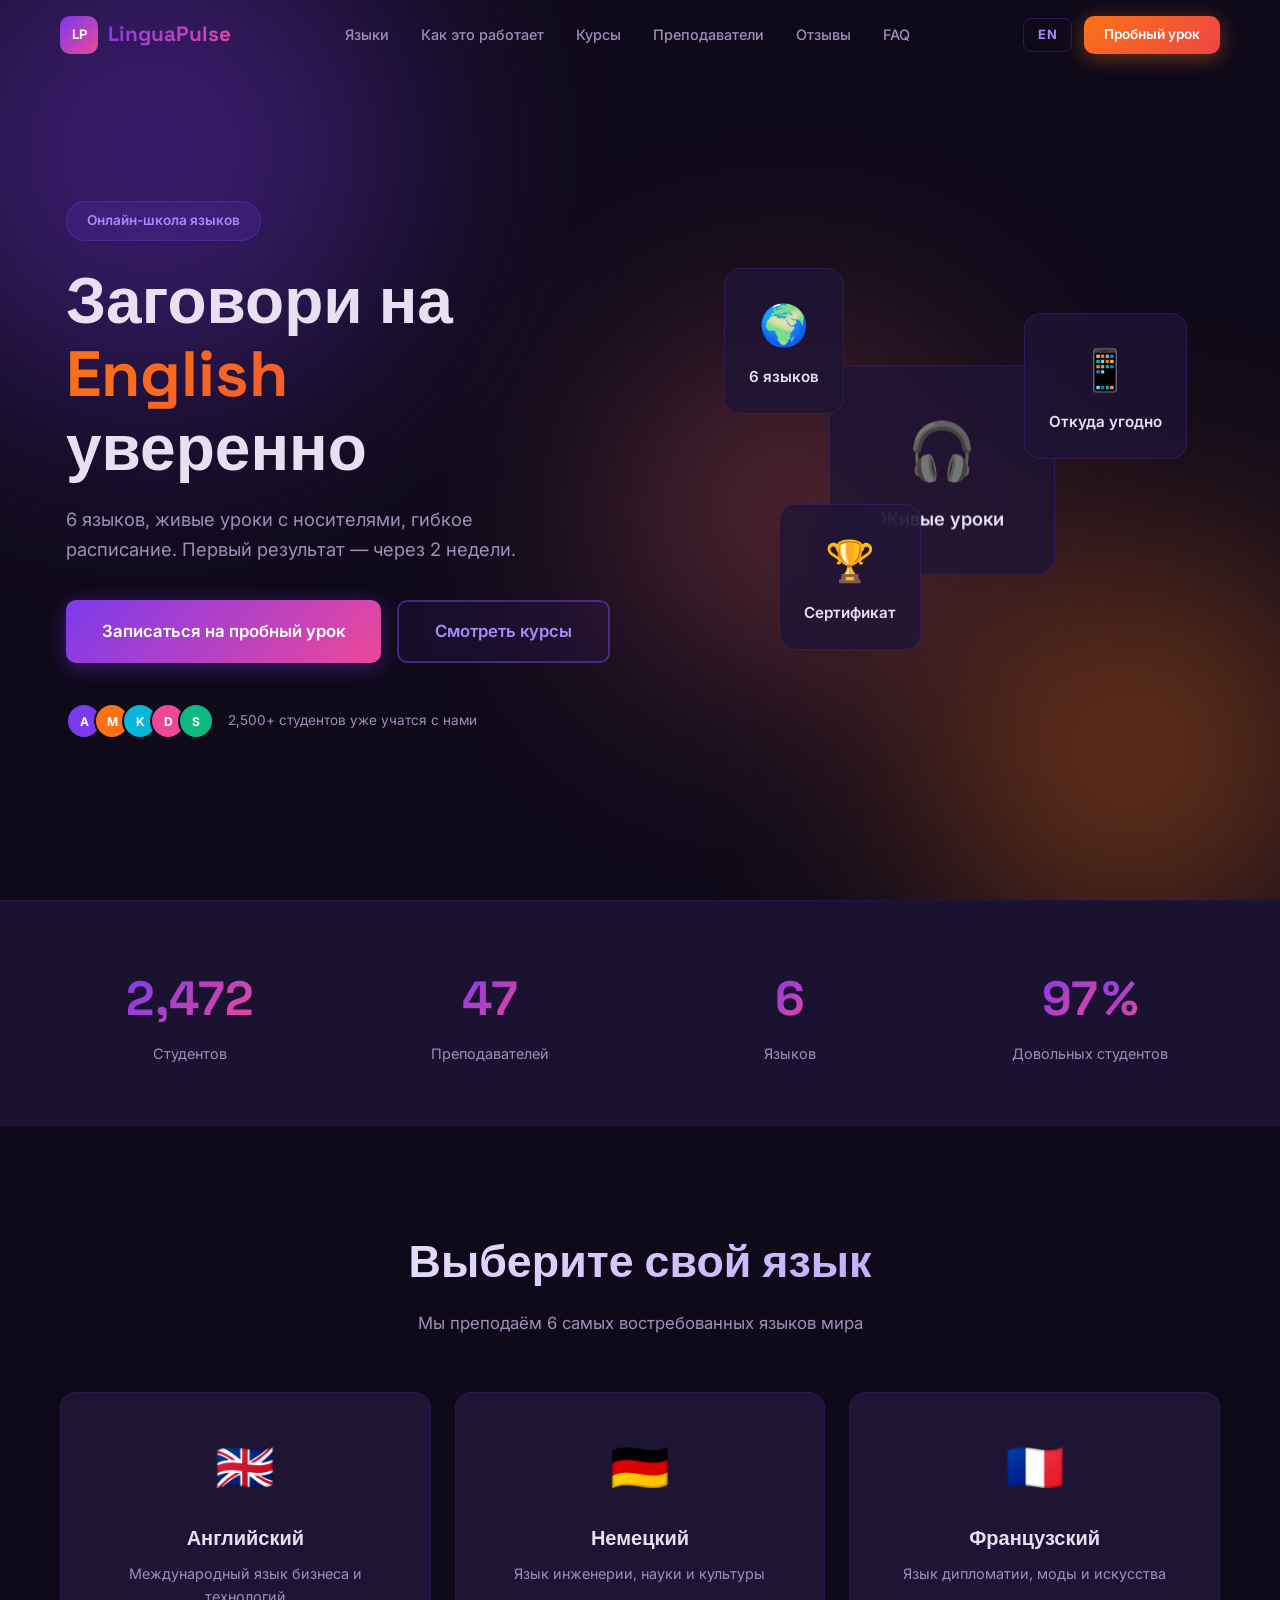
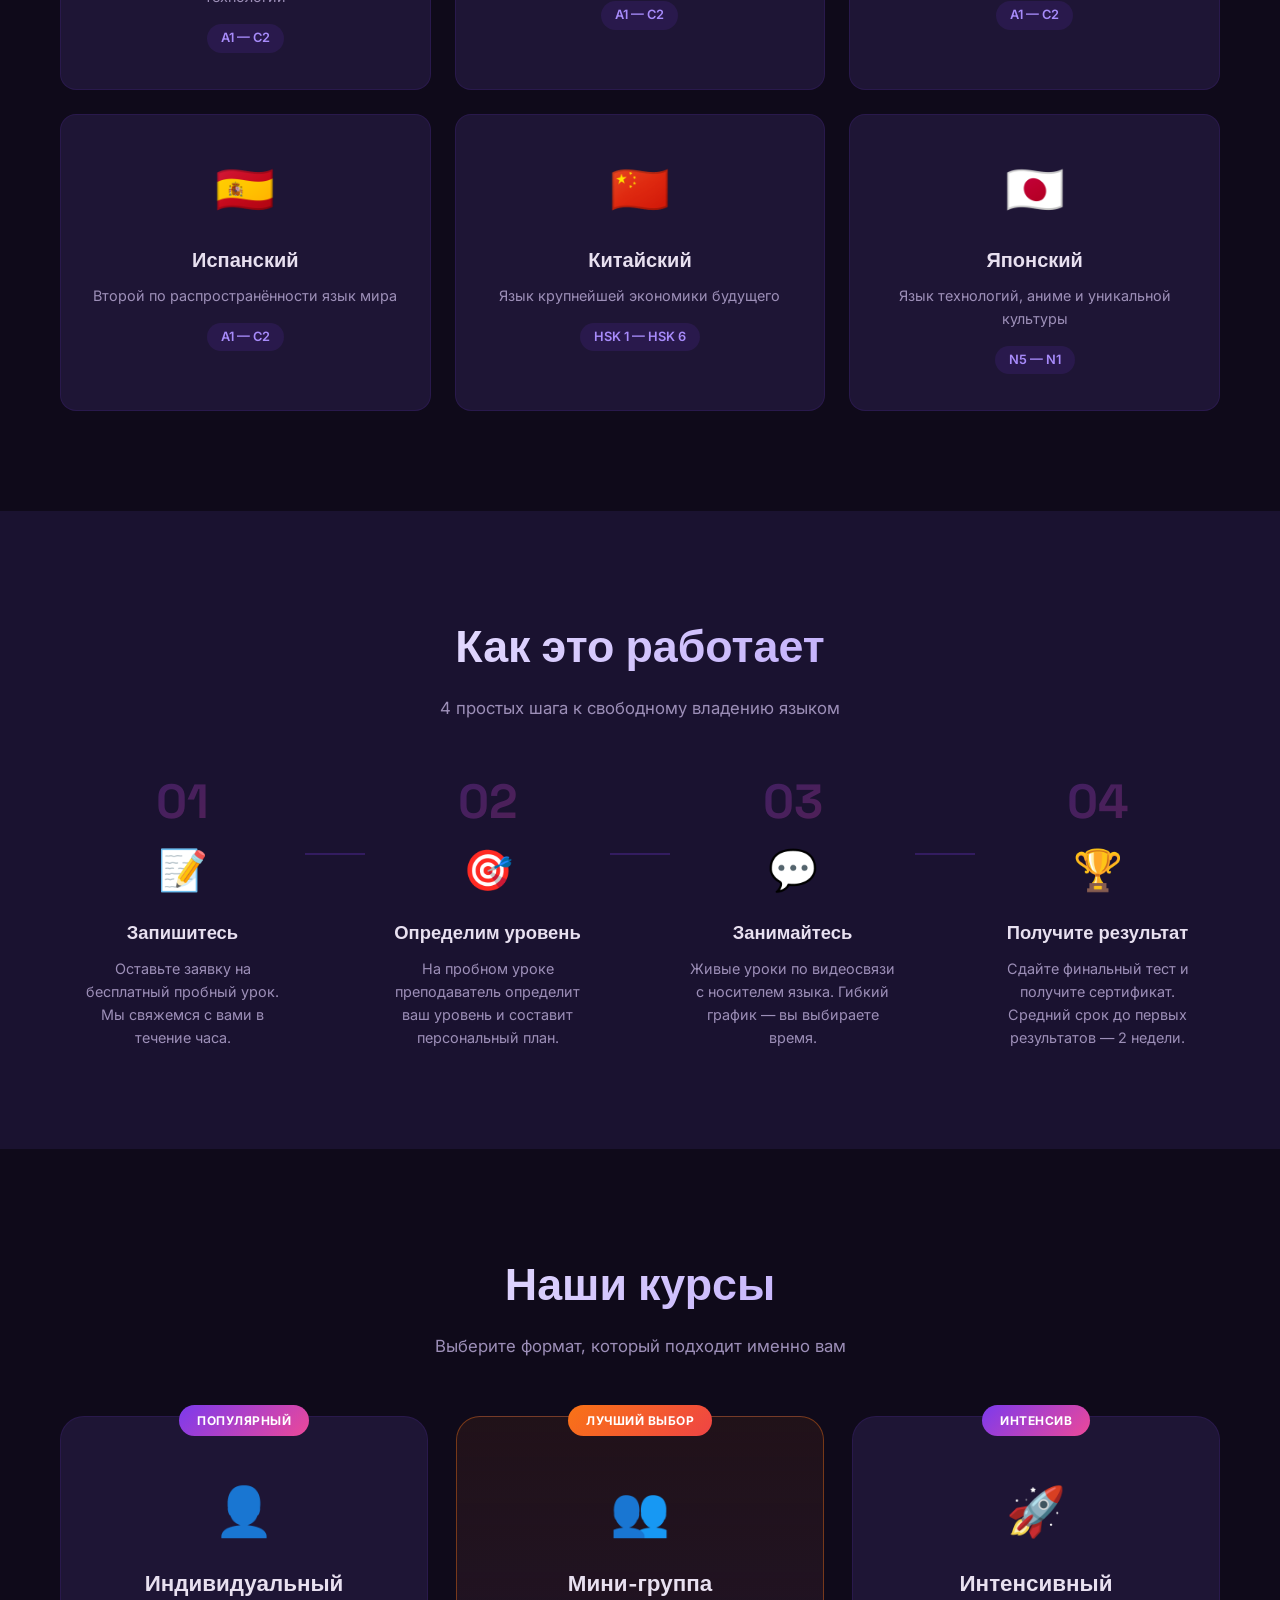
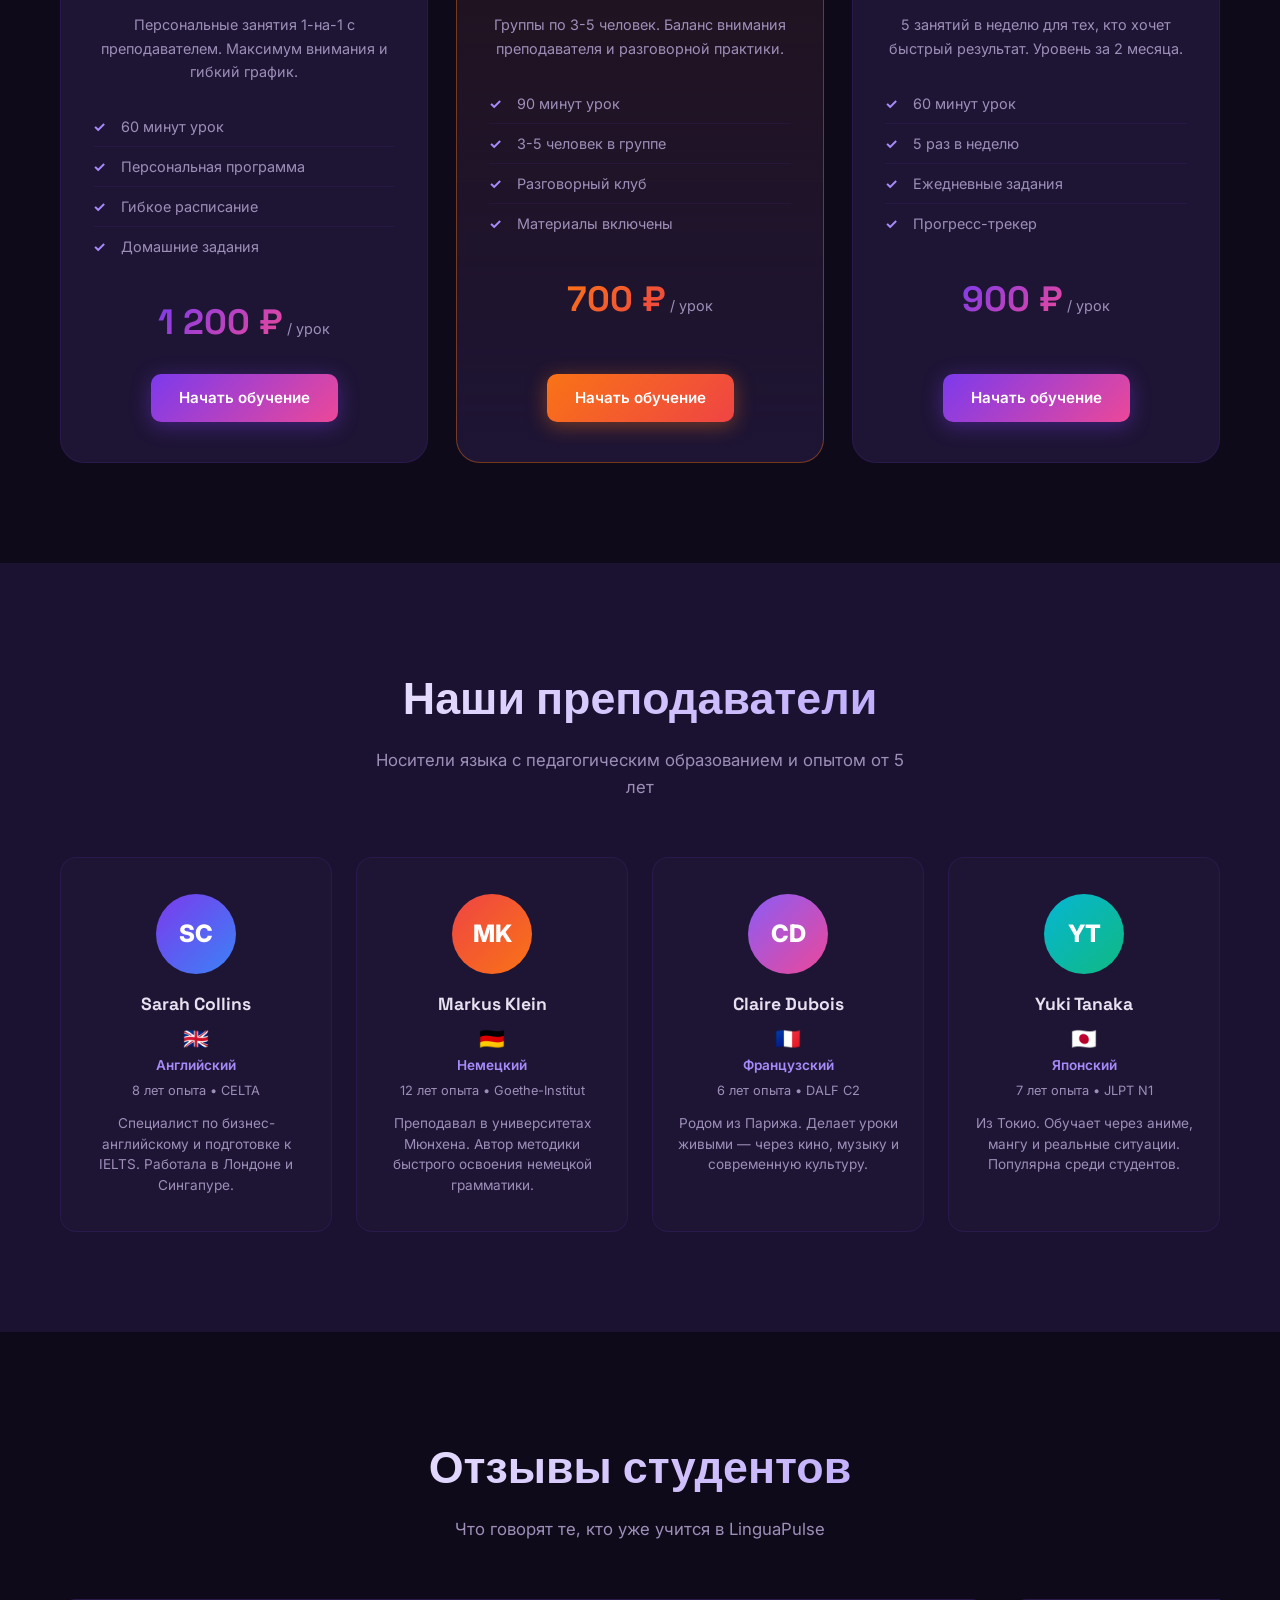
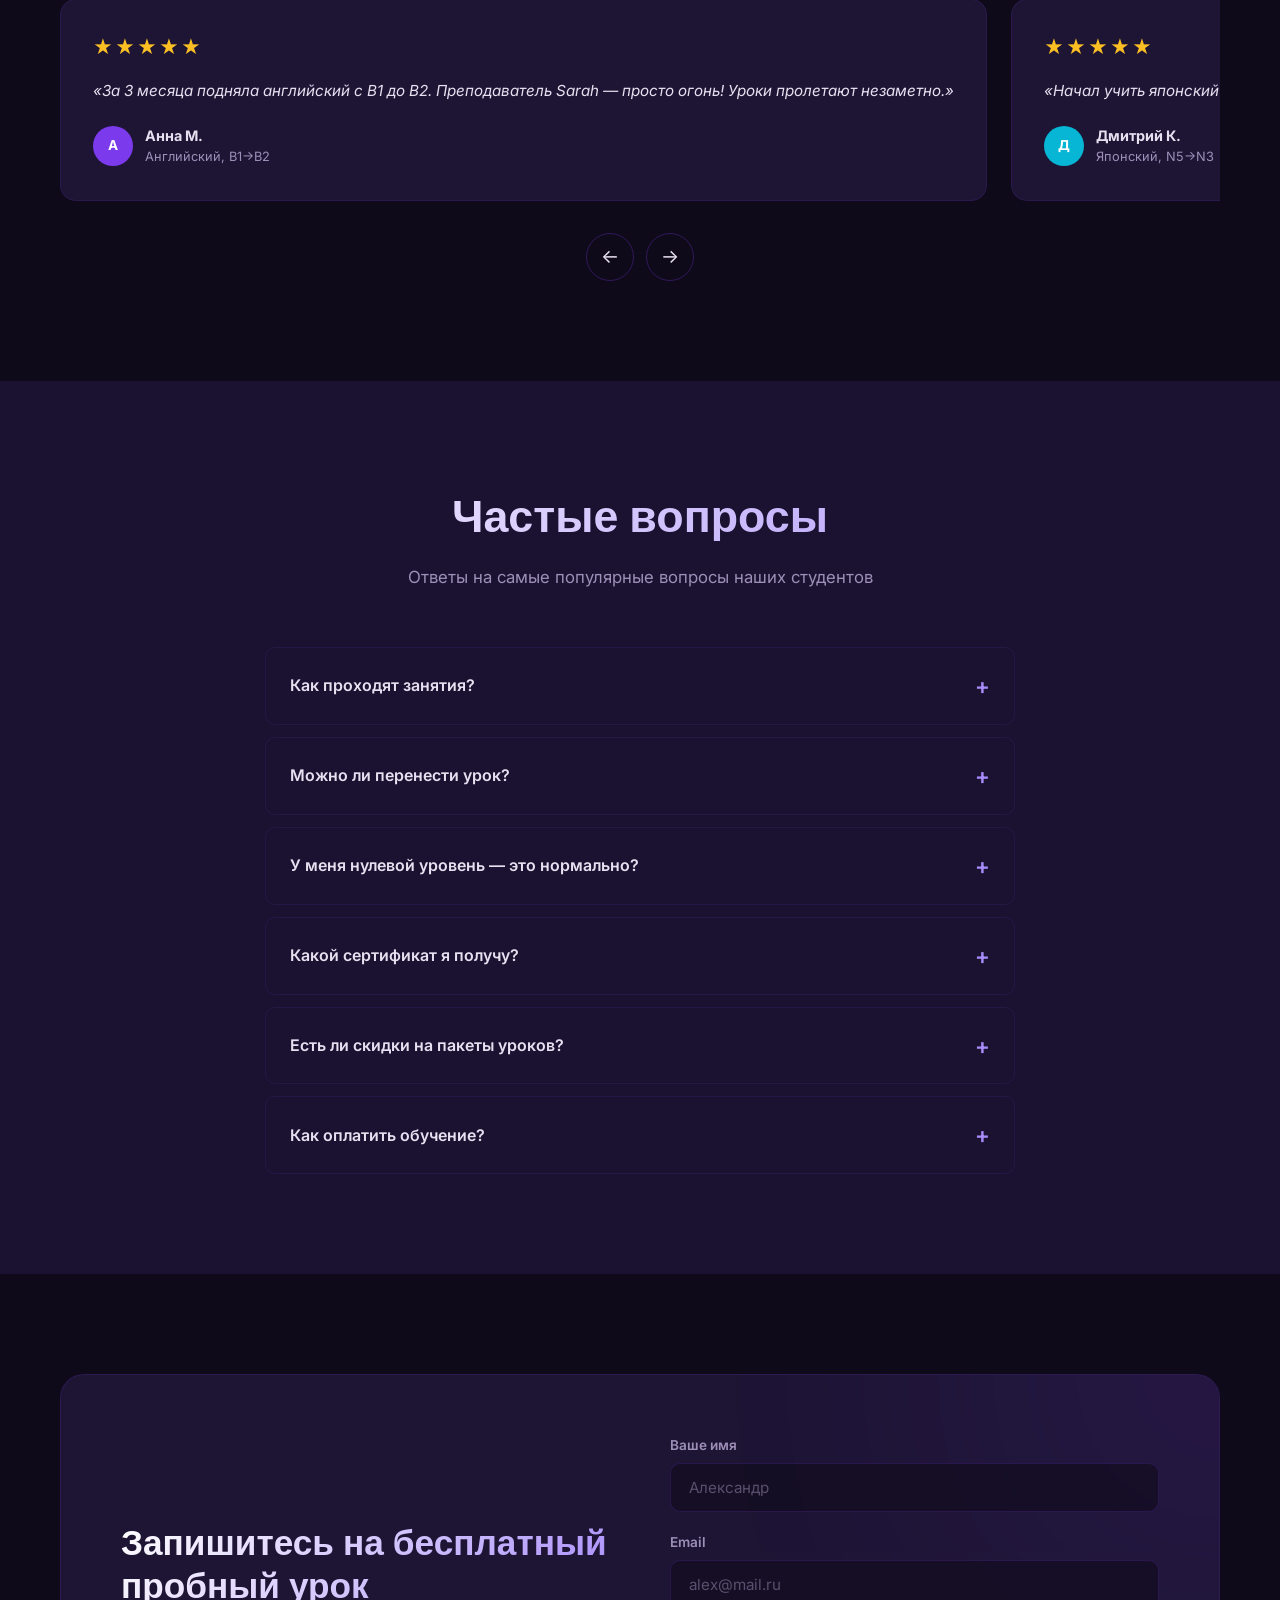
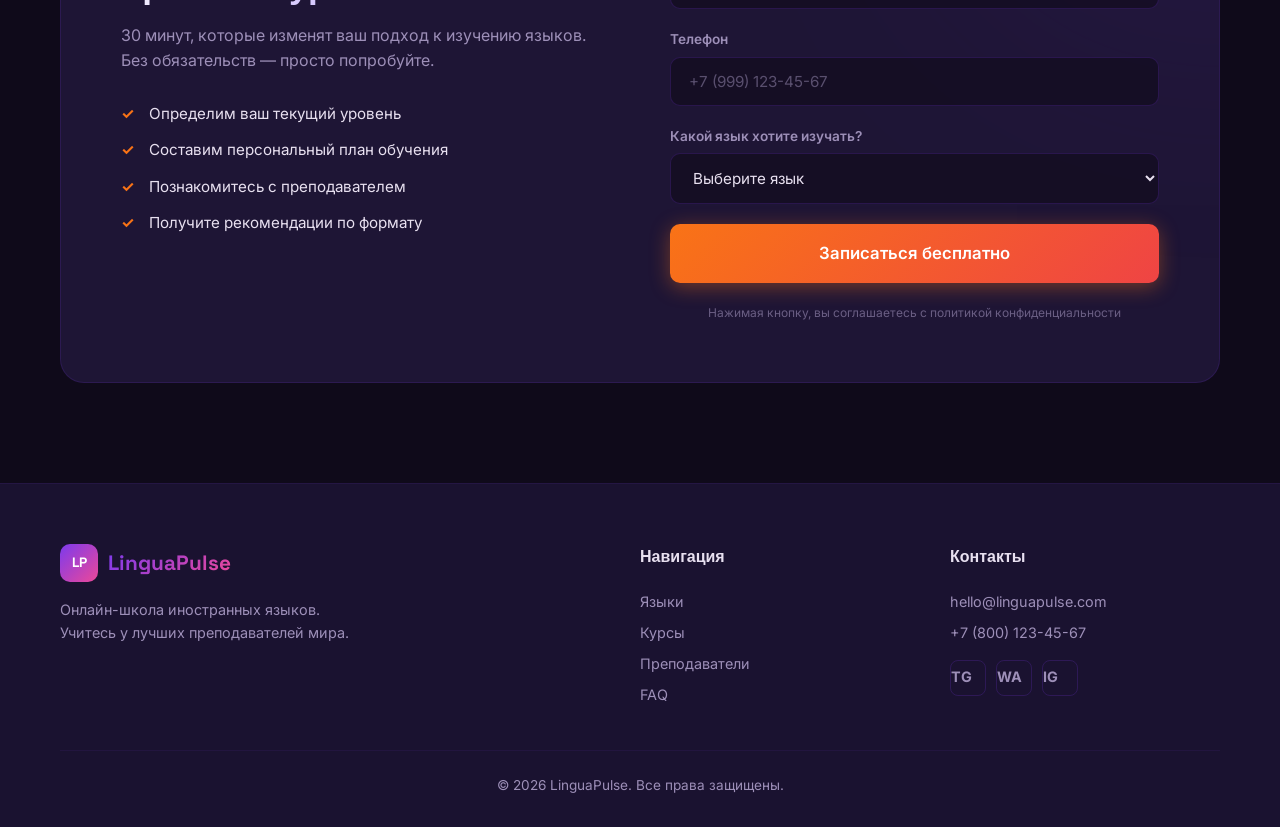
==== index.html @ bd9865c2 "Initial deploy" ====
<!DOCTYPE html>
<html lang="ru">
<head>
    <meta charset="UTF-8">
    <meta name="viewport" content="width=device-width, initial-scale=1.0">
    <meta name="description" content="LinguaPulse — онлайн-школа иностранных языков. Английский, немецкий, французский, испанский, китайский, японский. Занятия с носителями языка.">
    <meta name="keywords" content="онлайн школа, иностранные языки, английский онлайн, немецкий онлайн, репетитор, языковые курсы">
    <meta property="og:title" content="LinguaPulse — Online Language School">
    <meta property="og:description" content="Learn languages with native speakers. 6 languages, flexible schedule, proven methodology.">
    <meta property="og:type" content="website">
    <title>LinguaPulse — Online Language School</title>
    <link rel="preconnect" href="https://fonts.googleapis.com">
    <link rel="preconnect" href="https://fonts.gstatic.com" crossorigin>
    <link href="https://fonts.googleapis.com/css2?family=Inter:wght@400;500;600;700;800;900&family=Space+Grotesk:wght@500;600;700&display=swap" rel="stylesheet">
    <link rel="stylesheet" href="style.css">
    <color-scheme content="only light">
</head>
<body>
    <!-- HEADER -->
    <header class="header" id="header">
        <div class="container header__inner">
            <a href="#" class="logo">
                <span class="logo__icon">LP</span>
                <span class="logo__text">LinguaPulse</span>
            </a>
            <nav class="nav" id="nav">
                <a href="#languages" class="nav__link" data-i18n="nav_languages">Языки</a>
                <a href="#how" class="nav__link" data-i18n="nav_how">Как это работает</a>
                <a href="#courses" class="nav__link" data-i18n="nav_courses">Курсы</a>
                <a href="#teachers" class="nav__link" data-i18n="nav_teachers">Преподаватели</a>
                <a href="#reviews" class="nav__link" data-i18n="nav_reviews">Отзывы</a>
                <a href="#faq" class="nav__link" data-i18n="nav_faq">FAQ</a>
            </nav>
            <div class="header__right">
                <button class="lang-toggle" id="langToggle" aria-label="Switch language">EN</button>
                <a href="#trial" class="btn btn--small btn--accent" data-i18n="nav_trial">Пробный урок</a>
                <button class="burger" id="burger" aria-label="Menu">
                    <span></span><span></span><span></span>
                </button>
            </div>
        </div>
    </header>

    <!-- HERO -->
    <section class="hero" id="hero">
        <div class="hero__bg">
            <div class="hero__orb hero__orb--1"></div>
            <div class="hero__orb hero__orb--2"></div>
            <div class="hero__orb hero__orb--3"></div>
        </div>
        <div class="container hero__inner">
            <div class="hero__content">
                <div class="hero__badge" data-i18n="hero_badge">Онлайн-школа языков</div>
                <h1 class="hero__title">
                    <span data-i18n="hero_title1">Заговори на</span>
                    <span class="hero__title-gradient" id="heroLang">English</span>
                    <span data-i18n="hero_title2">уверенно</span>
                </h1>
                <p class="hero__subtitle" data-i18n="hero_subtitle">6 языков, живые уроки с носителями, гибкое расписание. Первый результат — через 2 недели.</p>
                <div class="hero__actions">
                    <a href="#trial" class="btn btn--primary btn--large" data-i18n="hero_cta">Записаться на пробный урок</a>
                    <a href="#courses" class="btn btn--outline btn--large" data-i18n="hero_cta2">Смотреть курсы</a>
                </div>
                <div class="hero__trust">
                    <div class="hero__avatars">
                        <div class="hero__avatar" style="background: #7c3aed;">A</div>
                        <div class="hero__avatar" style="background: #f97316;">M</div>
                        <div class="hero__avatar" style="background: #06b6d4;">K</div>
                        <div class="hero__avatar" style="background: #ec4899;">D</div>
                        <div class="hero__avatar" style="background: #10b981;">S</div>
                    </div>
                    <span class="hero__trust-text" data-i18n="hero_trust">2,500+ студентов уже учатся с нами</span>
                </div>
            </div>
            <div class="hero__visual">
                <div class="hero__card hero__card--main">
                    <div class="hero__card-emoji">🎧</div>
                    <div class="hero__card-label" data-i18n="hero_card1">Живые уроки</div>
                </div>
                <div class="hero__card hero__card--float1">
                    <div class="hero__card-emoji">🌍</div>
                    <div class="hero__card-label" data-i18n="hero_card2">6 языков</div>
                </div>
                <div class="hero__card hero__card--float2">
                    <div class="hero__card-emoji">📱</div>
                    <div class="hero__card-label" data-i18n="hero_card3">Откуда угодно</div>
                </div>
                <div class="hero__card hero__card--float3">
                    <div class="hero__card-emoji">🏆</div>
                    <div class="hero__card-label" data-i18n="hero_card4">Сертификат</div>
                </div>
            </div>
        </div>
    </section>

    <!-- STATS -->
    <section class="stats">
        <div class="container stats__inner">
            <div class="stat" data-target="2500">
                <span class="stat__number">0</span>
                <span class="stat__label" data-i18n="stat1">Студентов</span>
            </div>
            <div class="stat" data-target="48">
                <span class="stat__number">0</span>
                <span class="stat__label" data-i18n="stat2">Преподавателей</span>
            </div>
            <div class="stat" data-target="6">
                <span class="stat__number">0</span>
                <span class="stat__label" data-i18n="stat3">Языков</span>
            </div>
            <div class="stat" data-target="98">
                <span class="stat__number">0</span>
                <span class="stat__suffix">%</span>
                <span class="stat__label" data-i18n="stat4">Довольных студентов</span>
            </div>
        </div>
    </section>

    <!-- LANGUAGES -->
    <section class="languages" id="languages">
        <div class="container">
            <h2 class="section-title" data-i18n="lang_title">Выберите свой язык</h2>
            <p class="section-subtitle" data-i18n="lang_subtitle">Мы преподаём 6 самых востребованных языков мира</p>
            <div class="languages__grid">
                <div class="lang-card" data-color="#3b82f6">
                    <div class="lang-card__flag">🇬🇧</div>
                    <h3 class="lang-card__name" data-i18n="lang_en">Английский</h3>
                    <p class="lang-card__desc" data-i18n="lang_en_desc">Международный язык бизнеса и технологий</p>
                    <span class="lang-card__levels" data-i18n="lang_levels">A1 — C2</span>
                </div>
                <div class="lang-card" data-color="#ef4444">
                    <div class="lang-card__flag">🇩🇪</div>
                    <h3 class="lang-card__name" data-i18n="lang_de">Немецкий</h3>
                    <p class="lang-card__desc" data-i18n="lang_de_desc">Язык инженерии, науки и культуры</p>
                    <span class="lang-card__levels" data-i18n="lang_levels">A1 — C2</span>
                </div>
                <div class="lang-card" data-color="#8b5cf6">
                    <div class="lang-card__flag">🇫🇷</div>
                    <h3 class="lang-card__name" data-i18n="lang_fr">Французский</h3>
                    <p class="lang-card__desc" data-i18n="lang_fr_desc">Язык дипломатии, моды и искусства</p>
                    <span class="lang-card__levels" data-i18n="lang_levels">A1 — C2</span>
                </div>
                <div class="lang-card" data-color="#f97316">
                    <div class="lang-card__flag">🇪🇸</div>
                    <h3 class="lang-card__name" data-i18n="lang_es">Испанский</h3>
                    <p class="lang-card__desc" data-i18n="lang_es_desc">Второй по распространённости язык мира</p>
                    <span class="lang-card__levels" data-i18n="lang_levels">A1 — C2</span>
                </div>
                <div class="lang-card" data-color="#ec4899">
                    <div class="lang-card__flag">🇨🇳</div>
                    <h3 class="lang-card__name" data-i18n="lang_zh">Китайский</h3>
                    <p class="lang-card__desc" data-i18n="lang_zh_desc">Язык крупнейшей экономики будущего</p>
                    <span class="lang-card__levels" data-i18n="lang_levels_zh">HSK 1 — HSK 6</span>
                </div>
                <div class="lang-card" data-color="#06b6d4">
                    <div class="lang-card__flag">🇯🇵</div>
                    <h3 class="lang-card__name" data-i18n="lang_ja">Японский</h3>
                    <p class="lang-card__desc" data-i18n="lang_ja_desc">Язык технологий, аниме и уникальной культуры</p>
                    <span class="lang-card__levels" data-i18n="lang_levels_ja">N5 — N1</span>
                </div>
            </div>
        </div>
    </section>

    <!-- HOW IT WORKS -->
    <section class="how" id="how">
        <div class="container">
            <h2 class="section-title" data-i18n="how_title">Как это работает</h2>
            <p class="section-subtitle" data-i18n="how_subtitle">4 простых шага к свободному владению языком</p>
            <div class="how__steps">
                <div class="how__step">
                    <div class="how__step-number">01</div>
                    <div class="how__step-icon">📝</div>
                    <h3 data-i18n="how_step1_title">Запишитесь</h3>
                    <p data-i18n="how_step1_desc">Оставьте заявку на бесплатный пробный урок. Мы свяжемся с вами в течение часа.</p>
                </div>
                <div class="how__connector"></div>
                <div class="how__step">
                    <div class="how__step-number">02</div>
                    <div class="how__step-icon">🎯</div>
                    <h3 data-i18n="how_step2_title">Определим уровень</h3>
                    <p data-i18n="how_step2_desc">На пробном уроке преподаватель определит ваш уровень и составит персональный план.</p>
                </div>
                <div class="how__connector"></div>
                <div class="how__step">
                    <div class="how__step-number">03</div>
                    <div class="how__step-icon">💬</div>
                    <h3 data-i18n="how_step3_title">Занимайтесь</h3>
                    <p data-i18n="how_step3_desc">Живые уроки по видеосвязи с носителем языка. Гибкий график — вы выбираете время.</p>
                </div>
                <div class="how__connector"></div>
                <div class="how__step">
                    <div class="how__step-number">04</div>
                    <div class="how__step-icon">🏆</div>
                    <h3 data-i18n="how_step4_title">Получите результат</h3>
                    <p data-i18n="how_step4_desc">Сдайте финальный тест и получите сертификат. Средний срок до первых результатов — 2 недели.</p>
                </div>
            </div>
        </div>
    </section>

    <!-- COURSES -->
    <section class="courses" id="courses">
        <div class="container">
            <h2 class="section-title" data-i18n="courses_title">Наши курсы</h2>
            <p class="section-subtitle" data-i18n="courses_subtitle">Выберите формат, который подходит именно вам</p>
            <div class="courses__grid">
                <div class="course-card">
                    <div class="course-card__badge" data-i18n="course_popular">Популярный</div>
                    <div class="course-card__icon">👤</div>
                    <h3 class="course-card__name" data-i18n="course1_name">Индивидуальный</h3>
                    <p class="course-card__desc" data-i18n="course1_desc">Персональные занятия 1-на-1 с преподавателем. Максимум внимания и гибкий график.</p>
                    <ul class="course-card__features">
                        <li data-i18n="course1_f1">60 минут урок</li>
                        <li data-i18n="course1_f2">Персональная программа</li>
                        <li data-i18n="course1_f3">Гибкое расписание</li>
                        <li data-i18n="course1_f4">Домашние задания</li>
                    </ul>
                    <div class="course-card__price">
                        <span class="course-card__amount">1 200 ₽</span>
                        <span class="course-card__per" data-i18n="course_per">/ урок</span>
                    </div>
                    <a href="#trial" class="btn btn--primary" data-i18n="course_cta">Начать обучение</a>
                </div>
                <div class="course-card course-card--featured">
                    <div class="course-card__badge" data-i18n="course_best">Лучший выбор</div>
                    <div class="course-card__icon">👥</div>
                    <h3 class="course-card__name" data-i18n="course2_name">Мини-группа</h3>
                    <p class="course-card__desc" data-i18n="course2_desc">Группы по 3-5 человек. Баланс внимания преподавателя и разговорной практики.</p>
                    <ul class="course-card__features">
                        <li data-i18n="course2_f1">90 минут урок</li>
                        <li data-i18n="course2_f2">3-5 человек в группе</li>
                        <li data-i18n="course2_f3">Разговорный клуб</li>
                        <li data-i18n="course2_f4">Материалы включены</li>
                    </ul>
                    <div class="course-card__price">
                        <span class="course-card__amount">700 ₽</span>
                        <span class="course-card__per" data-i18n="course_per">/ урок</span>
                    </div>
                    <a href="#trial" class="btn btn--accent" data-i18n="course_cta">Начать обучение</a>
                </div>
                <div class="course-card">
                    <div class="course-card__badge" data-i18n="course_intensive">Интенсив</div>
                    <div class="course-card__icon">🚀</div>
                    <h3 class="course-card__name" data-i18n="course3_name">Интенсивный</h3>
                    <p class="course-card__desc" data-i18n="course3_desc">5 занятий в неделю для тех, кто хочет быстрый результат. Уровень за 2 месяца.</p>
                    <ul class="course-card__features">
                        <li data-i18n="course3_f1">60 минут урок</li>
                        <li data-i18n="course3_f2">5 раз в неделю</li>
                        <li data-i18n="course3_f3">Ежедневные задания</li>
                        <li data-i18n="course3_f4">Прогресс-трекер</li>
                    </ul>
                    <div class="course-card__price">
                        <span class="course-card__amount">900 ₽</span>
                        <span class="course-card__per" data-i18n="course_per">/ урок</span>
                    </div>
                    <a href="#trial" class="btn btn--primary" data-i18n="course_cta">Начать обучение</a>
                </div>
            </div>
        </div>
    </section>

    <!-- TEACHERS -->
    <section class="teachers" id="teachers">
        <div class="container">
            <h2 class="section-title" data-i18n="teachers_title">Наши преподаватели</h2>
            <p class="section-subtitle" data-i18n="teachers_subtitle">Носители языка с педагогическим образованием и опытом от 5 лет</p>
            <div class="teachers__grid">
                <div class="teacher-card">
                    <div class="teacher-card__avatar" style="background: linear-gradient(135deg, #7c3aed, #3b82f6);">
                        <span>SC</span>
                    </div>
                    <h3 class="teacher-card__name">Sarah Collins</h3>
                    <span class="teacher-card__flag">🇬🇧</span>
                    <p class="teacher-card__lang" data-i18n="teacher1_lang">Английский</p>
                    <p class="teacher-card__exp" data-i18n="teacher1_exp">8 лет опыта • CELTA</p>
                    <p class="teacher-card__desc" data-i18n="teacher1_desc">Специалист по бизнес-английскому и подготовке к IELTS. Работала в Лондоне и Сингапуре.</p>
                </div>
                <div class="teacher-card">
                    <div class="teacher-card__avatar" style="background: linear-gradient(135deg, #ef4444, #f97316);">
                        <span>MK</span>
                    </div>
                    <h3 class="teacher-card__name">Markus Klein</h3>
                    <span class="teacher-card__flag">🇩🇪</span>
                    <p class="teacher-card__lang" data-i18n="teacher2_lang">Немецкий</p>
                    <p class="teacher-card__exp" data-i18n="teacher2_exp">12 лет опыта • Goethe-Institut</p>
                    <p class="teacher-card__desc" data-i18n="teacher2_desc">Преподавал в университетах Мюнхена. Автор методики быстрого освоения немецкой грамматики.</p>
                </div>
                <div class="teacher-card">
                    <div class="teacher-card__avatar" style="background: linear-gradient(135deg, #8b5cf6, #ec4899);">
                        <span>CD</span>
                    </div>
                    <h3 class="teacher-card__name">Claire Dubois</h3>
                    <span class="teacher-card__flag">🇫🇷</span>
                    <p class="teacher-card__lang" data-i18n="teacher3_lang">Французский</p>
                    <p class="teacher-card__exp" data-i18n="teacher3_exp">6 лет опыта • DALF C2</p>
                    <p class="teacher-card__desc" data-i18n="teacher3_desc">Родом из Парижа. Делает уроки живыми — через кино, музыку и современную культуру.</p>
                </div>
                <div class="teacher-card">
                    <div class="teacher-card__avatar" style="background: linear-gradient(135deg, #06b6d4, #10b981);">
                        <span>YT</span>
                    </div>
                    <h3 class="teacher-card__name">Yuki Tanaka</h3>
                    <span class="teacher-card__flag">🇯🇵</span>
                    <p class="teacher-card__lang" data-i18n="teacher4_lang">Японский</p>
                    <p class="teacher-card__exp" data-i18n="teacher4_exp">7 лет опыта • JLPT N1</p>
                    <p class="teacher-card__desc" data-i18n="teacher4_desc">Из Токио. Обучает через аниме, мангу и реальные ситуации. Популярна среди студентов.</p>
                </div>
            </div>
        </div>
    </section>

    <!-- REVIEWS -->
    <section class="reviews" id="reviews">
        <div class="container">
            <h2 class="section-title" data-i18n="reviews_title">Отзывы студентов</h2>
            <p class="section-subtitle" data-i18n="reviews_subtitle">Что говорят те, кто уже учится в LinguaPulse</p>
            <div class="reviews__slider">
                <div class="reviews__track" id="reviewsTrack">
                    <div class="review-card">
                        <div class="review-card__stars">★★★★★</div>
                        <p class="review-card__text" data-i18n="review1_text">«За 3 месяца подняла английский с B1 до B2. Преподаватель Sarah — просто огонь! Уроки пролетают незаметно.»</p>
                        <div class="review-card__author">
                            <div class="review-card__avatar" style="background: #7c3aed;">А</div>
                            <div>
                                <strong data-i18n="review1_name">Анна М.</strong>
                                <span data-i18n="review1_course">Английский, B1→B2</span>
                            </div>
                        </div>
                    </div>
                    <div class="review-card">
                        <div class="review-card__stars">★★★★★</div>
                        <p class="review-card__text" data-i18n="review2_text">«Начал учить японский с нуля, думал будет невозможно. Через полгода уже смотрю аниме без субтитров. Юки-сенсей — лучшая!»</p>
                        <div class="review-card__author">
                            <div class="review-card__avatar" style="background: #06b6d4;">Д</div>
                            <div>
                                <strong data-i18n="review2_name">Дмитрий К.</strong>
                                <span data-i18n="review2_course">Японский, N5→N3</span>
                            </div>
                        </div>
                    </div>
                    <div class="review-card">
                        <div class="review-card__stars">★★★★★</div>
                        <p class="review-card__text" data-i18n="review3_text">«Мини-группа — идеальный формат. И дешевле, и разговорной практики больше. Немецкий перестал казаться сложным!»</p>
                        <div class="review-card__author">
                            <div class="review-card__avatar" style="background: #ef4444;">М</div>
                            <div>
                                <strong data-i18n="review3_name">Мария С.</strong>
                                <span data-i18n="review3_course">Немецкий, A2→B1</span>
                            </div>
                        </div>
                    </div>
                    <div class="review-card">
                        <div class="review-card__stars">★★★★★</div>
                        <p class="review-card__text" data-i18n="review4_text">«Интенсивный курс — то, что нужно перед переездом. За 2 месяца выучил испанский до уровня уверенного общения.»</p>
                        <div class="review-card__author">
                            <div class="review-card__avatar" style="background: #f97316;">И</div>
                            <div>
                                <strong data-i18n="review4_name">Игорь Л.</strong>
                                <span data-i18n="review4_course">Испанский, A1→B1</span>
                            </div>
                        </div>
                    </div>
                </div>
                <div class="reviews__controls">
                    <button class="reviews__btn reviews__btn--prev" id="reviewPrev" aria-label="Previous">&#8592;</button>
                    <button class="reviews__btn reviews__btn--next" id="reviewNext" aria-label="Next">&#8594;</button>
                </div>
            </div>
        </div>
    </section>

    <!-- FAQ -->
    <section class="faq" id="faq">
        <div class="container">
            <h2 class="section-title" data-i18n="faq_title">Частые вопросы</h2>
            <p class="section-subtitle" data-i18n="faq_subtitle">Ответы на самые популярные вопросы наших студентов</p>
            <div class="faq__list">
                <div class="faq__item">
                    <button class="faq__question" data-i18n="faq1_q">Как проходят занятия?</button>
                    <div class="faq__answer">
                        <p data-i18n="faq1_a">Занятия проходят онлайн по видеосвязи (Zoom или Google Meet). Вам нужен только компьютер или планшет с камерой и микрофоном. Все материалы предоставляются в электронном виде.</p>
                    </div>
                </div>
                <div class="faq__item">
                    <button class="faq__question" data-i18n="faq2_q">Можно ли перенести урок?</button>
                    <div class="faq__answer">
                        <p data-i18n="faq2_a">Да, урок можно перенести бесплатно, если предупредить за 4 часа до начала. Мы понимаем, что планы меняются, и стараемся быть гибкими.</p>
                    </div>
                </div>
                <div class="faq__item">
                    <button class="faq__question" data-i18n="faq3_q">У меня нулевой уровень — это нормально?</button>
                    <div class="faq__answer">
                        <p data-i18n="faq3_a">Абсолютно! Большинство наших студентов начинают с нуля. Наши преподаватели владеют русским языком и помогут вам комфортно начать обучение.</p>
                    </div>
                </div>
                <div class="faq__item">
                    <button class="faq__question" data-i18n="faq4_q">Какой сертификат я получу?</button>
                    <div class="faq__answer">
                        <p data-i18n="faq4_a">По окончании курса вы получите сертификат LinguaPulse с указанием достигнутого уровня. Также мы помогаем подготовиться к международным экзаменам (IELTS, DELF, Goethe-Zertifikat и др.).</p>
                    </div>
                </div>
                <div class="faq__item">
                    <button class="faq__question" data-i18n="faq5_q">Есть ли скидки на пакеты уроков?</button>
                    <div class="faq__answer">
                        <p data-i18n="faq5_a">Да! При покупке пакета от 10 уроков — скидка 10%, от 20 уроков — 15%, от 40 уроков — 20%. Также действуют семейные скидки и скидки для студентов.</p>
                    </div>
                </div>
                <div class="faq__item">
                    <button class="faq__question" data-i18n="faq6_q">Как оплатить обучение?</button>
                    <div class="faq__answer">
                        <p data-i18n="faq6_a">Принимаем банковские карты, электронные кошельки и банковские переводы. Оплата помесячная или за пакет уроков — как вам удобнее.</p>
                    </div>
                </div>
            </div>
        </div>
    </section>

    <!-- TRIAL FORM -->
    <section class="trial" id="trial">
        <div class="container">
            <div class="trial__inner">
                <div class="trial__content">
                    <h2 class="trial__title" data-i18n="trial_title">Запишитесь на бесплатный пробный урок</h2>
                    <p class="trial__desc" data-i18n="trial_desc">30 минут, которые изменят ваш подход к изучению языков. Без обязательств — просто попробуйте.</p>
                    <ul class="trial__benefits">
                        <li data-i18n="trial_b1">Определим ваш текущий уровень</li>
                        <li data-i18n="trial_b2">Составим персональный план обучения</li>
                        <li data-i18n="trial_b3">Познакомитесь с преподавателем</li>
                        <li data-i18n="trial_b4">Получите рекомендации по формату</li>
                    </ul>
                </div>
                <form class="trial__form" id="trialForm">
                    <div class="form-group">
                        <label data-i18n="form_name">Ваше имя</label>
                        <input type="text" name="name" required placeholder="Александр">
                    </div>
                    <div class="form-group">
                        <label data-i18n="form_email">Email</label>
                        <input type="email" name="email" required placeholder="alex@mail.ru">
                    </div>
                    <div class="form-group">
                        <label data-i18n="form_phone">Телефон</label>
                        <input type="tel" name="phone" required placeholder="+7 (999) 123-45-67">
                    </div>
                    <div class="form-group">
                        <label data-i18n="form_language">Какой язык хотите изучать?</label>
                        <select name="language" required>
                            <option value="" data-i18n="form_select">Выберите язык</option>
                            <option value="english" data-i18n="lang_en">Английский</option>
                            <option value="german" data-i18n="lang_de">Немецкий</option>
                            <option value="french" data-i18n="lang_fr">Французский</option>
                            <option value="spanish" data-i18n="lang_es">Испанский</option>
                            <option value="chinese" data-i18n="lang_zh">Китайский</option>
                            <option value="japanese" data-i18n="lang_ja">Японский</option>
                        </select>
                    </div>
                    <button type="submit" class="btn btn--accent btn--large btn--full" data-i18n="form_submit">Записаться бесплатно</button>
                    <p class="trial__note" data-i18n="form_note">Нажимая кнопку, вы соглашаетесь с политикой конфиденциальности</p>
                </form>
            </div>
        </div>
    </section>

    <!-- FOOTER -->
    <footer class="footer">
        <div class="container footer__inner">
            <div class="footer__top">
                <div class="footer__brand">
                    <a href="#" class="logo">
                        <span class="logo__icon">LP</span>
                        <span class="logo__text">LinguaPulse</span>
                    </a>
                    <p class="footer__tagline" data-i18n="footer_tagline">Онлайн-школа иностранных языков. Учитесь у лучших преподавателей мира.</p>
                </div>
                <div class="footer__links">
                    <h4 data-i18n="footer_nav">Навигация</h4>
                    <a href="#languages" data-i18n="nav_languages">Языки</a>
                    <a href="#courses" data-i18n="nav_courses">Курсы</a>
                    <a href="#teachers" data-i18n="nav_teachers">Преподаватели</a>
                    <a href="#faq" data-i18n="nav_faq">FAQ</a>
                </div>
                <div class="footer__links">
                    <h4 data-i18n="footer_contacts">Контакты</h4>
                    <a href="mailto:hello@linguapulse.com">hello@linguapulse.com</a>
                    <a href="tel:+78001234567">+7 (800) 123-45-67</a>
                    <div class="footer__socials">
                        <a href="#" aria-label="Telegram" class="footer__social">TG</a>
                        <a href="#" aria-label="WhatsApp" class="footer__social">WA</a>
                        <a href="#" aria-label="Instagram" class="footer__social">IG</a>
                    </div>
                </div>
            </div>
            <div class="footer__bottom">
                <p>&copy; 2026 LinguaPulse. <span data-i18n="footer_rights">Все права защищены.</span></p>
            </div>
        </div>
    </footer>

    <script src="script.js"></script>
</body>
</html>
---- style.css ----
/* ===== RESET & BASE ===== */
*, *::before, *::after {
    margin: 0;
    padding: 0;
    box-sizing: border-box;
}

:root {
    --primary: #7c3aed;
    --primary-light: #a78bfa;
    --accent: #f97316;
    --accent-light: #fdba74;
    --coral: #ff6b6b;
    --cyan: #06b6d4;
    --dark: #0f0a1a;
    --dark-2: #1a1230;
    --dark-3: #251d3a;
    --dark-card: #1e1535;
    --text: #e8e0f0;
    --text-muted: #9d8fb8;
    --white: #ffffff;
    --gradient-1: linear-gradient(135deg, #7c3aed, #ec4899);
    --gradient-2: linear-gradient(135deg, #f97316, #ef4444);
    --gradient-3: linear-gradient(135deg, #06b6d4, #7c3aed);
    --radius: 16px;
    --radius-sm: 10px;
    --radius-lg: 24px;
    --transition: 0.3s cubic-bezier(0.4, 0, 0.2, 1);
    color-scheme: only light;
}

html {
    scroll-behavior: smooth;
    scroll-padding-top: 80px;
}

body {
    font-family: 'Inter', -apple-system, BlinkMacSystemFont, sans-serif;
    background: var(--dark);
    color: var(--text);
    line-height: 1.6;
    overflow-x: hidden;
    -webkit-font-smoothing: antialiased;
}

.container {
    max-width: 1200px;
    margin: 0 auto;
    padding: 0 20px;
}

img { max-width: 100%; display: block; }
a { text-decoration: none; color: inherit; }
button { cursor: pointer; border: none; background: none; font: inherit; color: inherit; }
ul { list-style: none; }

/* ===== BUTTONS ===== */
.btn {
    display: inline-flex;
    align-items: center;
    justify-content: center;
    gap: 8px;
    padding: 12px 28px;
    border-radius: var(--radius-sm);
    font-weight: 600;
    font-size: 0.95rem;
    transition: var(--transition);
    white-space: nowrap;
}

.btn--primary {
    background: var(--gradient-1);
    color: var(--white);
    box-shadow: 0 4px 20px rgba(124, 58, 237, 0.4);
}
.btn--primary:hover {
    transform: translateY(-2px);
    box-shadow: 0 8px 30px rgba(124, 58, 237, 0.5);
}

.btn--accent {
    background: var(--gradient-2);
    color: var(--white);
    box-shadow: 0 4px 20px rgba(249, 115, 22, 0.4);
}
.btn--accent:hover {
    transform: translateY(-2px);
    box-shadow: 0 8px 30px rgba(249, 115, 22, 0.5);
}

.btn--outline {
    border: 2px solid rgba(124, 58, 237, 0.5);
    color: var(--primary-light);
    background: rgba(124, 58, 237, 0.08);
}
.btn--outline:hover {
    border-color: var(--primary);
    background: rgba(124, 58, 237, 0.15);
}

.btn--small { padding: 8px 20px; font-size: 0.85rem; }
.btn--large { padding: 16px 36px; font-size: 1.05rem; }
.btn--full { width: 100%; }

/* ===== HEADER ===== */
.header {
    position: fixed;
    top: 0;
    left: 0;
    right: 0;
    z-index: 1000;
    padding: 16px 0;
    transition: var(--transition);
    background: transparent;
}

.header.scrolled {
    background: rgba(15, 10, 26, 0.9);
    backdrop-filter: blur(20px);
    -webkit-backdrop-filter: blur(20px);
    padding: 10px 0;
    box-shadow: 0 4px 30px rgba(0, 0, 0, 0.3);
}

.header__inner {
    display: flex;
    align-items: center;
    justify-content: space-between;
    gap: 20px;
}

.logo {
    display: flex;
    align-items: center;
    gap: 10px;
    font-family: 'Space Grotesk', sans-serif;
    font-weight: 700;
    font-size: 1.3rem;
    z-index: 1001;
}

.logo__icon {
    display: flex;
    align-items: center;
    justify-content: center;
    width: 38px;
    height: 38px;
    border-radius: 10px;
    background: var(--gradient-1);
    color: var(--white);
    font-size: 0.85rem;
    font-weight: 800;
}

.logo__text {
    background: var(--gradient-1);
    -webkit-background-clip: text;
    -webkit-text-fill-color: transparent;
    background-clip: text;
}

.nav {
    display: flex;
    gap: 32px;
}

.nav__link {
    font-size: 0.9rem;
    font-weight: 500;
    color: var(--text-muted);
    transition: var(--transition);
    position: relative;
}
.nav__link::after {
    content: '';
    position: absolute;
    bottom: -4px;
    left: 0;
    width: 0;
    height: 2px;
    background: var(--gradient-1);
    transition: var(--transition);
}
.nav__link:hover { color: var(--white); }
.nav__link:hover::after { width: 100%; }

.header__right {
    display: flex;
    align-items: center;
    gap: 12px;
}

.lang-toggle {
    padding: 6px 14px;
    border-radius: 8px;
    border: 1px solid rgba(124, 58, 237, 0.3);
    font-size: 0.8rem;
    font-weight: 700;
    color: var(--primary-light);
    transition: var(--transition);
    letter-spacing: 0.5px;
}
.lang-toggle:hover {
    background: rgba(124, 58, 237, 0.15);
    border-color: var(--primary);
}

.burger {
    display: none;
    flex-direction: column;
    gap: 5px;
    width: 28px;
    z-index: 1001;
}
.burger span {
    display: block;
    width: 100%;
    height: 2px;
    background: var(--text);
    border-radius: 2px;
    transition: var(--transition);
}
.burger.active span:nth-child(1) { transform: rotate(45deg) translate(5px, 5px); }
.burger.active span:nth-child(2) { opacity: 0; }
.burger.active span:nth-child(3) { transform: rotate(-45deg) translate(5px, -5px); }

/* ===== HERO ===== */
.hero {
    position: relative;
    min-height: 100vh;
    display: flex;
    align-items: center;
    padding: 120px 0 80px;
    overflow: hidden;
}

.hero__bg {
    position: absolute;
    inset: 0;
    overflow: hidden;
}

.hero__orb {
    position: absolute;
    border-radius: 50%;
    filter: blur(120px);
    opacity: 0.4;
    animation: orbFloat 15s ease-in-out infinite;
}
.hero__orb--1 {
    width: 500px; height: 500px;
    background: var(--primary);
    top: -100px; left: -100px;
}
.hero__orb--2 {
    width: 400px; height: 400px;
    background: var(--accent);
    bottom: -50px; right: -50px;
    animation-delay: -5s;
}
.hero__orb--3 {
    width: 300px; height: 300px;
    background: var(--coral);
    top: 40%; left: 50%;
    animation-delay: -10s;
}

@keyframes orbFloat {
    0%, 100% { transform: translate(0, 0) scale(1); }
    33% { transform: translate(30px, -30px) scale(1.05); }
    66% { transform: translate(-20px, 20px) scale(0.95); }
}

.hero__inner {
    position: relative;
    z-index: 1;
    display: grid;
    grid-template-columns: 1fr 1fr;
    gap: 60px;
    align-items: center;
}

.hero__badge {
    display: inline-block;
    padding: 8px 20px;
    border-radius: 50px;
    background: rgba(124, 58, 237, 0.15);
    border: 1px solid rgba(124, 58, 237, 0.3);
    color: var(--primary-light);
    font-size: 0.85rem;
    font-weight: 600;
    margin-bottom: 24px;
}

.hero__title {
    font-family: 'Space Grotesk', sans-serif;
    font-size: clamp(2.5rem, 5vw, 4rem);
    font-weight: 800;
    line-height: 1.15;
    margin-bottom: 20px;
}
.hero__title span { display: block; }
.hero__title-gradient {
    background: var(--gradient-2);
    -webkit-background-clip: text;
    -webkit-text-fill-color: transparent;
    background-clip: text;
    transition: opacity 0.3s;
}

.hero__subtitle {
    font-size: 1.15rem;
    color: var(--text-muted);
    margin-bottom: 36px;
    max-width: 500px;
}

.hero__actions {
    display: flex;
    gap: 16px;
    flex-wrap: wrap;
    margin-bottom: 40px;
}

.hero__trust {
    display: flex;
    align-items: center;
    gap: 14px;
}

.hero__avatars {
    display: flex;
}

.hero__avatar {
    width: 36px;
    height: 36px;
    border-radius: 50%;
    display: flex;
    align-items: center;
    justify-content: center;
    font-size: 0.75rem;
    font-weight: 700;
    color: var(--white);
    border: 2px solid var(--dark);
    margin-left: -8px;
}
.hero__avatar:first-child { margin-left: 0; }

.hero__trust-text {
    font-size: 0.85rem;
    color: var(--text-muted);
}

/* Hero visual */
.hero__visual {
    position: relative;
    height: 450px;
}

.hero__card {
    position: absolute;
    background: rgba(30, 21, 53, 0.8);
    backdrop-filter: blur(20px);
    -webkit-backdrop-filter: blur(20px);
    border: 1px solid rgba(124, 58, 237, 0.2);
    border-radius: var(--radius);
    padding: 24px;
    text-align: center;
    transition: var(--transition);
}
.hero__card:hover { transform: translateY(-4px); }

.hero__card-emoji { font-size: 2.5rem; margin-bottom: 8px; }
.hero__card-label { font-weight: 600; font-size: 0.95rem; }

.hero__card--main {
    top: 50%; left: 50%;
    transform: translate(-50%, -50%);
    padding: 40px 50px;
}
.hero__card--main .hero__card-emoji { font-size: 3.5rem; }
.hero__card--main .hero__card-label { font-size: 1.15rem; }

.hero__card--float1 {
    top: 5%; left: 10%;
    animation: cardFloat 6s ease-in-out infinite;
}
.hero__card--float2 {
    top: 15%; right: 5%;
    animation: cardFloat 6s ease-in-out infinite 2s;
}
.hero__card--float3 {
    bottom: 10%; left: 20%;
    animation: cardFloat 6s ease-in-out infinite 4s;
}

@keyframes cardFloat {
    0%, 100% { transform: translateY(0); }
    50% { transform: translateY(-12px); }
}

/* ===== SECTION TITLES ===== */
.section-title {
    font-family: 'Space Grotesk', sans-serif;
    font-size: clamp(2rem, 4vw, 2.8rem);
    font-weight: 800;
    text-align: center;
    margin-bottom: 12px;
    background: linear-gradient(135deg, var(--white), var(--primary-light));
    -webkit-background-clip: text;
    -webkit-text-fill-color: transparent;
    background-clip: text;
}

.section-subtitle {
    text-align: center;
    color: var(--text-muted);
    font-size: 1.05rem;
    margin-bottom: 56px;
    max-width: 550px;
    margin-left: auto;
    margin-right: auto;
}

/* ===== STATS ===== */
.stats {
    padding: 60px 0;
    background: var(--dark-2);
    border-top: 1px solid rgba(124, 58, 237, 0.1);
    border-bottom: 1px solid rgba(124, 58, 237, 0.1);
}

.stats__inner {
    display: grid;
    grid-template-columns: repeat(4, 1fr);
    gap: 40px;
    text-align: center;
}

.stat__number {
    font-family: 'Space Grotesk', sans-serif;
    font-size: clamp(2rem, 4vw, 3rem);
    font-weight: 800;
    background: var(--gradient-1);
    -webkit-background-clip: text;
    -webkit-text-fill-color: transparent;
    background-clip: text;
}

.stat__suffix {
    font-family: 'Space Grotesk', sans-serif;
    font-size: clamp(2rem, 4vw, 3rem);
    font-weight: 800;
    background: var(--gradient-1);
    -webkit-background-clip: text;
    -webkit-text-fill-color: transparent;
    background-clip: text;
}

.stat__label {
    display: block;
    color: var(--text-muted);
    font-size: 0.9rem;
    margin-top: 4px;
}

/* ===== LANGUAGES ===== */
.languages {
    padding: 100px 0;
}

.languages__grid {
    display: grid;
    grid-template-columns: repeat(3, 1fr);
    gap: 24px;
}

.lang-card {
    background: var(--dark-card);
    border: 1px solid rgba(124, 58, 237, 0.12);
    border-radius: var(--radius);
    padding: 36px 28px;
    text-align: center;
    transition: var(--transition);
    position: relative;
    overflow: hidden;
}
.lang-card::before {
    content: '';
    position: absolute;
    top: 0;
    left: 0;
    right: 0;
    height: 3px;
    background: var(--gradient-1);
    opacity: 0;
    transition: var(--transition);
}
.lang-card:hover {
    transform: translateY(-6px);
    border-color: rgba(124, 58, 237, 0.3);
    box-shadow: 0 20px 60px rgba(124, 58, 237, 0.15);
}
.lang-card:hover::before { opacity: 1; }

.lang-card__flag {
    font-size: 3rem;
    margin-bottom: 16px;
}

.lang-card__name {
    font-family: 'Space Grotesk', sans-serif;
    font-size: 1.25rem;
    font-weight: 700;
    margin-bottom: 8px;
}

.lang-card__desc {
    color: var(--text-muted);
    font-size: 0.9rem;
    margin-bottom: 16px;
}

.lang-card__levels {
    display: inline-block;
    padding: 4px 14px;
    border-radius: 50px;
    background: rgba(124, 58, 237, 0.12);
    color: var(--primary-light);
    font-size: 0.8rem;
    font-weight: 600;
}

/* ===== HOW IT WORKS ===== */
.how {
    padding: 100px 0;
    background: var(--dark-2);
}

.how__steps {
    display: flex;
    align-items: flex-start;
    gap: 0;
    justify-content: center;
}

.how__step {
    flex: 1;
    max-width: 260px;
    text-align: center;
    padding: 0 16px;
    position: relative;
}

.how__step-number {
    font-family: 'Space Grotesk', sans-serif;
    font-size: 3rem;
    font-weight: 800;
    background: var(--gradient-1);
    -webkit-background-clip: text;
    -webkit-text-fill-color: transparent;
    background-clip: text;
    opacity: 0.3;
    line-height: 1;
    margin-bottom: 12px;
}

.how__step-icon {
    font-size: 2.5rem;
    margin-bottom: 16px;
}

.how__step h3 {
    font-family: 'Space Grotesk', sans-serif;
    font-size: 1.15rem;
    font-weight: 700;
    margin-bottom: 10px;
}

.how__step p {
    color: var(--text-muted);
    font-size: 0.9rem;
    line-height: 1.6;
}

.how__connector {
    width: 60px;
    height: 2px;
    background: rgba(124, 58, 237, 0.25);
    margin-top: 75px;
    flex-shrink: 0;
}

/* ===== COURSES ===== */
.courses {
    padding: 100px 0;
}

.courses__grid {
    display: grid;
    grid-template-columns: repeat(3, 1fr);
    gap: 28px;
    align-items: stretch;
}

.course-card {
    background: var(--dark-card);
    border: 1px solid rgba(124, 58, 237, 0.12);
    border-radius: var(--radius-lg);
    padding: 40px 32px;
    display: flex;
    flex-direction: column;
    align-items: center;
    text-align: center;
    position: relative;
    transition: var(--transition);
}
.course-card:hover {
    transform: translateY(-4px);
    box-shadow: 0 20px 60px rgba(124, 58, 237, 0.1);
}

.course-card--featured {
    border-color: rgba(249, 115, 22, 0.4);
    background: linear-gradient(180deg, rgba(249, 115, 22, 0.08) 0%, var(--dark-card) 100%);
    transform: scale(1.03);
}
.course-card--featured:hover {
    transform: scale(1.03) translateY(-4px);
}

.course-card__badge {
    position: absolute;
    top: -12px;
    padding: 6px 18px;
    border-radius: 50px;
    font-size: 0.75rem;
    font-weight: 700;
    text-transform: uppercase;
    letter-spacing: 0.5px;
    background: var(--gradient-1);
    color: var(--white);
}
.course-card--featured .course-card__badge {
    background: var(--gradient-2);
}

.course-card__icon {
    font-size: 3rem;
    margin: 16px 0;
}

.course-card__name {
    font-family: 'Space Grotesk', sans-serif;
    font-size: 1.4rem;
    font-weight: 700;
    margin-bottom: 12px;
}

.course-card__desc {
    color: var(--text-muted);
    font-size: 0.9rem;
    margin-bottom: 24px;
    line-height: 1.6;
}

.course-card__features {
    width: 100%;
    margin-bottom: 28px;
    text-align: left;
}
.course-card__features li {
    padding: 8px 0;
    padding-left: 28px;
    position: relative;
    color: var(--text-muted);
    font-size: 0.9rem;
    border-bottom: 1px solid rgba(124, 58, 237, 0.08);
}
.course-card__features li:last-child { border-bottom: none; }
.course-card__features li::before {
    content: '✓';
    position: absolute;
    left: 0;
    color: var(--primary-light);
    font-weight: 700;
}

.course-card__price {
    margin-bottom: 24px;
}
.course-card__amount {
    font-family: 'Space Grotesk', sans-serif;
    font-size: 2.2rem;
    font-weight: 800;
    background: var(--gradient-1);
    -webkit-background-clip: text;
    -webkit-text-fill-color: transparent;
    background-clip: text;
}
.course-card--featured .course-card__amount {
    background: var(--gradient-2);
    -webkit-background-clip: text;
    background-clip: text;
}
.course-card__per {
    color: var(--text-muted);
    font-size: 0.9rem;
}

.course-card .btn { margin-top: auto; }

/* ===== TEACHERS ===== */
.teachers {
    padding: 100px 0;
    background: var(--dark-2);
}

.teachers__grid {
    display: grid;
    grid-template-columns: repeat(4, 1fr);
    gap: 24px;
}

.teacher-card {
    background: var(--dark-card);
    border: 1px solid rgba(124, 58, 237, 0.12);
    border-radius: var(--radius);
    padding: 36px 24px;
    text-align: center;
    transition: var(--transition);
}
.teacher-card:hover {
    transform: translateY(-6px);
    box-shadow: 0 20px 60px rgba(124, 58, 237, 0.12);
}

.teacher-card__avatar {
    width: 80px;
    height: 80px;
    border-radius: 50%;
    display: flex;
    align-items: center;
    justify-content: center;
    font-size: 1.5rem;
    font-weight: 800;
    color: var(--white);
    margin: 0 auto 16px;
}

.teacher-card__name {
    font-family: 'Space Grotesk', sans-serif;
    font-size: 1.1rem;
    font-weight: 700;
    margin-bottom: 4px;
}

.teacher-card__flag {
    font-size: 1.3rem;
}

.teacher-card__lang {
    color: var(--primary-light);
    font-weight: 600;
    font-size: 0.85rem;
    margin-bottom: 4px;
}

.teacher-card__exp {
    color: var(--text-muted);
    font-size: 0.8rem;
    margin-bottom: 12px;
}

.teacher-card__desc {
    color: var(--text-muted);
    font-size: 0.85rem;
    line-height: 1.5;
}

/* ===== REVIEWS ===== */
.reviews {
    padding: 100px 0;
}

.reviews__slider {
    position: relative;
    overflow: hidden;
}

.reviews__track {
    display: flex;
    gap: 24px;
    transition: transform 0.5s cubic-bezier(0.4, 0, 0.2, 1);
}

.review-card {
    min-width: calc(33.333% - 16px);
    background: var(--dark-card);
    border: 1px solid rgba(124, 58, 237, 0.12);
    border-radius: var(--radius);
    padding: 32px;
    flex-shrink: 0;
}

.review-card__stars {
    color: #fbbf24;
    font-size: 1.2rem;
    margin-bottom: 16px;
    letter-spacing: 2px;
}

.review-card__text {
    color: var(--text);
    font-size: 0.95rem;
    line-height: 1.7;
    margin-bottom: 20px;
    font-style: italic;
}

.review-card__author {
    display: flex;
    align-items: center;
    gap: 12px;
}

.review-card__avatar {
    width: 40px;
    height: 40px;
    border-radius: 50%;
    display: flex;
    align-items: center;
    justify-content: center;
    font-weight: 700;
    color: var(--white);
    font-size: 0.85rem;
    flex-shrink: 0;
}

.review-card__author strong {
    display: block;
    font-size: 0.9rem;
}
.review-card__author span {
    display: block;
    color: var(--text-muted);
    font-size: 0.8rem;
}

.reviews__controls {
    display: flex;
    justify-content: center;
    gap: 12px;
    margin-top: 32px;
}

.reviews__btn {
    width: 48px;
    height: 48px;
    border-radius: 50%;
    border: 1px solid rgba(124, 58, 237, 0.3);
    display: flex;
    align-items: center;
    justify-content: center;
    font-size: 1.2rem;
    color: var(--text);
    transition: var(--transition);
}
.reviews__btn:hover {
    background: rgba(124, 58, 237, 0.15);
    border-color: var(--primary);
}

/* ===== FAQ ===== */
.faq {
    padding: 100px 0;
    background: var(--dark-2);
}

.faq__list {
    max-width: 750px;
    margin: 0 auto;
    display: flex;
    flex-direction: column;
    gap: 12px;
}

.faq__item {
    border: 1px solid rgba(124, 58, 237, 0.12);
    border-radius: var(--radius-sm);
    overflow: hidden;
    transition: var(--transition);
}
.faq__item:hover {
    border-color: rgba(124, 58, 237, 0.25);
}

.faq__question {
    width: 100%;
    text-align: left;
    padding: 20px 24px;
    font-size: 1rem;
    font-weight: 600;
    display: flex;
    justify-content: space-between;
    align-items: center;
    gap: 16px;
    transition: var(--transition);
}
.faq__question::after {
    content: '+';
    font-size: 1.4rem;
    color: var(--primary-light);
    flex-shrink: 0;
    transition: var(--transition);
}
.faq__item.active .faq__question::after {
    transform: rotate(45deg);
}
.faq__item.active .faq__question {
    color: var(--primary-light);
}

.faq__answer {
    max-height: 0;
    overflow: hidden;
    transition: max-height 0.4s cubic-bezier(0.4, 0, 0.2, 1);
}
.faq__answer p {
    padding: 0 24px 20px;
    color: var(--text-muted);
    font-size: 0.9rem;
    line-height: 1.7;
}

/* ===== TRIAL FORM ===== */
.trial {
    padding: 100px 0;
}

.trial__inner {
    display: grid;
    grid-template-columns: 1fr 1fr;
    gap: 60px;
    align-items: center;
    background: var(--dark-card);
    border: 1px solid rgba(124, 58, 237, 0.15);
    border-radius: var(--radius-lg);
    padding: 60px;
    position: relative;
    overflow: hidden;
}
.trial__inner::before {
    content: '';
    position: absolute;
    top: -200px;
    right: -200px;
    width: 400px;
    height: 400px;
    border-radius: 50%;
    background: var(--primary);
    filter: blur(150px);
    opacity: 0.15;
}

.trial__title {
    font-family: 'Space Grotesk', sans-serif;
    font-size: clamp(1.6rem, 3vw, 2.2rem);
    font-weight: 800;
    line-height: 1.2;
    margin-bottom: 16px;
    background: linear-gradient(135deg, var(--white), var(--primary-light));
    -webkit-background-clip: text;
    -webkit-text-fill-color: transparent;
    background-clip: text;
}

.trial__desc {
    color: var(--text-muted);
    margin-bottom: 28px;
    font-size: 1rem;
    line-height: 1.6;
}

.trial__benefits {
    display: flex;
    flex-direction: column;
    gap: 12px;
}
.trial__benefits li {
    padding-left: 28px;
    position: relative;
    color: var(--text);
    font-size: 0.95rem;
}
.trial__benefits li::before {
    content: '✓';
    position: absolute;
    left: 0;
    color: var(--accent);
    font-weight: 700;
}

.trial__form {
    display: flex;
    flex-direction: column;
    gap: 20px;
    position: relative;
    z-index: 1;
}

.form-group label {
    display: block;
    font-size: 0.85rem;
    font-weight: 600;
    margin-bottom: 6px;
    color: var(--text-muted);
}

.form-group input,
.form-group select {
    width: 100%;
    padding: 14px 18px;
    border-radius: var(--radius-sm);
    border: 1px solid rgba(124, 58, 237, 0.2);
    background: rgba(15, 10, 26, 0.6);
    color: var(--text);
    font-size: 0.95rem;
    font-family: inherit;
    transition: var(--transition);
    outline: none;
}
.form-group input::placeholder { color: var(--text-muted); opacity: 0.5; }
.form-group input:focus,
.form-group select:focus {
    border-color: var(--primary);
    box-shadow: 0 0 0 3px rgba(124, 58, 237, 0.15);
}

.form-group select option {
    background: var(--dark);
    color: var(--text);
}

.trial__note {
    text-align: center;
    font-size: 0.75rem;
    color: var(--text-muted);
    opacity: 0.6;
}

/* success state */
.trial__form.success {
    align-items: center;
    justify-content: center;
    min-height: 300px;
}
.trial__success {
    text-align: center;
}
.trial__success-icon {
    font-size: 4rem;
    margin-bottom: 16px;
}
.trial__success-title {
    font-family: 'Space Grotesk', sans-serif;
    font-size: 1.5rem;
    font-weight: 700;
    margin-bottom: 8px;
    color: var(--white);
}
.trial__success-text {
    color: var(--text-muted);
}

/* ===== FOOTER ===== */
.footer {
    padding: 60px 0 30px;
    background: var(--dark-2);
    border-top: 1px solid rgba(124, 58, 237, 0.1);
}

.footer__top {
    display: grid;
    grid-template-columns: 2fr 1fr 1fr;
    gap: 40px;
    margin-bottom: 40px;
}

.footer__tagline {
    color: var(--text-muted);
    font-size: 0.9rem;
    margin-top: 16px;
    max-width: 300px;
    line-height: 1.6;
}

.footer__links h4 {
    font-family: 'Space Grotesk', sans-serif;
    font-weight: 700;
    margin-bottom: 16px;
    font-size: 1rem;
}

.footer__links a {
    display: block;
    color: var(--text-muted);
    font-size: 0.9rem;
    padding: 4px 0;
    transition: var(--transition);
}
.footer__links a:hover { color: var(--primary-light); }

.footer__socials {
    display: flex;
    gap: 10px;
    margin-top: 12px;
}

.footer__social {
    width: 36px;
    height: 36px;
    border-radius: 8px;
    border: 1px solid rgba(124, 58, 237, 0.2);
    display: flex;
    align-items: center;
    justify-content: center;
    font-size: 0.75rem;
    font-weight: 700;
    color: var(--text-muted);
    transition: var(--transition);
}
.footer__social:hover {
    background: rgba(124, 58, 237, 0.15);
    border-color: var(--primary);
    color: var(--primary-light);
}

.footer__bottom {
    border-top: 1px solid rgba(124, 58, 237, 0.08);
    padding-top: 24px;
    text-align: center;
    color: var(--text-muted);
    font-size: 0.85rem;
}

/* ===== ANIMATIONS ===== */
.fade-up {
    opacity: 0;
    transform: translateY(30px);
    transition: opacity 0.6s ease, transform 0.6s ease;
}
.fade-up.visible {
    opacity: 1;
    transform: translateY(0);
}

/* ===== RESPONSIVE ===== */
@media (max-width: 1024px) {
    .hero__inner {
        grid-template-columns: 1fr;
        text-align: center;
    }
    .hero__subtitle { margin-left: auto; margin-right: auto; }
    .hero__actions { justify-content: center; }
    .hero__trust { justify-content: center; }
    .hero__visual { display: none; }

    .languages__grid { grid-template-columns: repeat(2, 1fr); }
    .teachers__grid { grid-template-columns: repeat(2, 1fr); }
    .courses__grid { grid-template-columns: 1fr; max-width: 420px; margin: 0 auto; }
    .course-card--featured { transform: none; }
    .course-card--featured:hover { transform: translateY(-4px); }

    .how__steps { flex-wrap: wrap; gap: 24px; }
    .how__connector { display: none; }
    .how__step { min-width: calc(50% - 12px); }

    .trial__inner {
        grid-template-columns: 1fr;
        padding: 40px;
    }

    .footer__top {
        grid-template-columns: 1fr;
        text-align: center;
    }
    .footer__tagline { margin-left: auto; margin-right: auto; }
    .footer__socials { justify-content: center; }
}

@media (max-width: 768px) {
    .nav {
        display: none;
        position: fixed;
        top: 0;
        left: 0;
        right: 0;
        bottom: 0;
        background: rgba(15, 10, 26, 0.97);
        backdrop-filter: blur(20px);
        -webkit-backdrop-filter: blur(20px);
        flex-direction: column;
        align-items: center;
        justify-content: center;
        gap: 28px;
        z-index: 999;
    }
    .nav.active { display: flex; }
    .nav__link { font-size: 1.3rem; }

    .burger { display: flex; }

    .header__right .btn--small { display: none; }

    .stats__inner { grid-template-columns: repeat(2, 1fr); gap: 24px; }

    .languages__grid { grid-template-columns: 1fr; max-width: 360px; margin: 0 auto; }

    .how__step { min-width: 100%; }

    .teachers__grid { grid-template-columns: 1fr; max-width: 360px; margin: 0 auto; }

    .review-card { min-width: calc(100% - 0px); }

    .trial__inner { padding: 28px; }

    .hero { padding: 100px 0 60px; }
    .hero__title { font-size: 2.2rem; }
}

@media (max-width: 480px) {
    .hero__actions { flex-direction: column; }
    .hero__actions .btn { width: 100%; }
    .stats__inner { grid-template-columns: 1fr 1fr; }
}
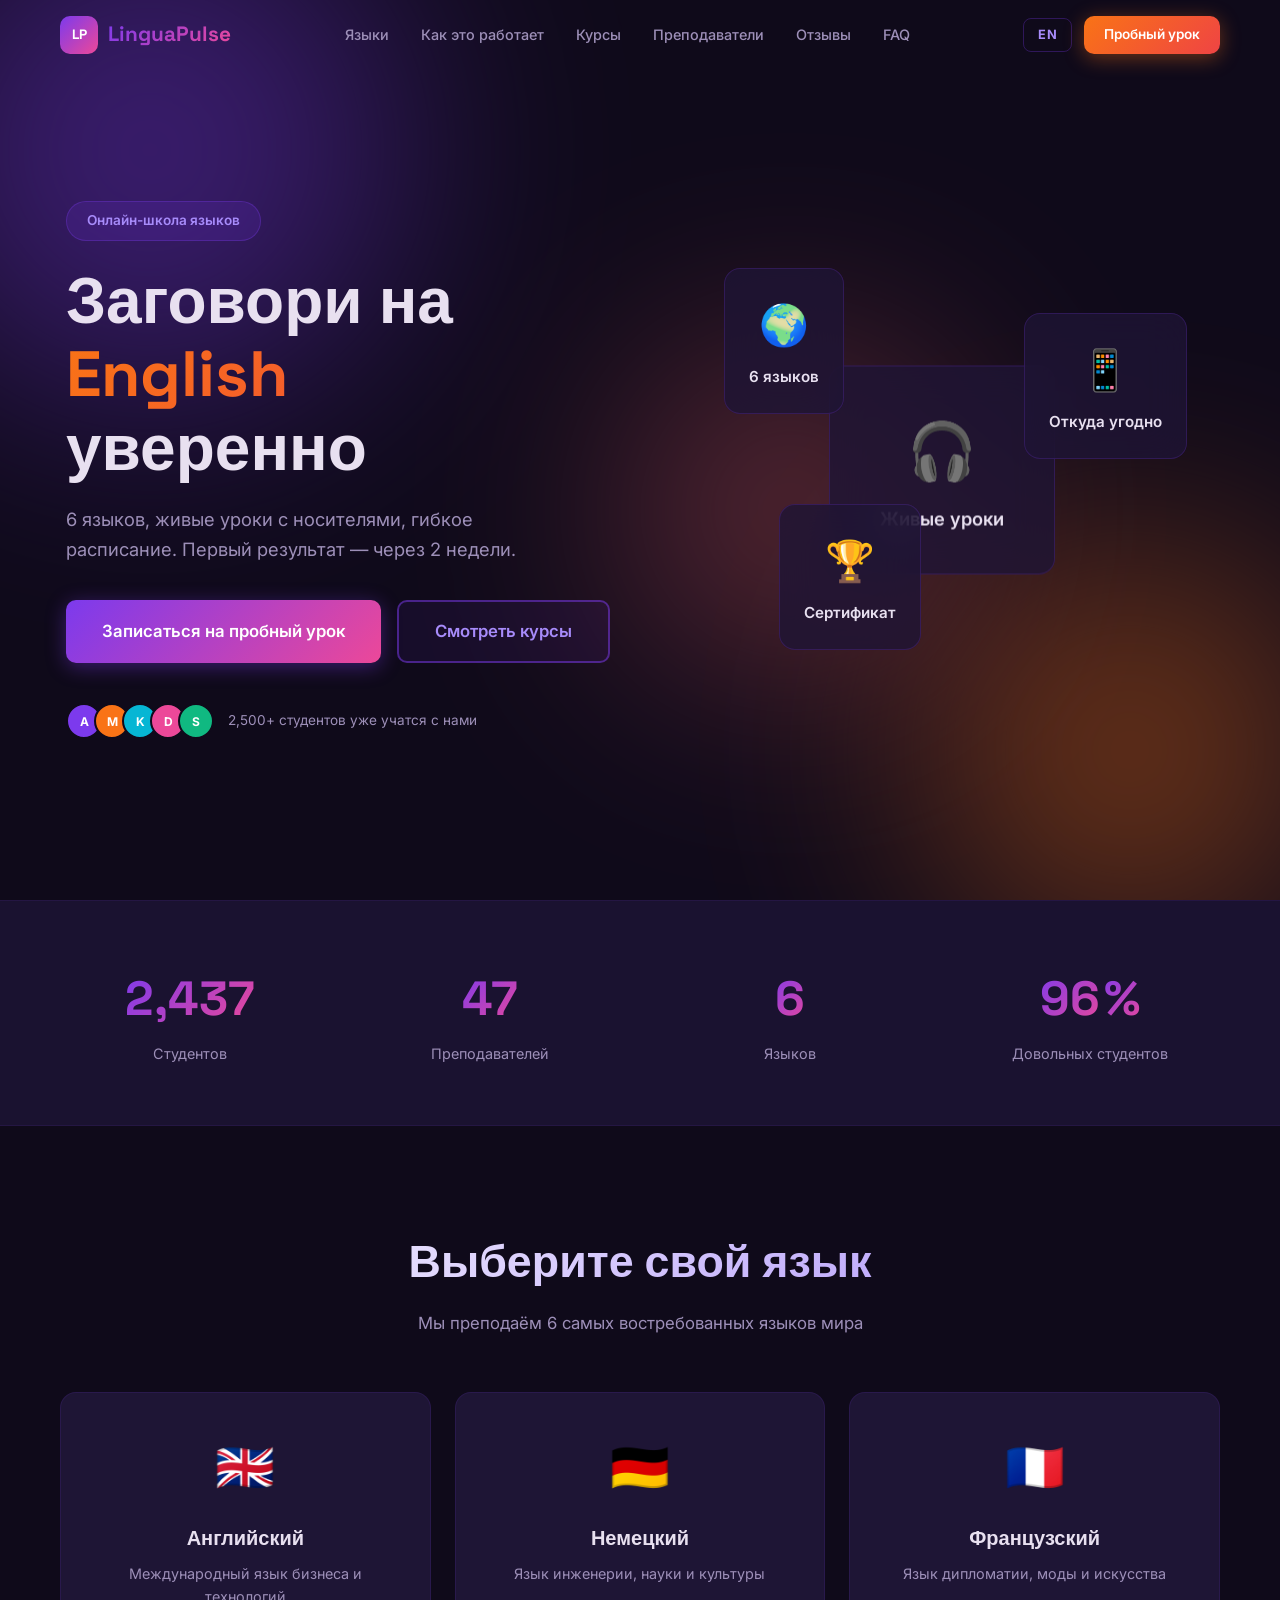
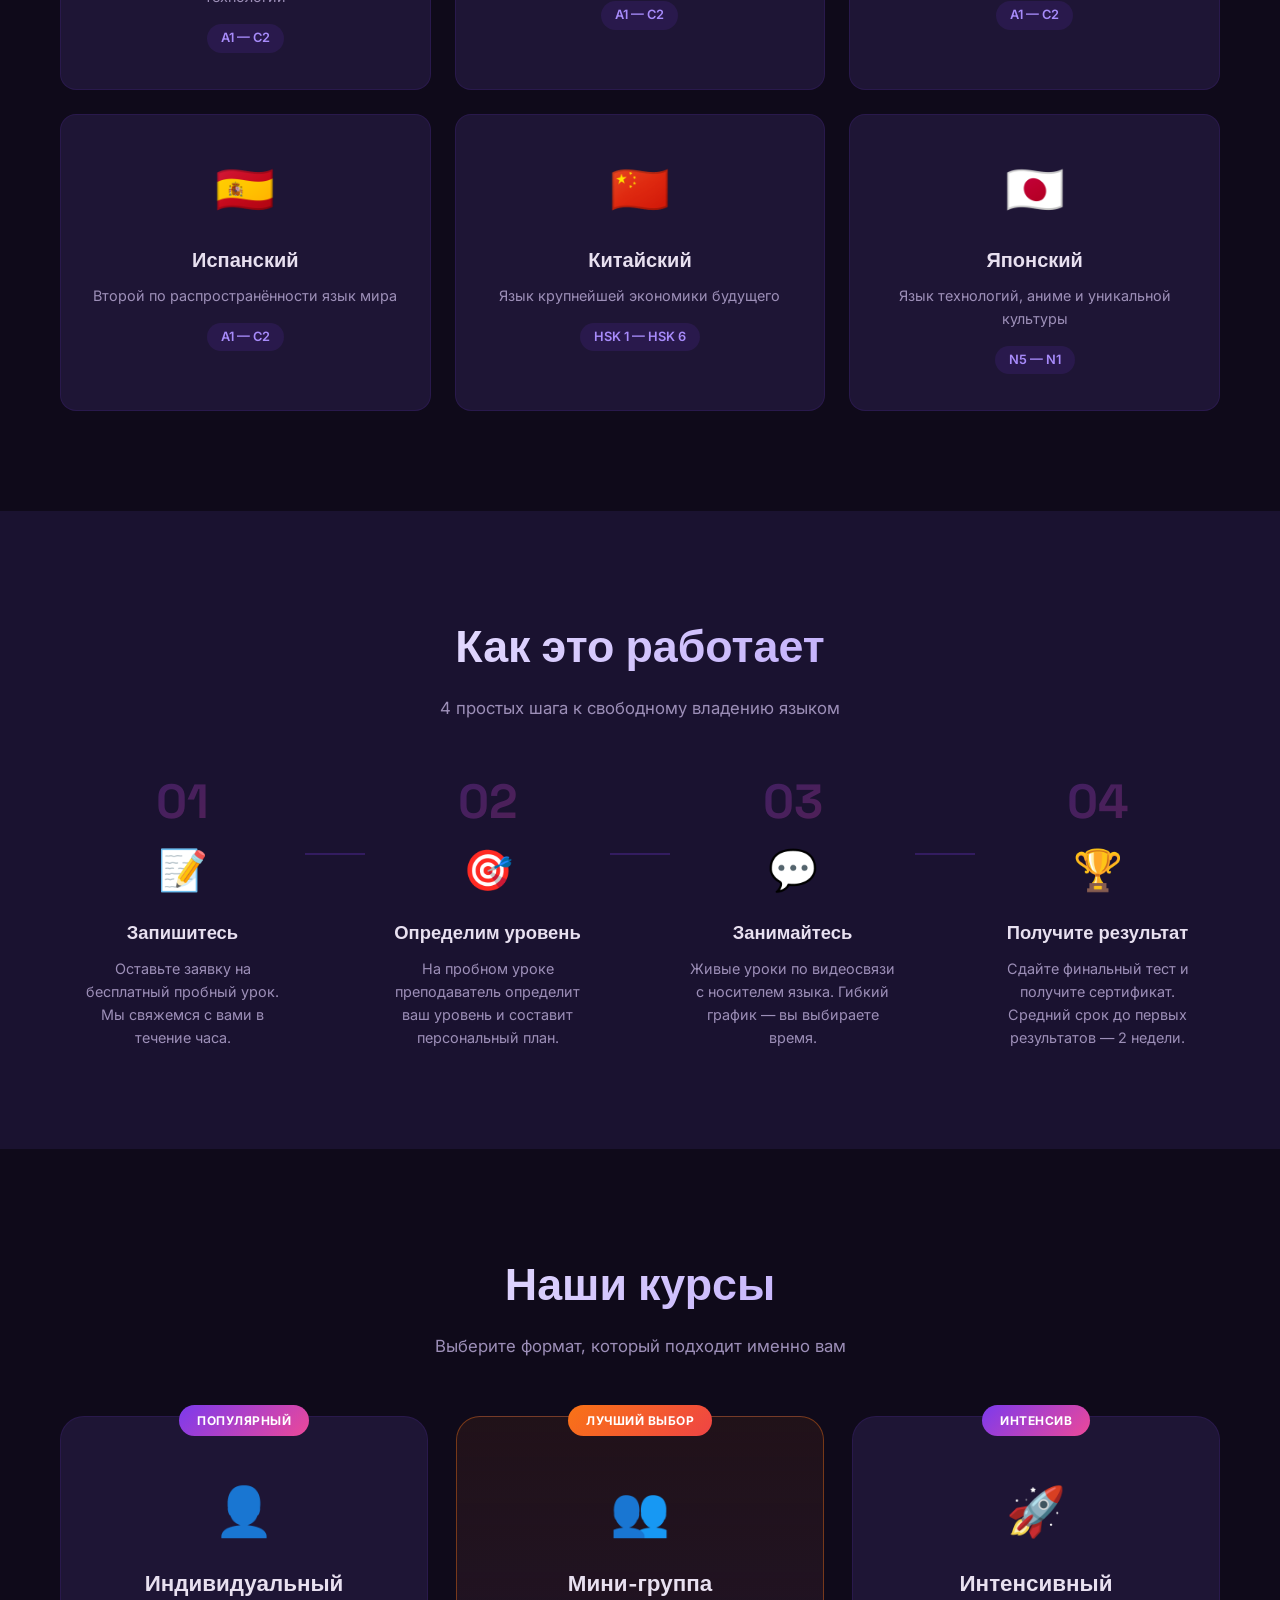
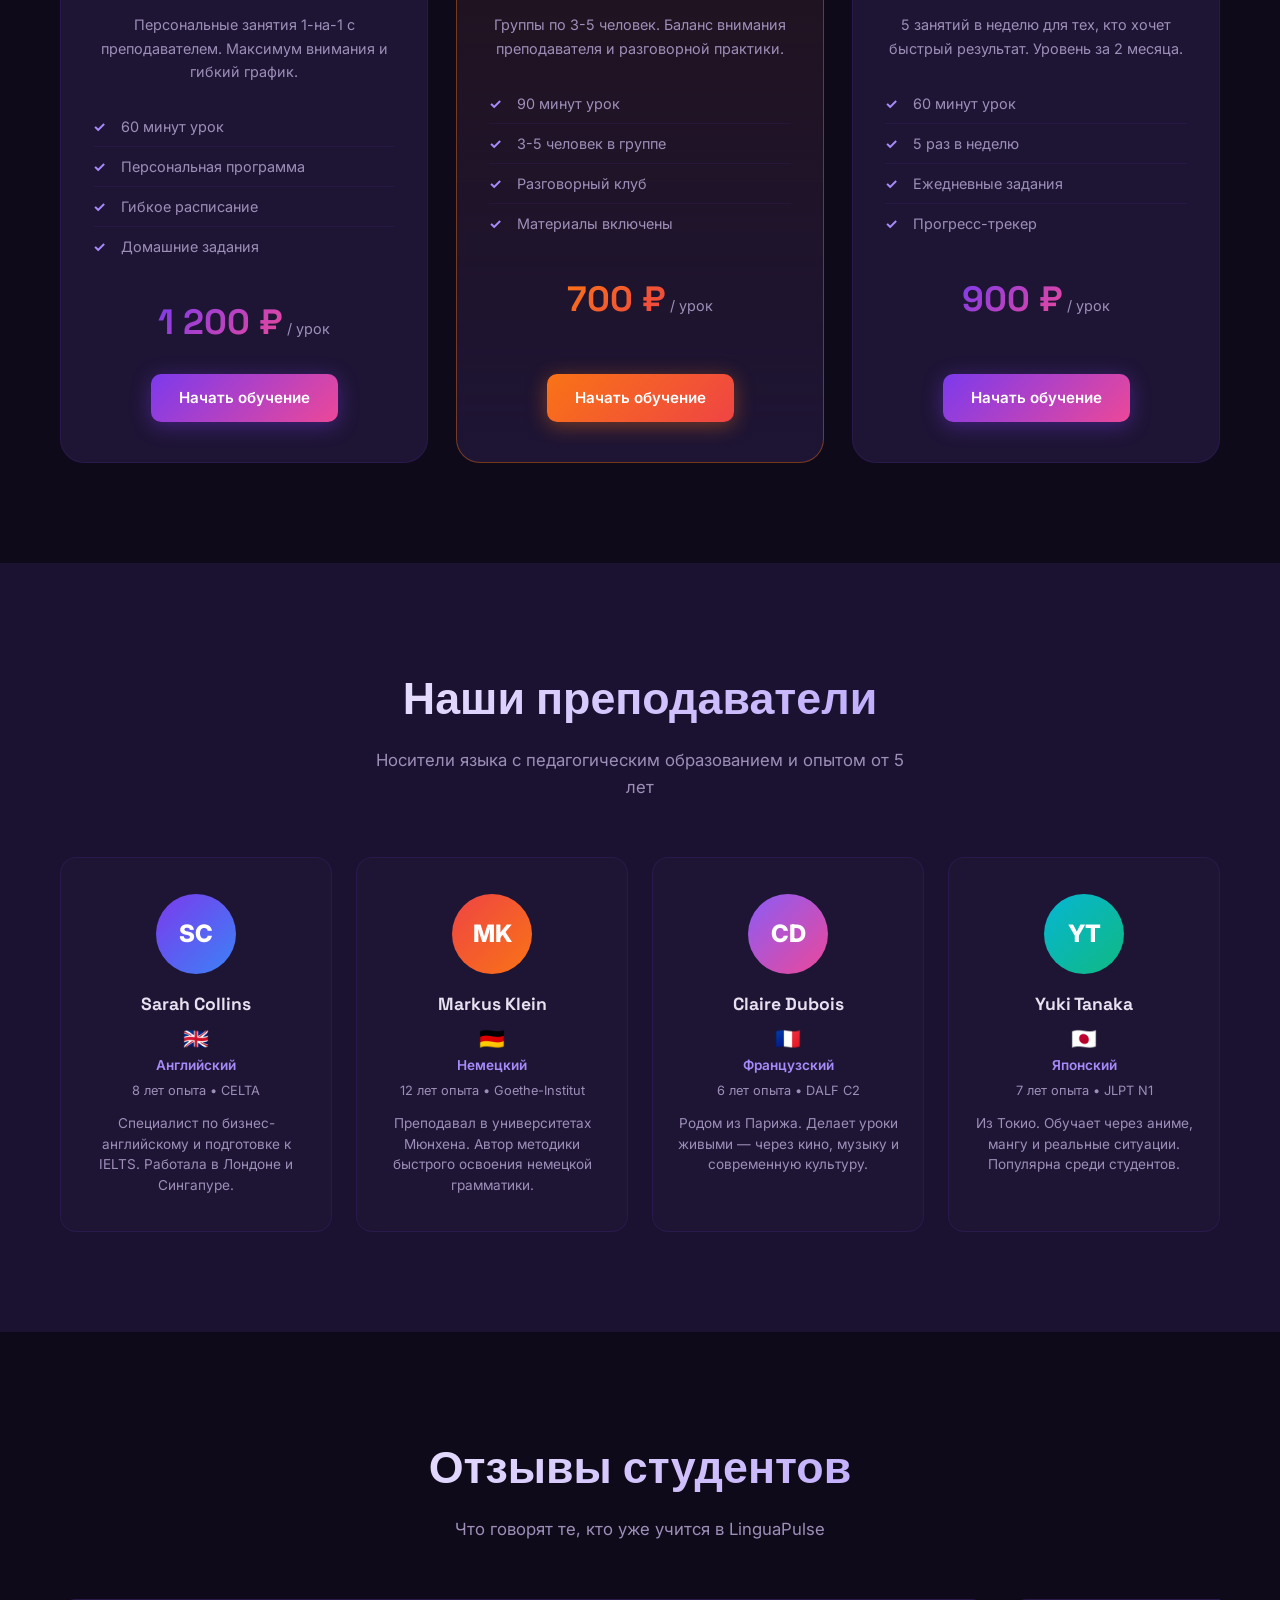
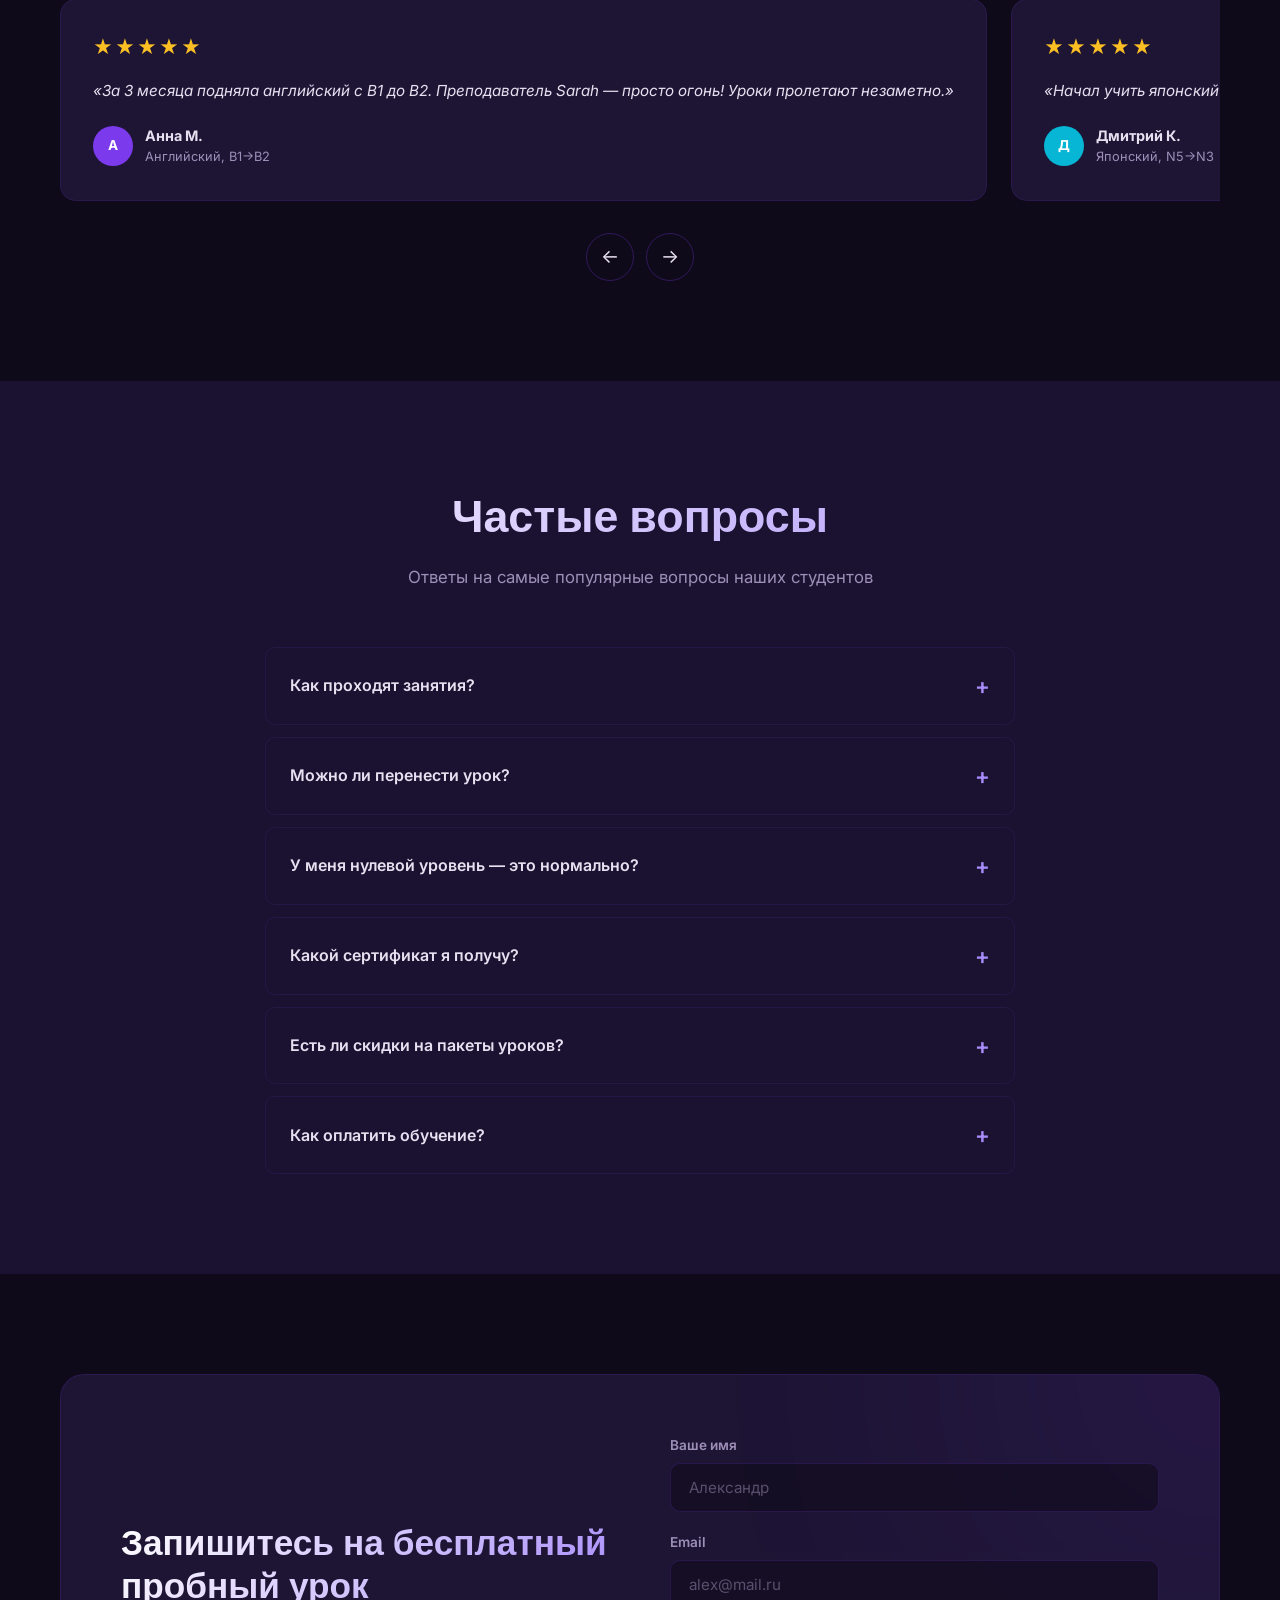
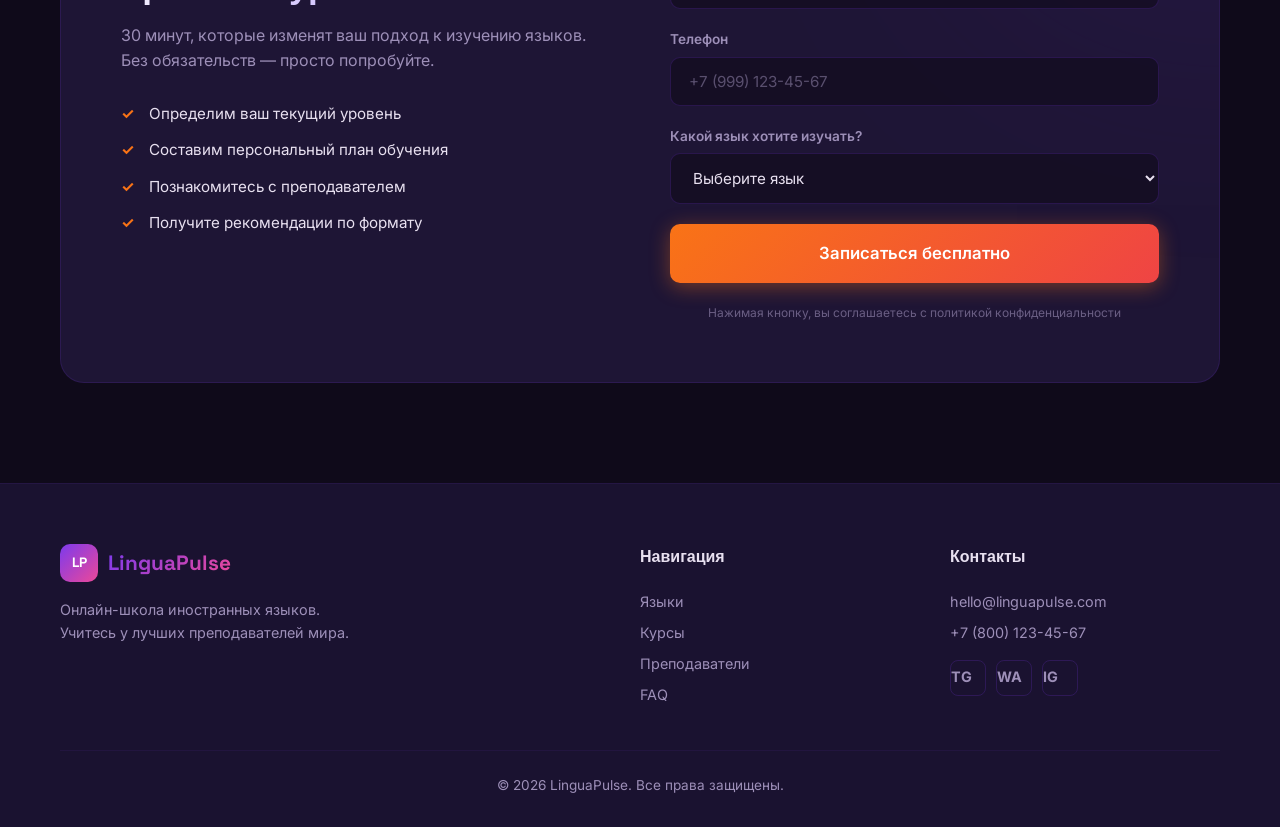
==== commit a50a4807: "SEO-пакет: OG/twitter/canonical/JSON-LD/theme-color, robots.txt, sitemap.xml, 404, favicon, og-image" ====
--- a/index.html
+++ b/index.html
@@ -14,6 +14,28 @@
     <link href="https://fonts.googleapis.com/css2?family=Inter:wght@400;500;600;700;800;900&family=Space+Grotesk:wght@500;600;700&display=swap" rel="stylesheet">
     <link rel="stylesheet" href="style.css">
     <color-scheme content="only light">
+
+<!-- SEO upgrade -->
+<meta property="og:url" content="https://hohotyn156782-bit.github.io/linguapulse/">
+<meta property="og:image" content="https://hohotyn156782-bit.github.io/linguapulse/og-image.jpg">
+<meta property="og:locale" content="ru_RU">
+<meta name="twitter:card" content="summary_large_image">
+<meta name="twitter:title" content="LinguaPulse — Online Language School">
+<meta name="twitter:description" content="LinguaPulse — онлайн-школа иностранных языков. Английский, немецкий, французский, испанский, китайский, японский. Занятия с носителями языка.">
+<meta name="twitter:image" content="https://hohotyn156782-bit.github.io/linguapulse/og-image.jpg">
+<link rel="canonical" href="https://hohotyn156782-bit.github.io/linguapulse/">
+<meta name="theme-color" content="#fdfaf5">
+<link rel="icon" type="image/svg+xml" href="favicon.svg">
+<script type="application/ld+json">
+{
+ "@context": "https://schema.org",
+ "@type": "EducationalOrganization",
+ "name": "LinguaPulse",
+ "url": "https://hohotyn156782-bit.github.io/linguapulse/",
+ "image": "https://hohotyn156782-bit.github.io/linguapulse/og-image.jpg",
+ "description": "LinguaPulse — онлайн-школа иностранных языков. Английский, немецкий, французский, испанский, китайский, японский. Занятия с носителями языка."
+}
+</script>
 </head>
 <body>
     <!-- HEADER -->
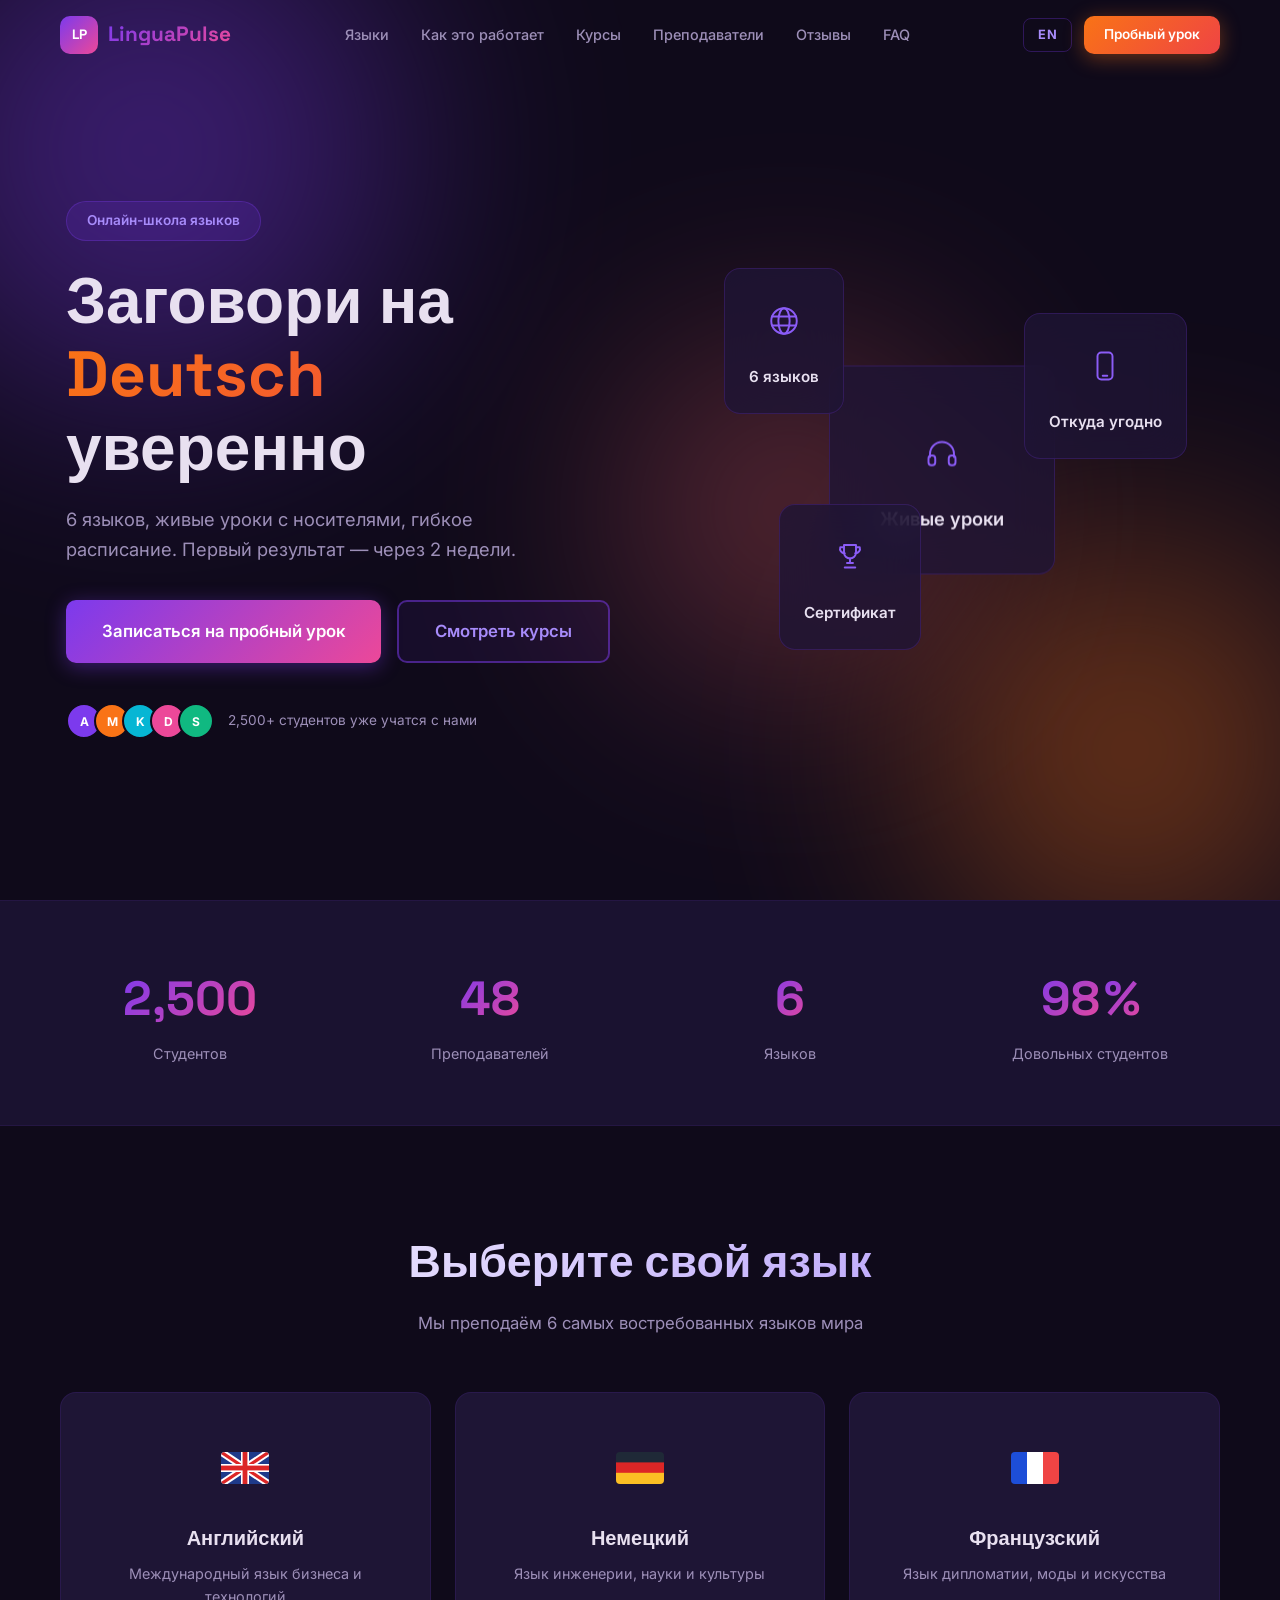
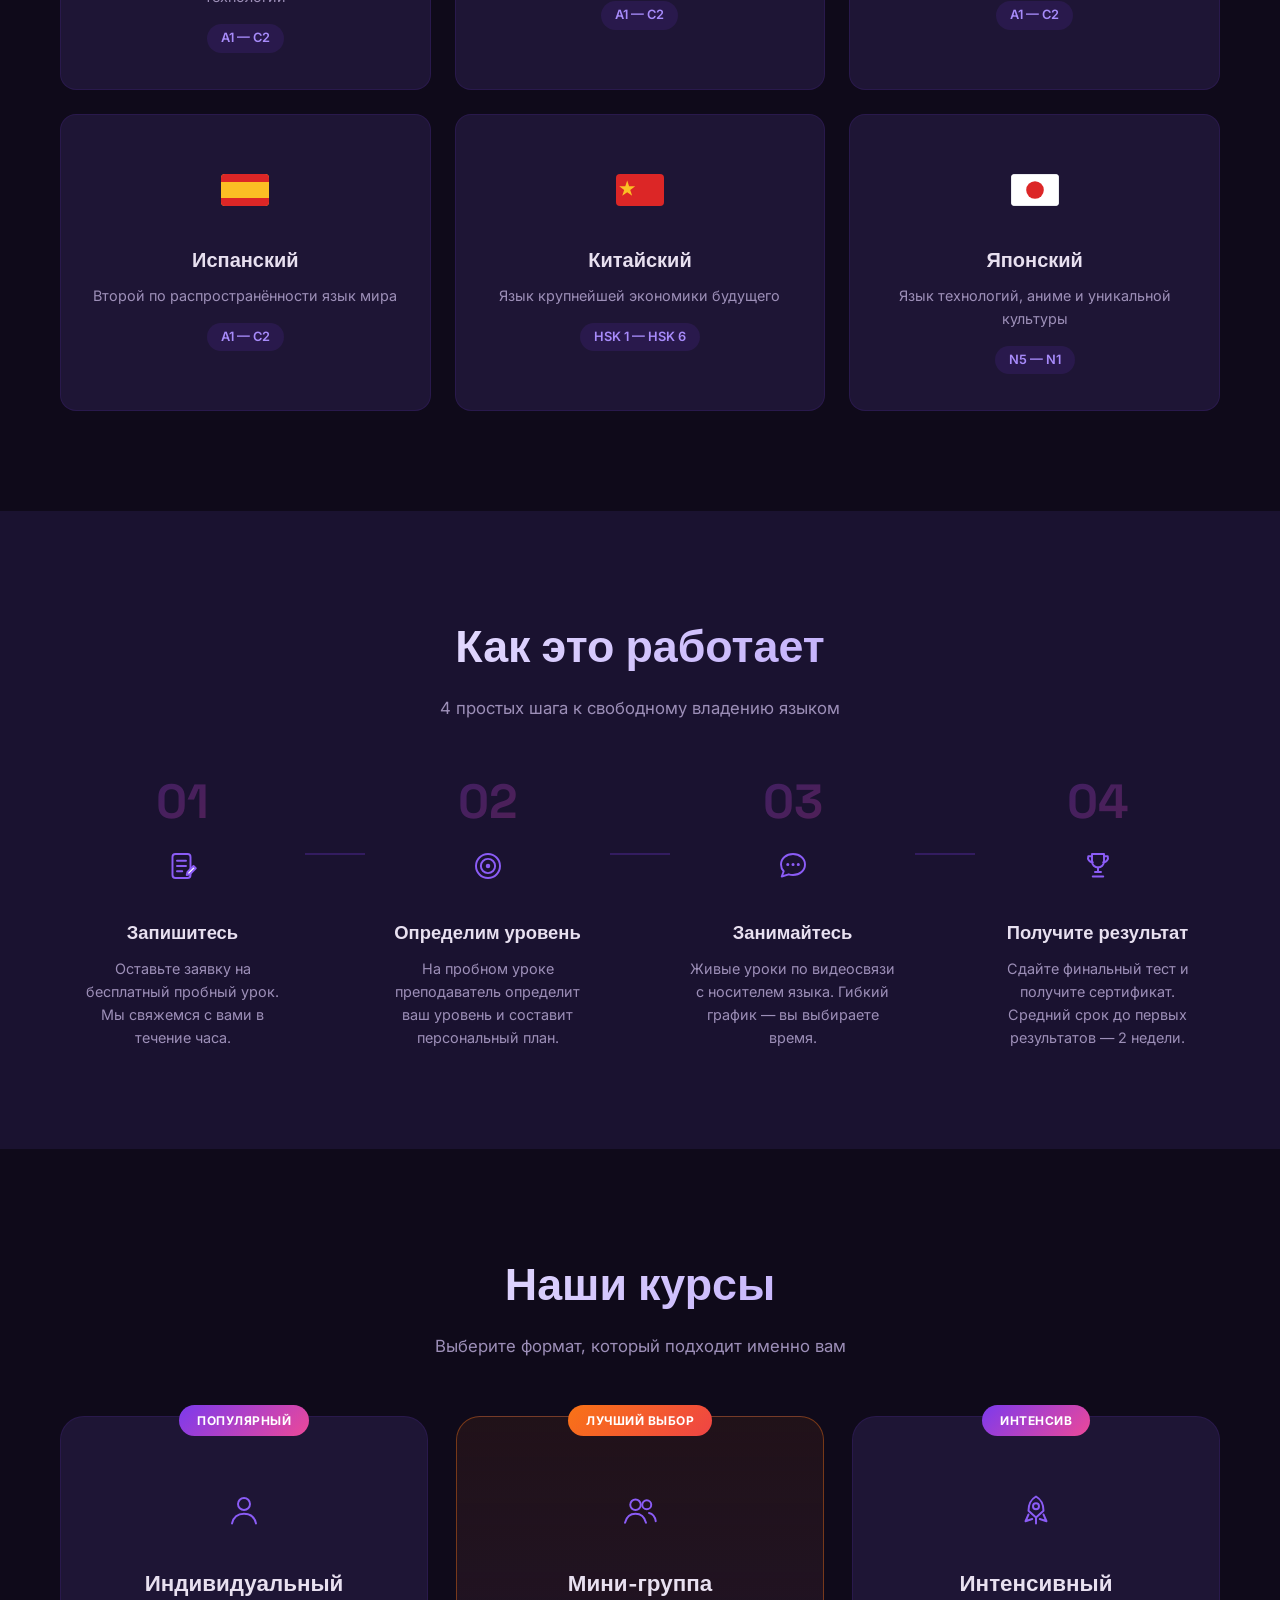
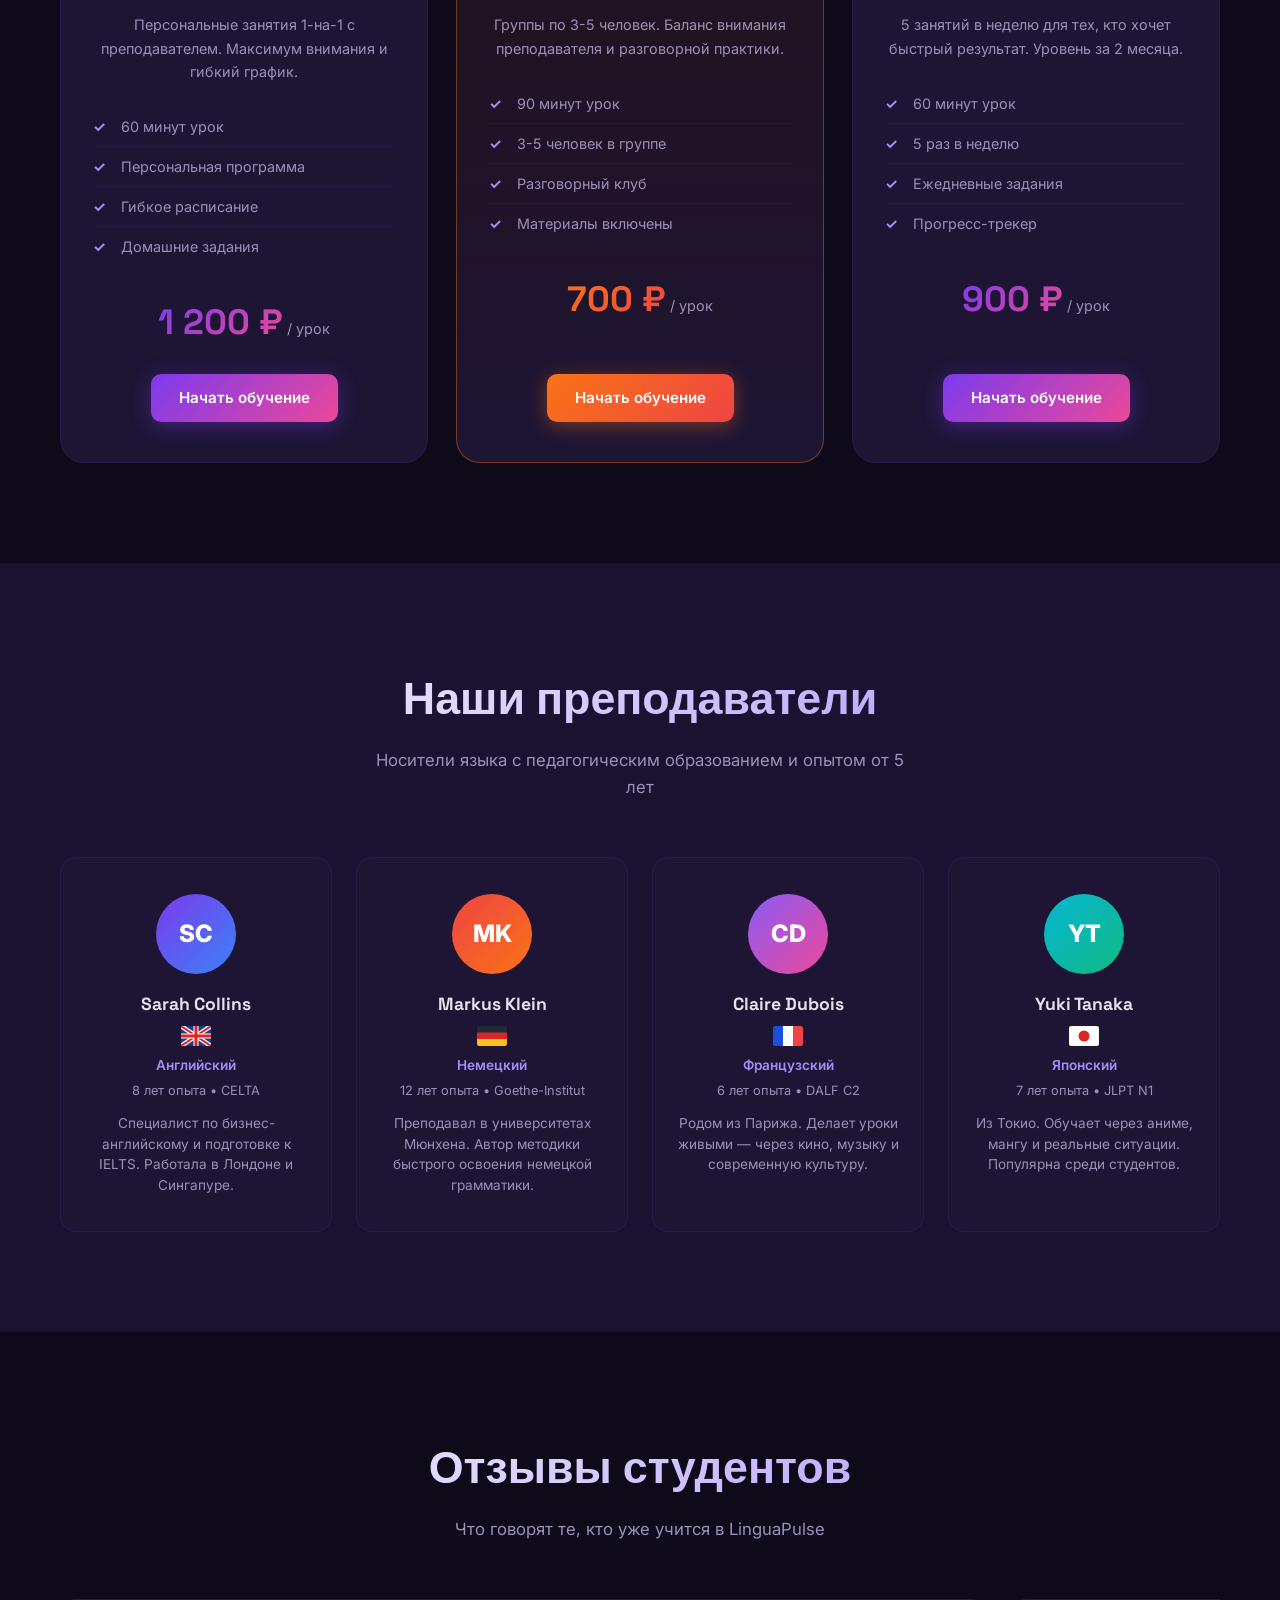
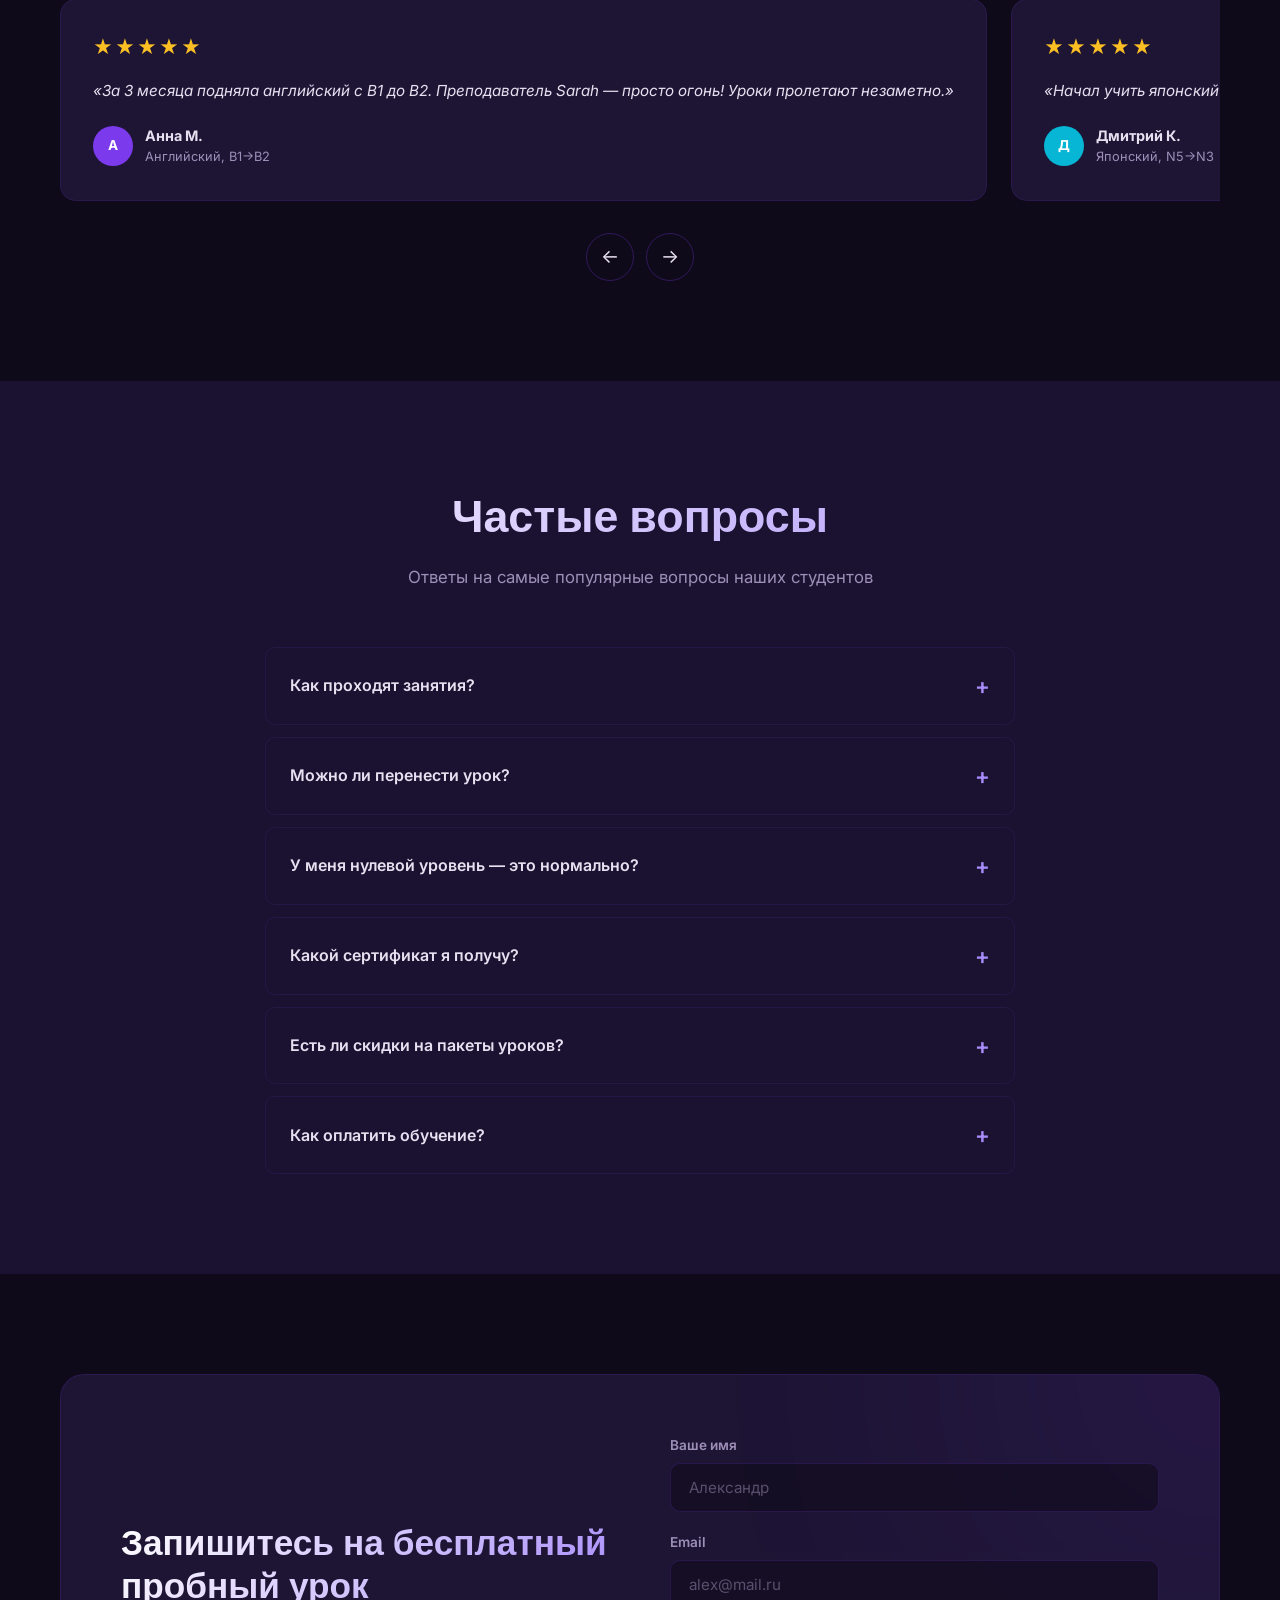
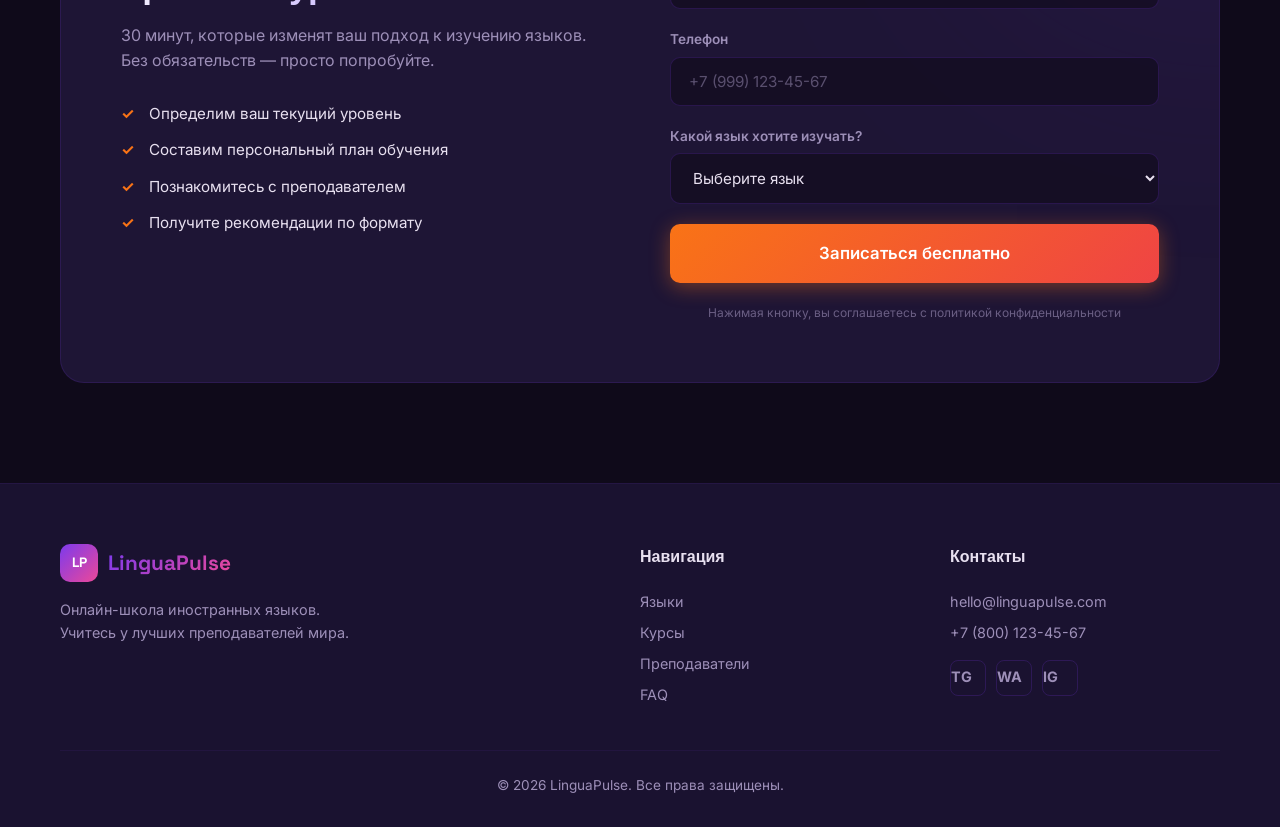
==== commit 95a43243: "Эмодзи-иконки и флаги заменены на инлайн-SVG: стабильный рендер на всех платформах" ====
--- a/index.html
+++ b/index.html
@@ -96,19 +96,19 @@
             </div>
             <div class="hero__visual">
                 <div class="hero__card hero__card--main">
-                    <div class="hero__card-emoji">🎧</div>
+                    <div class="hero__card-emoji"><svg width="36" height="36" viewBox="0 0 48 48" fill="none" stroke="#8b5cf6" stroke-width="2.6" stroke-linecap="round" stroke-linejoin="round" aria-hidden="true"><path d="M8 30v-4a16 16 0 0 1 32 0v4"/><rect x="6" y="28" width="9" height="13" rx="4"/><rect x="33" y="28" width="9" height="13" rx="4"/></svg></div>
                     <div class="hero__card-label" data-i18n="hero_card1">Живые уроки</div>
                 </div>
                 <div class="hero__card hero__card--float1">
-                    <div class="hero__card-emoji">🌍</div>
+                    <div class="hero__card-emoji"><svg width="36" height="36" viewBox="0 0 48 48" fill="none" stroke="#8b5cf6" stroke-width="2.6" stroke-linecap="round" stroke-linejoin="round" aria-hidden="true"><circle cx="24" cy="24" r="17"/><ellipse cx="24" cy="24" rx="7.5" ry="17"/><path d="M8 18h32M8 30h32"/></svg></div>
                     <div class="hero__card-label" data-i18n="hero_card2">6 языков</div>
                 </div>
                 <div class="hero__card hero__card--float2">
-                    <div class="hero__card-emoji">📱</div>
+                    <div class="hero__card-emoji"><svg width="36" height="36" viewBox="0 0 48 48" fill="none" stroke="#8b5cf6" stroke-width="2.6" stroke-linecap="round" stroke-linejoin="round" aria-hidden="true"><rect x="14" y="6" width="20" height="36" rx="5"/><path d="M21 37h6"/></svg></div>
                     <div class="hero__card-label" data-i18n="hero_card3">Откуда угодно</div>
                 </div>
                 <div class="hero__card hero__card--float3">
-                    <div class="hero__card-emoji">🏆</div>
+                    <div class="hero__card-emoji"><svg width="36" height="36" viewBox="0 0 48 48" fill="none" stroke="#8b5cf6" stroke-width="2.6" stroke-linecap="round" stroke-linejoin="round" aria-hidden="true"><path d="M16 8h16v10a8 8 0 0 1-16 0V8Z"/><path d="M16 11h-5a6 6 0 0 0 6 8M32 11h5a6 6 0 0 1-6 8M24 26v6M17 38h14M20 32h8"/></svg></div>
                     <div class="hero__card-label" data-i18n="hero_card4">Сертификат</div>
                 </div>
             </div>
@@ -145,37 +145,37 @@
             <p class="section-subtitle" data-i18n="lang_subtitle">Мы преподаём 6 самых востребованных языков мира</p>
             <div class="languages__grid">
                 <div class="lang-card" data-color="#3b82f6">
-                    <div class="lang-card__flag">🇬🇧</div>
+                    <div class="lang-card__flag"><svg width="48" height="32" viewBox="0 0 60 40" aria-hidden="true"><defs><clipPath id="fgb48"><rect width="60" height="40" rx="5"/></clipPath></defs><g clip-path="url(#fgb48)"><rect width="60" height="40" fill="#1e3a8a"/><path d="M0 0 60 40M60 0 0 40" stroke="#fff" stroke-width="9"/><path d="M0 0 60 40M60 0 0 40" stroke="#dc2626" stroke-width="4"/><rect x="25" width="10" height="40" fill="#fff"/><rect y="15" width="60" height="10" fill="#fff"/><rect x="27" width="6" height="40" fill="#dc2626"/><rect y="17" width="60" height="6" fill="#dc2626"/></g></svg></div>
                     <h3 class="lang-card__name" data-i18n="lang_en">Английский</h3>
                     <p class="lang-card__desc" data-i18n="lang_en_desc">Международный язык бизнеса и технологий</p>
                     <span class="lang-card__levels" data-i18n="lang_levels">A1 — C2</span>
                 </div>
                 <div class="lang-card" data-color="#ef4444">
-                    <div class="lang-card__flag">🇩🇪</div>
+                    <div class="lang-card__flag"><svg width="48" height="32" viewBox="0 0 60 40" aria-hidden="true"><defs><clipPath id="fde48"><rect width="60" height="40" rx="5"/></clipPath></defs><g clip-path="url(#fde48)"><rect width="60" height="14" fill="#1f2937"/><rect y="13" width="60" height="14" fill="#dc2626"/><rect y="26" width="60" height="14" fill="#fbbf24"/></g></svg></div>
                     <h3 class="lang-card__name" data-i18n="lang_de">Немецкий</h3>
                     <p class="lang-card__desc" data-i18n="lang_de_desc">Язык инженерии, науки и культуры</p>
                     <span class="lang-card__levels" data-i18n="lang_levels">A1 — C2</span>
                 </div>
                 <div class="lang-card" data-color="#8b5cf6">
-                    <div class="lang-card__flag">🇫🇷</div>
+                    <div class="lang-card__flag"><svg width="48" height="32" viewBox="0 0 60 40" aria-hidden="true"><defs><clipPath id="ffr48"><rect width="60" height="40" rx="5"/></clipPath></defs><g clip-path="url(#ffr48)"><rect width="20" height="40" fill="#1d4ed8"/><rect x="20" width="20" height="40" fill="#fff"/><rect x="40" width="20" height="40" fill="#ef4444"/></g></svg></div>
                     <h3 class="lang-card__name" data-i18n="lang_fr">Французский</h3>
                     <p class="lang-card__desc" data-i18n="lang_fr_desc">Язык дипломатии, моды и искусства</p>
                     <span class="lang-card__levels" data-i18n="lang_levels">A1 — C2</span>
                 </div>
                 <div class="lang-card" data-color="#f97316">
-                    <div class="lang-card__flag">🇪🇸</div>
+                    <div class="lang-card__flag"><svg width="48" height="32" viewBox="0 0 60 40" aria-hidden="true"><defs><clipPath id="fes48"><rect width="60" height="40" rx="5"/></clipPath></defs><g clip-path="url(#fes48)"><rect width="60" height="40" fill="#fbbf24"/><rect width="60" height="10" fill="#dc2626"/><rect y="30" width="60" height="10" fill="#dc2626"/></g></svg></div>
                     <h3 class="lang-card__name" data-i18n="lang_es">Испанский</h3>
                     <p class="lang-card__desc" data-i18n="lang_es_desc">Второй по распространённости язык мира</p>
                     <span class="lang-card__levels" data-i18n="lang_levels">A1 — C2</span>
                 </div>
                 <div class="lang-card" data-color="#ec4899">
-                    <div class="lang-card__flag">🇨🇳</div>
+                    <div class="lang-card__flag"><svg width="48" height="32" viewBox="0 0 60 40" aria-hidden="true"><defs><clipPath id="fcn48"><rect width="60" height="40" rx="5"/></clipPath></defs><g clip-path="url(#fcn48)"><rect width="60" height="40" fill="#dc2626"/><path d="M14 8l2.4 7.4H24l-6.2 4.5 2.4 7.4-6.2-4.6-6.2 4.6 2.4-7.4L4 15.4h7.6L14 8Z" fill="#fbbf24"/></g></svg></div>
                     <h3 class="lang-card__name" data-i18n="lang_zh">Китайский</h3>
                     <p class="lang-card__desc" data-i18n="lang_zh_desc">Язык крупнейшей экономики будущего</p>
                     <span class="lang-card__levels" data-i18n="lang_levels_zh">HSK 1 — HSK 6</span>
                 </div>
                 <div class="lang-card" data-color="#06b6d4">
-                    <div class="lang-card__flag">🇯🇵</div>
+                    <div class="lang-card__flag"><svg width="48" height="32" viewBox="0 0 60 40" aria-hidden="true"><defs><clipPath id="fjp48"><rect width="60" height="40" rx="5"/></clipPath></defs><g clip-path="url(#fjp48)"><rect width="60" height="40" fill="#fff"/><rect width="60" height="40" fill="none" stroke="#e5e7eb" stroke-width="2"/><circle cx="30" cy="20" r="11" fill="#dc2626"/></g></svg></div>
                     <h3 class="lang-card__name" data-i18n="lang_ja">Японский</h3>
                     <p class="lang-card__desc" data-i18n="lang_ja_desc">Язык технологий, аниме и уникальной культуры</p>
                     <span class="lang-card__levels" data-i18n="lang_levels_ja">N5 — N1</span>
@@ -192,28 +192,28 @@
             <div class="how__steps">
                 <div class="how__step">
                     <div class="how__step-number">01</div>
-                    <div class="how__step-icon">📝</div>
+                    <div class="how__step-icon"><svg width="36" height="36" viewBox="0 0 48 48" fill="none" stroke="#8b5cf6" stroke-width="2.6" stroke-linecap="round" stroke-linejoin="round" aria-hidden="true"><rect x="10" y="8" width="24" height="32" rx="4"/><path d="M16 17h12M16 24h12M16 31h7"/><path d="M30 32l8-8 3 3-8 8-4 1 1-4Z" fill="#fff"/></svg></div>
                     <h3 data-i18n="how_step1_title">Запишитесь</h3>
                     <p data-i18n="how_step1_desc">Оставьте заявку на бесплатный пробный урок. Мы свяжемся с вами в течение часа.</p>
                 </div>
                 <div class="how__connector"></div>
                 <div class="how__step">
                     <div class="how__step-number">02</div>
-                    <div class="how__step-icon">🎯</div>
+                    <div class="how__step-icon"><svg width="36" height="36" viewBox="0 0 48 48" fill="none" stroke="#8b5cf6" stroke-width="2.6" stroke-linecap="round" stroke-linejoin="round" aria-hidden="true"><circle cx="24" cy="24" r="16"/><circle cx="24" cy="24" r="9.5"/><circle cx="24" cy="24" r="3" fill="#8b5cf6" stroke="none"/></svg></div>
                     <h3 data-i18n="how_step2_title">Определим уровень</h3>
                     <p data-i18n="how_step2_desc">На пробном уроке преподаватель определит ваш уровень и составит персональный план.</p>
                 </div>
                 <div class="how__connector"></div>
                 <div class="how__step">
                     <div class="how__step-number">03</div>
-                    <div class="how__step-icon">💬</div>
+                    <div class="how__step-icon"><svg width="36" height="36" viewBox="0 0 48 48" fill="none" stroke="#8b5cf6" stroke-width="2.6" stroke-linecap="round" stroke-linejoin="round" aria-hidden="true"><path d="M40 22c0 8-7 14-16 14-2 0-4-.3-5.7-.9L9 38l2.6-7C9.3 28.6 8 25.5 8 22 8 14 15 8 24 8s16 6 16 14Z"/><path d="M17 22h.1M24 22h.1M31 22h.1" stroke-width="4"/></svg></div>
                     <h3 data-i18n="how_step3_title">Занимайтесь</h3>
                     <p data-i18n="how_step3_desc">Живые уроки по видеосвязи с носителем языка. Гибкий график — вы выбираете время.</p>
                 </div>
                 <div class="how__connector"></div>
                 <div class="how__step">
                     <div class="how__step-number">04</div>
-                    <div class="how__step-icon">🏆</div>
+                    <div class="how__step-icon"><svg width="36" height="36" viewBox="0 0 48 48" fill="none" stroke="#8b5cf6" stroke-width="2.6" stroke-linecap="round" stroke-linejoin="round" aria-hidden="true"><path d="M16 8h16v10a8 8 0 0 1-16 0V8Z"/><path d="M16 11h-5a6 6 0 0 0 6 8M32 11h5a6 6 0 0 1-6 8M24 26v6M17 38h14M20 32h8"/></svg></div>
                     <h3 data-i18n="how_step4_title">Получите результат</h3>
                     <p data-i18n="how_step4_desc">Сдайте финальный тест и получите сертификат. Средний срок до первых результатов — 2 недели.</p>
                 </div>
@@ -229,7 +229,7 @@
             <div class="courses__grid">
                 <div class="course-card">
                     <div class="course-card__badge" data-i18n="course_popular">Популярный</div>
-                    <div class="course-card__icon">👤</div>
+                    <div class="course-card__icon"><svg width="36" height="36" viewBox="0 0 48 48" fill="none" stroke="#8b5cf6" stroke-width="2.6" stroke-linecap="round" stroke-linejoin="round" aria-hidden="true"><circle cx="24" cy="16" r="8"/><path d="M8 42c2-9 8-13 16-13s14 4 16 13"/></svg></div>
                     <h3 class="course-card__name" data-i18n="course1_name">Индивидуальный</h3>
                     <p class="course-card__desc" data-i18n="course1_desc">Персональные занятия 1-на-1 с преподавателем. Максимум внимания и гибкий график.</p>
                     <ul class="course-card__features">
@@ -246,7 +246,7 @@
                 </div>
                 <div class="course-card course-card--featured">
                     <div class="course-card__badge" data-i18n="course_best">Лучший выбор</div>
-                    <div class="course-card__icon">👥</div>
+                    <div class="course-card__icon"><svg width="36" height="36" viewBox="0 0 48 48" fill="none" stroke="#8b5cf6" stroke-width="2.6" stroke-linecap="round" stroke-linejoin="round" aria-hidden="true"><circle cx="18" cy="17" r="7"/><path d="M4 41c2-8 7-12 14-12s12 4 14 12"/><circle cx="33" cy="17" r="6"/><path d="M36 28c5 1 8 5 9 11"/></svg></div>
                     <h3 class="course-card__name" data-i18n="course2_name">Мини-группа</h3>
                     <p class="course-card__desc" data-i18n="course2_desc">Группы по 3-5 человек. Баланс внимания преподавателя и разговорной практики.</p>
                     <ul class="course-card__features">
@@ -263,7 +263,7 @@
                 </div>
                 <div class="course-card">
                     <div class="course-card__badge" data-i18n="course_intensive">Интенсив</div>
-                    <div class="course-card__icon">🚀</div>
+                    <div class="course-card__icon"><svg width="36" height="36" viewBox="0 0 48 48" fill="none" stroke="#8b5cf6" stroke-width="2.6" stroke-linecap="round" stroke-linejoin="round" aria-hidden="true"><path d="M24 6c7 4 10 11 10 19l-10 9-10-9c0-8 3-15 10-19Z"/><circle cx="24" cy="19" r="4"/><path d="M14 30l-4 9 9-3M34 30l4 9-9-3M24 34v8"/></svg></div>
                     <h3 class="course-card__name" data-i18n="course3_name">Интенсивный</h3>
                     <p class="course-card__desc" data-i18n="course3_desc">5 занятий в неделю для тех, кто хочет быстрый результат. Уровень за 2 месяца.</p>
                     <ul class="course-card__features">
@@ -293,7 +293,7 @@
                         <span>SC</span>
                     </div>
                     <h3 class="teacher-card__name">Sarah Collins</h3>
-                    <span class="teacher-card__flag">🇬🇧</span>
+                    <span class="teacher-card__flag"><svg width="30" height="20" viewBox="0 0 60 40" aria-hidden="true"><defs><clipPath id="fgb30"><rect width="60" height="40" rx="5"/></clipPath></defs><g clip-path="url(#fgb30)"><rect width="60" height="40" fill="#1e3a8a"/><path d="M0 0 60 40M60 0 0 40" stroke="#fff" stroke-width="9"/><path d="M0 0 60 40M60 0 0 40" stroke="#dc2626" stroke-width="4"/><rect x="25" width="10" height="40" fill="#fff"/><rect y="15" width="60" height="10" fill="#fff"/><rect x="27" width="6" height="40" fill="#dc2626"/><rect y="17" width="60" height="6" fill="#dc2626"/></g></svg></span>
                     <p class="teacher-card__lang" data-i18n="teacher1_lang">Английский</p>
                     <p class="teacher-card__exp" data-i18n="teacher1_exp">8 лет опыта • CELTA</p>
                     <p class="teacher-card__desc" data-i18n="teacher1_desc">Специалист по бизнес-английскому и подготовке к IELTS. Работала в Лондоне и Сингапуре.</p>
@@ -303,7 +303,7 @@
                         <span>MK</span>
                     </div>
                     <h3 class="teacher-card__name">Markus Klein</h3>
-                    <span class="teacher-card__flag">🇩🇪</span>
+                    <span class="teacher-card__flag"><svg width="30" height="20" viewBox="0 0 60 40" aria-hidden="true"><defs><clipPath id="fde30"><rect width="60" height="40" rx="5"/></clipPath></defs><g clip-path="url(#fde30)"><rect width="60" height="14" fill="#1f2937"/><rect y="13" width="60" height="14" fill="#dc2626"/><rect y="26" width="60" height="14" fill="#fbbf24"/></g></svg></span>
                     <p class="teacher-card__lang" data-i18n="teacher2_lang">Немецкий</p>
                     <p class="teacher-card__exp" data-i18n="teacher2_exp">12 лет опыта • Goethe-Institut</p>
                     <p class="teacher-card__desc" data-i18n="teacher2_desc">Преподавал в университетах Мюнхена. Автор методики быстрого освоения немецкой грамматики.</p>
@@ -313,7 +313,7 @@
                         <span>CD</span>
                     </div>
                     <h3 class="teacher-card__name">Claire Dubois</h3>
-                    <span class="teacher-card__flag">🇫🇷</span>
+                    <span class="teacher-card__flag"><svg width="30" height="20" viewBox="0 0 60 40" aria-hidden="true"><defs><clipPath id="ffr30"><rect width="60" height="40" rx="5"/></clipPath></defs><g clip-path="url(#ffr30)"><rect width="20" height="40" fill="#1d4ed8"/><rect x="20" width="20" height="40" fill="#fff"/><rect x="40" width="20" height="40" fill="#ef4444"/></g></svg></span>
                     <p class="teacher-card__lang" data-i18n="teacher3_lang">Французский</p>
                     <p class="teacher-card__exp" data-i18n="teacher3_exp">6 лет опыта • DALF C2</p>
                     <p class="teacher-card__desc" data-i18n="teacher3_desc">Родом из Парижа. Делает уроки живыми — через кино, музыку и современную культуру.</p>
@@ -323,7 +323,7 @@
                         <span>YT</span>
                     </div>
                     <h3 class="teacher-card__name">Yuki Tanaka</h3>
-                    <span class="teacher-card__flag">🇯🇵</span>
+                    <span class="teacher-card__flag"><svg width="30" height="20" viewBox="0 0 60 40" aria-hidden="true"><defs><clipPath id="fjp30"><rect width="60" height="40" rx="5"/></clipPath></defs><g clip-path="url(#fjp30)"><rect width="60" height="40" fill="#fff"/><rect width="60" height="40" fill="none" stroke="#e5e7eb" stroke-width="2"/><circle cx="30" cy="20" r="11" fill="#dc2626"/></g></svg></span>
                     <p class="teacher-card__lang" data-i18n="teacher4_lang">Японский</p>
                     <p class="teacher-card__exp" data-i18n="teacher4_exp">7 лет опыта • JLPT N1</p>
                     <p class="teacher-card__desc" data-i18n="teacher4_desc">Из Токио. Обучает через аниме, мангу и реальные ситуации. Популярна среди студентов.</p>
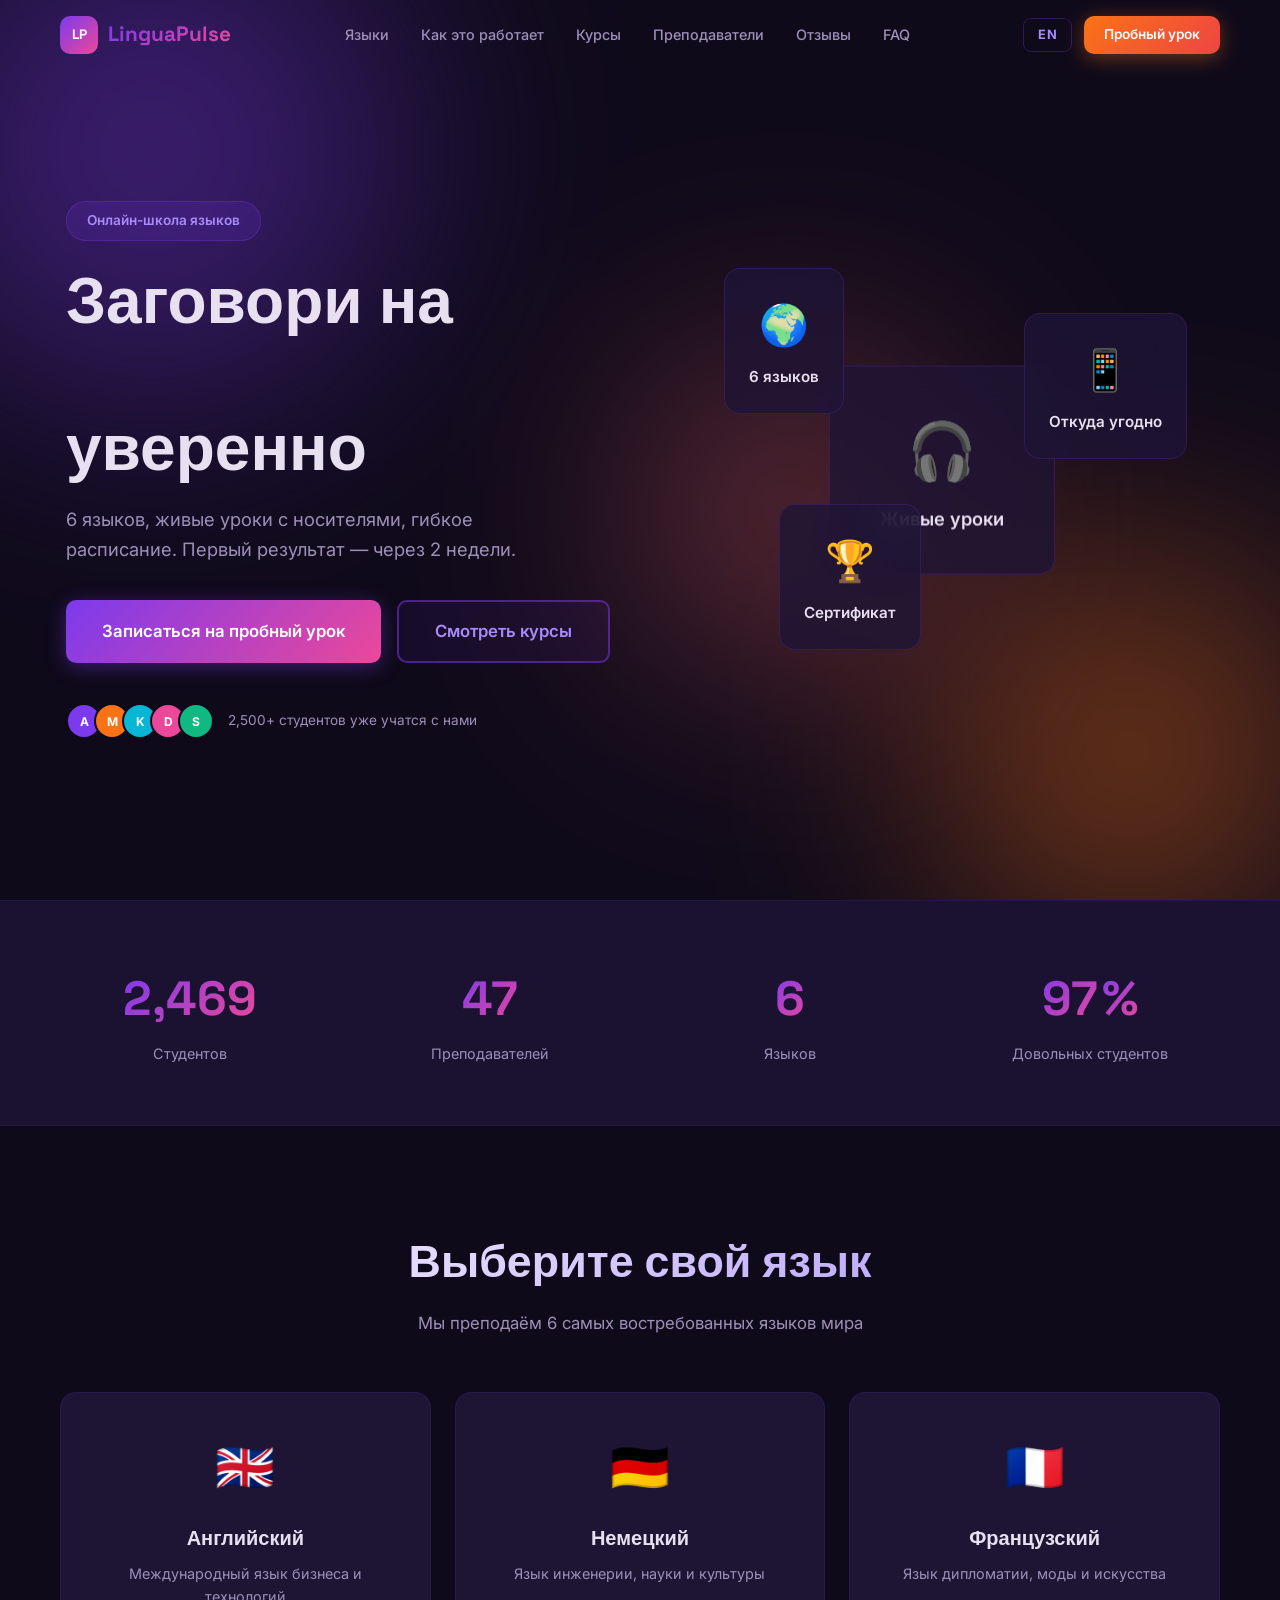
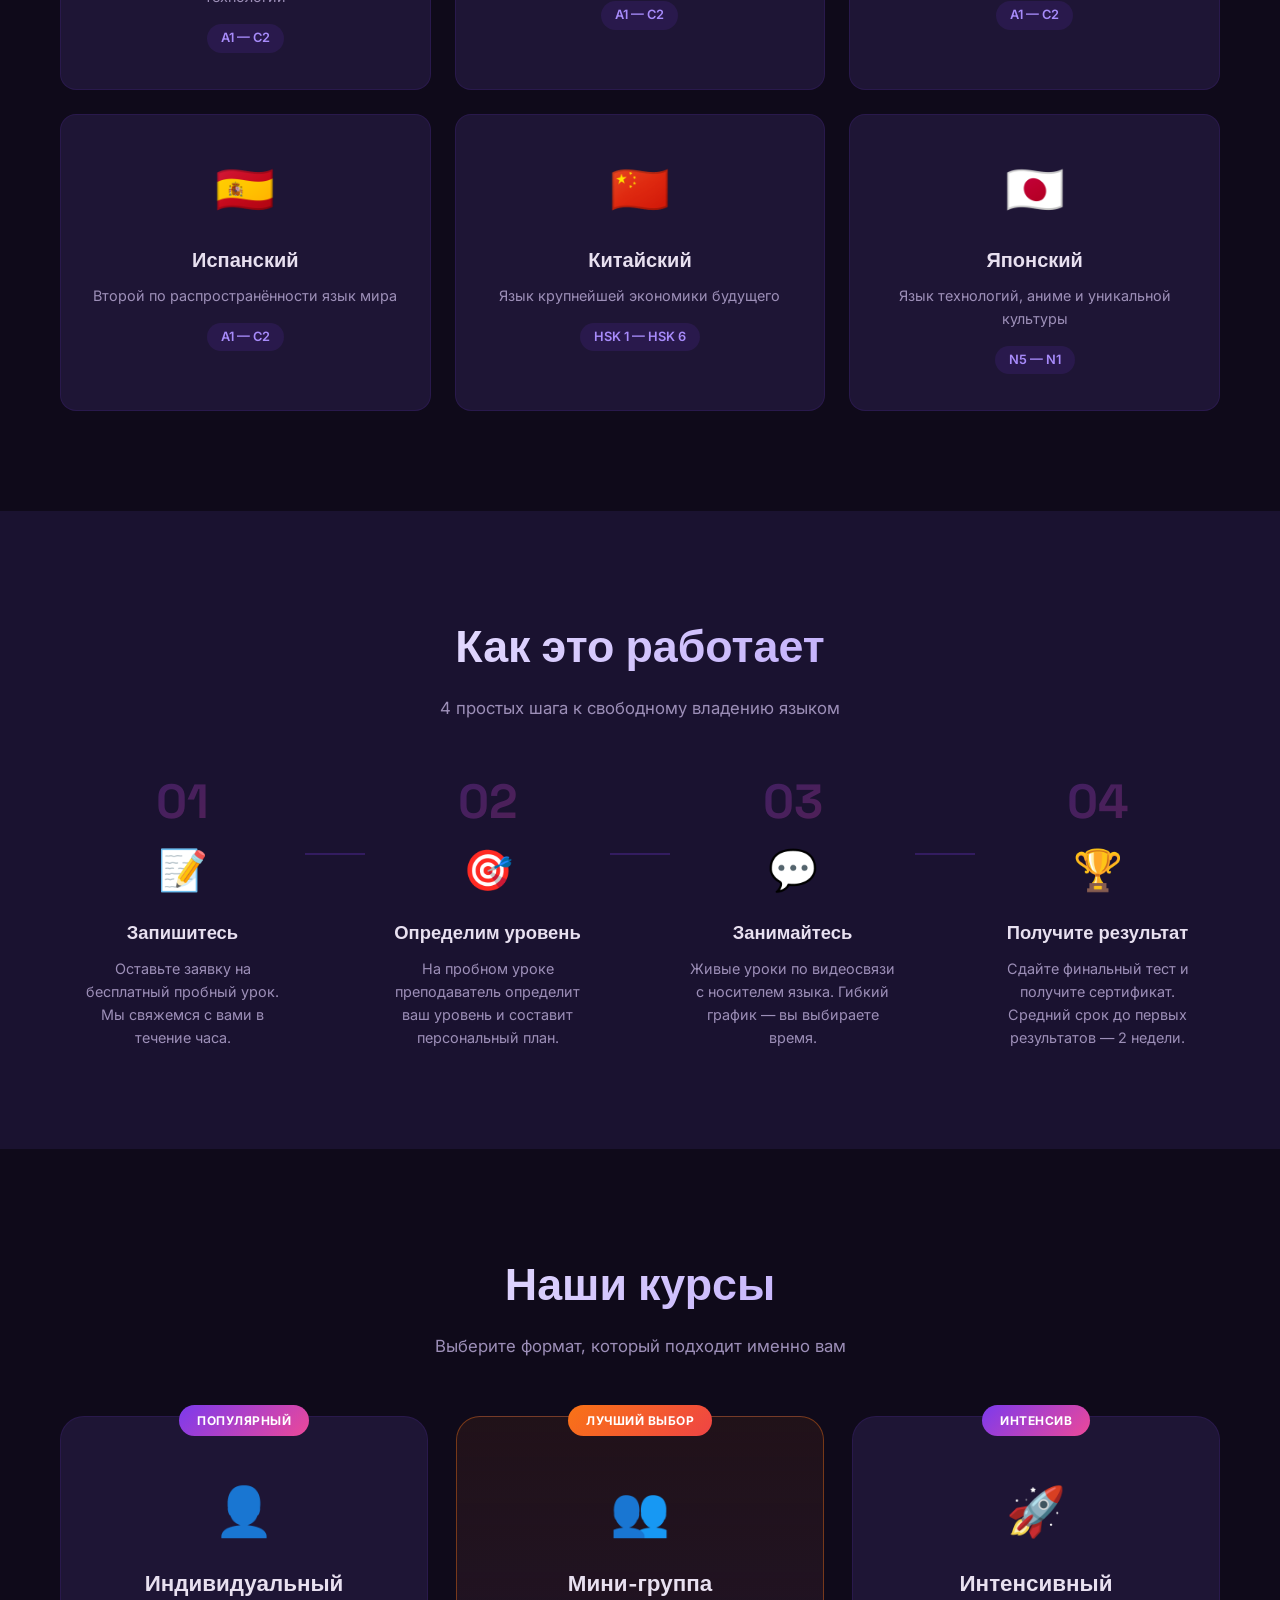
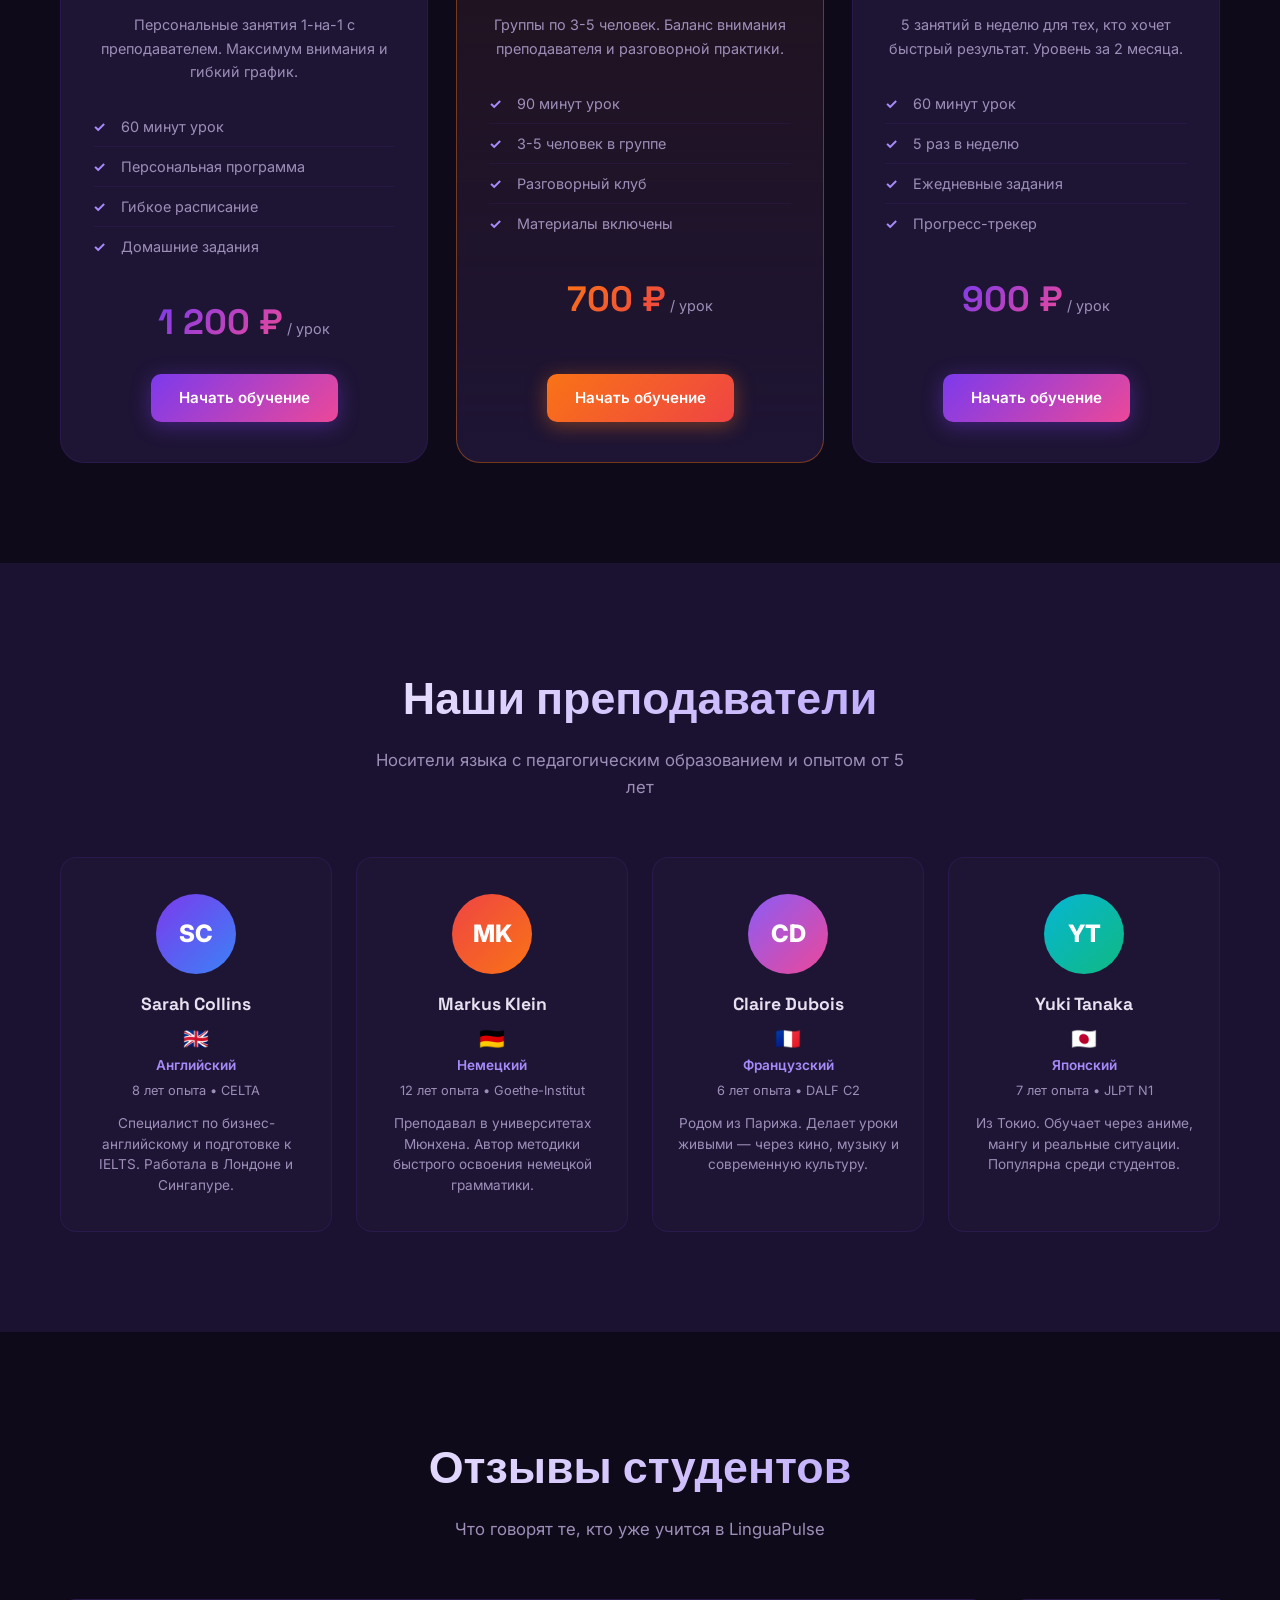
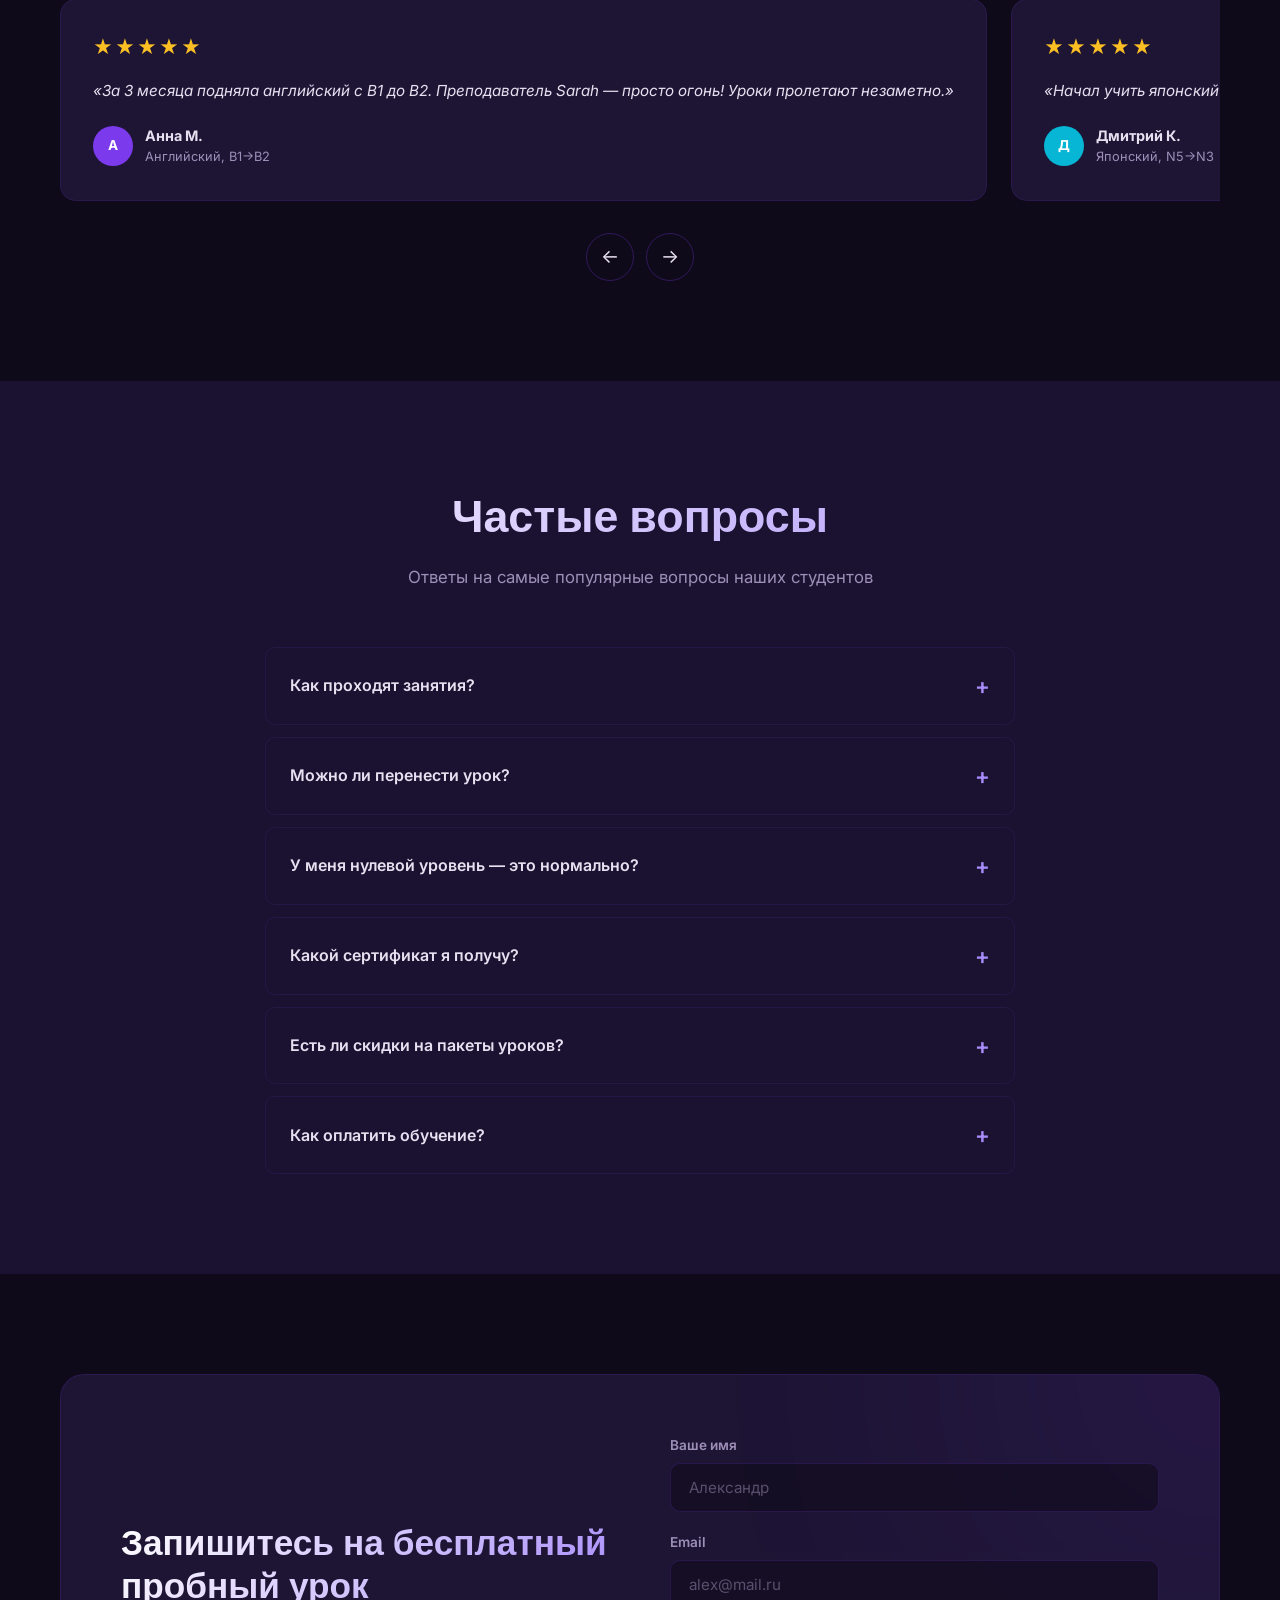
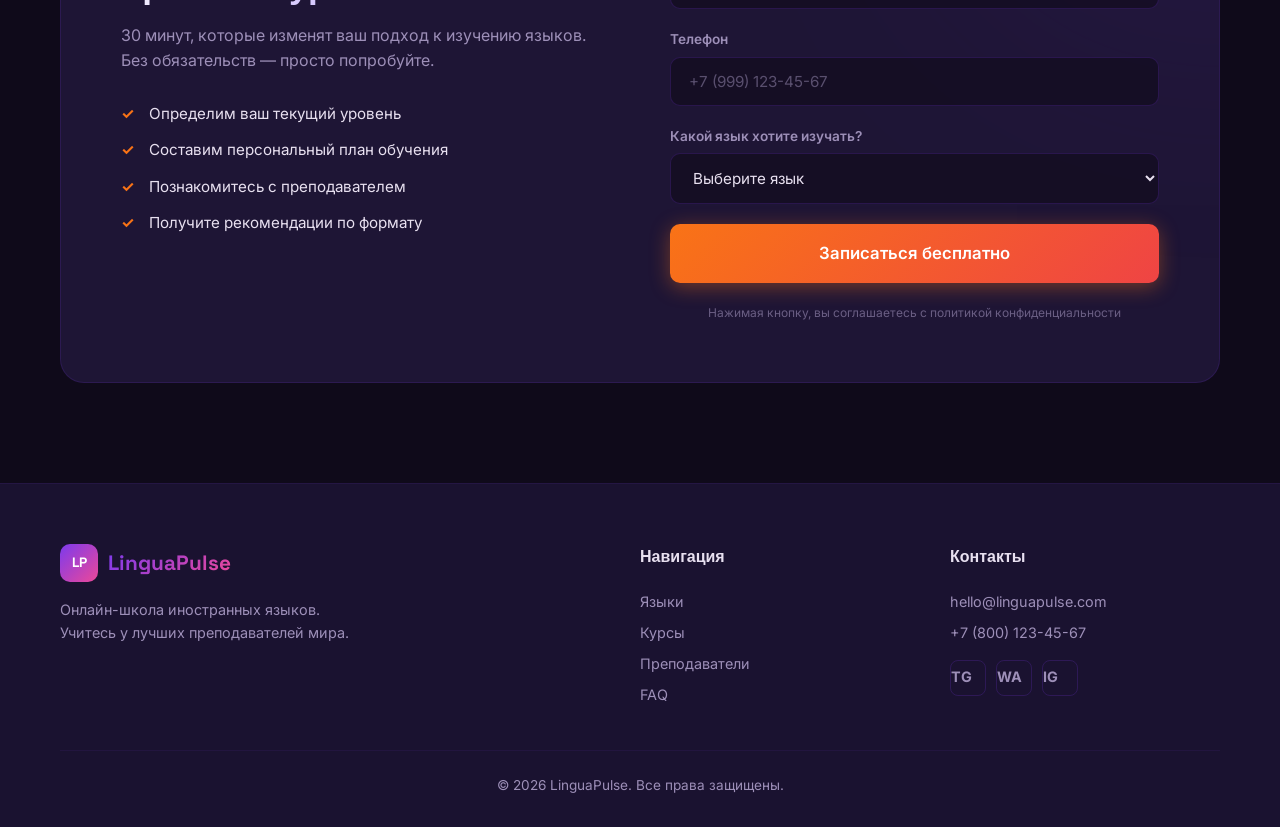
==== commit 0b51b597: "fix: убрать мёртвые href, favicon, og-теги, color-scheme (аудит)" ====
--- a/index.html
+++ b/index.html
@@ -13,35 +13,13 @@
     <link rel="preconnect" href="https://fonts.gstatic.com" crossorigin>
     <link href="https://fonts.googleapis.com/css2?family=Inter:wght@400;500;600;700;800;900&family=Space+Grotesk:wght@500;600;700&display=swap" rel="stylesheet">
     <link rel="stylesheet" href="style.css">
-    <color-scheme content="only light">
-
-<!-- SEO upgrade -->
-<meta property="og:url" content="https://hohotyn156782-bit.github.io/linguapulse/">
-<meta property="og:image" content="https://hohotyn156782-bit.github.io/linguapulse/og-image.jpg">
-<meta property="og:locale" content="ru_RU">
-<meta name="twitter:card" content="summary_large_image">
-<meta name="twitter:title" content="LinguaPulse — Online Language School">
-<meta name="twitter:description" content="LinguaPulse — онлайн-школа иностранных языков. Английский, немецкий, французский, испанский, китайский, японский. Занятия с носителями языка.">
-<meta name="twitter:image" content="https://hohotyn156782-bit.github.io/linguapulse/og-image.jpg">
-<link rel="canonical" href="https://hohotyn156782-bit.github.io/linguapulse/">
-<meta name="theme-color" content="#fdfaf5">
-<link rel="icon" type="image/svg+xml" href="favicon.svg">
-<script type="application/ld+json">
-{
- "@context": "https://schema.org",
- "@type": "EducationalOrganization",
- "name": "LinguaPulse",
- "url": "https://hohotyn156782-bit.github.io/linguapulse/",
- "image": "https://hohotyn156782-bit.github.io/linguapulse/og-image.jpg",
- "description": "LinguaPulse — онлайн-школа иностранных языков. Английский, немецкий, французский, испанский, китайский, японский. Занятия с носителями языка."
-}
-</script>
+    <meta name="color-scheme" content="only light">
 </head>
 <body>
     <!-- HEADER -->
     <header class="header" id="header">
         <div class="container header__inner">
-            <a href="#" class="logo">
+            <a href="#header" class="logo">
                 <span class="logo__icon">LP</span>
                 <span class="logo__text">LinguaPulse</span>
             </a>
@@ -96,19 +74,19 @@
             </div>
             <div class="hero__visual">
                 <div class="hero__card hero__card--main">
-                    <div class="hero__card-emoji"><svg width="36" height="36" viewBox="0 0 48 48" fill="none" stroke="#8b5cf6" stroke-width="2.6" stroke-linecap="round" stroke-linejoin="round" aria-hidden="true"><path d="M8 30v-4a16 16 0 0 1 32 0v4"/><rect x="6" y="28" width="9" height="13" rx="4"/><rect x="33" y="28" width="9" height="13" rx="4"/></svg></div>
+                    <div class="hero__card-emoji">🎧</div>
                     <div class="hero__card-label" data-i18n="hero_card1">Живые уроки</div>
                 </div>
                 <div class="hero__card hero__card--float1">
-                    <div class="hero__card-emoji"><svg width="36" height="36" viewBox="0 0 48 48" fill="none" stroke="#8b5cf6" stroke-width="2.6" stroke-linecap="round" stroke-linejoin="round" aria-hidden="true"><circle cx="24" cy="24" r="17"/><ellipse cx="24" cy="24" rx="7.5" ry="17"/><path d="M8 18h32M8 30h32"/></svg></div>
+                    <div class="hero__card-emoji">🌍</div>
                     <div class="hero__card-label" data-i18n="hero_card2">6 языков</div>
                 </div>
                 <div class="hero__card hero__card--float2">
-                    <div class="hero__card-emoji"><svg width="36" height="36" viewBox="0 0 48 48" fill="none" stroke="#8b5cf6" stroke-width="2.6" stroke-linecap="round" stroke-linejoin="round" aria-hidden="true"><rect x="14" y="6" width="20" height="36" rx="5"/><path d="M21 37h6"/></svg></div>
+                    <div class="hero__card-emoji">📱</div>
                     <div class="hero__card-label" data-i18n="hero_card3">Откуда угодно</div>
                 </div>
                 <div class="hero__card hero__card--float3">
-                    <div class="hero__card-emoji"><svg width="36" height="36" viewBox="0 0 48 48" fill="none" stroke="#8b5cf6" stroke-width="2.6" stroke-linecap="round" stroke-linejoin="round" aria-hidden="true"><path d="M16 8h16v10a8 8 0 0 1-16 0V8Z"/><path d="M16 11h-5a6 6 0 0 0 6 8M32 11h5a6 6 0 0 1-6 8M24 26v6M17 38h14M20 32h8"/></svg></div>
+                    <div class="hero__card-emoji">🏆</div>
                     <div class="hero__card-label" data-i18n="hero_card4">Сертификат</div>
                 </div>
             </div>
@@ -145,37 +123,37 @@
             <p class="section-subtitle" data-i18n="lang_subtitle">Мы преподаём 6 самых востребованных языков мира</p>
             <div class="languages__grid">
                 <div class="lang-card" data-color="#3b82f6">
-                    <div class="lang-card__flag"><svg width="48" height="32" viewBox="0 0 60 40" aria-hidden="true"><defs><clipPath id="fgb48"><rect width="60" height="40" rx="5"/></clipPath></defs><g clip-path="url(#fgb48)"><rect width="60" height="40" fill="#1e3a8a"/><path d="M0 0 60 40M60 0 0 40" stroke="#fff" stroke-width="9"/><path d="M0 0 60 40M60 0 0 40" stroke="#dc2626" stroke-width="4"/><rect x="25" width="10" height="40" fill="#fff"/><rect y="15" width="60" height="10" fill="#fff"/><rect x="27" width="6" height="40" fill="#dc2626"/><rect y="17" width="60" height="6" fill="#dc2626"/></g></svg></div>
+                    <div class="lang-card__flag">🇬🇧</div>
                     <h3 class="lang-card__name" data-i18n="lang_en">Английский</h3>
                     <p class="lang-card__desc" data-i18n="lang_en_desc">Международный язык бизнеса и технологий</p>
                     <span class="lang-card__levels" data-i18n="lang_levels">A1 — C2</span>
                 </div>
                 <div class="lang-card" data-color="#ef4444">
-                    <div class="lang-card__flag"><svg width="48" height="32" viewBox="0 0 60 40" aria-hidden="true"><defs><clipPath id="fde48"><rect width="60" height="40" rx="5"/></clipPath></defs><g clip-path="url(#fde48)"><rect width="60" height="14" fill="#1f2937"/><rect y="13" width="60" height="14" fill="#dc2626"/><rect y="26" width="60" height="14" fill="#fbbf24"/></g></svg></div>
+                    <div class="lang-card__flag">🇩🇪</div>
                     <h3 class="lang-card__name" data-i18n="lang_de">Немецкий</h3>
                     <p class="lang-card__desc" data-i18n="lang_de_desc">Язык инженерии, науки и культуры</p>
                     <span class="lang-card__levels" data-i18n="lang_levels">A1 — C2</span>
                 </div>
                 <div class="lang-card" data-color="#8b5cf6">
-                    <div class="lang-card__flag"><svg width="48" height="32" viewBox="0 0 60 40" aria-hidden="true"><defs><clipPath id="ffr48"><rect width="60" height="40" rx="5"/></clipPath></defs><g clip-path="url(#ffr48)"><rect width="20" height="40" fill="#1d4ed8"/><rect x="20" width="20" height="40" fill="#fff"/><rect x="40" width="20" height="40" fill="#ef4444"/></g></svg></div>
+                    <div class="lang-card__flag">🇫🇷</div>
                     <h3 class="lang-card__name" data-i18n="lang_fr">Французский</h3>
                     <p class="lang-card__desc" data-i18n="lang_fr_desc">Язык дипломатии, моды и искусства</p>
                     <span class="lang-card__levels" data-i18n="lang_levels">A1 — C2</span>
                 </div>
                 <div class="lang-card" data-color="#f97316">
-                    <div class="lang-card__flag"><svg width="48" height="32" viewBox="0 0 60 40" aria-hidden="true"><defs><clipPath id="fes48"><rect width="60" height="40" rx="5"/></clipPath></defs><g clip-path="url(#fes48)"><rect width="60" height="40" fill="#fbbf24"/><rect width="60" height="10" fill="#dc2626"/><rect y="30" width="60" height="10" fill="#dc2626"/></g></svg></div>
+                    <div class="lang-card__flag">🇪🇸</div>
                     <h3 class="lang-card__name" data-i18n="lang_es">Испанский</h3>
                     <p class="lang-card__desc" data-i18n="lang_es_desc">Второй по распространённости язык мира</p>
                     <span class="lang-card__levels" data-i18n="lang_levels">A1 — C2</span>
                 </div>
                 <div class="lang-card" data-color="#ec4899">
-                    <div class="lang-card__flag"><svg width="48" height="32" viewBox="0 0 60 40" aria-hidden="true"><defs><clipPath id="fcn48"><rect width="60" height="40" rx="5"/></clipPath></defs><g clip-path="url(#fcn48)"><rect width="60" height="40" fill="#dc2626"/><path d="M14 8l2.4 7.4H24l-6.2 4.5 2.4 7.4-6.2-4.6-6.2 4.6 2.4-7.4L4 15.4h7.6L14 8Z" fill="#fbbf24"/></g></svg></div>
+                    <div class="lang-card__flag">🇨🇳</div>
                     <h3 class="lang-card__name" data-i18n="lang_zh">Китайский</h3>
                     <p class="lang-card__desc" data-i18n="lang_zh_desc">Язык крупнейшей экономики будущего</p>
                     <span class="lang-card__levels" data-i18n="lang_levels_zh">HSK 1 — HSK 6</span>
                 </div>
                 <div class="lang-card" data-color="#06b6d4">
-                    <div class="lang-card__flag"><svg width="48" height="32" viewBox="0 0 60 40" aria-hidden="true"><defs><clipPath id="fjp48"><rect width="60" height="40" rx="5"/></clipPath></defs><g clip-path="url(#fjp48)"><rect width="60" height="40" fill="#fff"/><rect width="60" height="40" fill="none" stroke="#e5e7eb" stroke-width="2"/><circle cx="30" cy="20" r="11" fill="#dc2626"/></g></svg></div>
+                    <div class="lang-card__flag">🇯🇵</div>
                     <h3 class="lang-card__name" data-i18n="lang_ja">Японский</h3>
                     <p class="lang-card__desc" data-i18n="lang_ja_desc">Язык технологий, аниме и уникальной культуры</p>
                     <span class="lang-card__levels" data-i18n="lang_levels_ja">N5 — N1</span>
@@ -192,28 +170,28 @@
             <div class="how__steps">
                 <div class="how__step">
                     <div class="how__step-number">01</div>
-                    <div class="how__step-icon"><svg width="36" height="36" viewBox="0 0 48 48" fill="none" stroke="#8b5cf6" stroke-width="2.6" stroke-linecap="round" stroke-linejoin="round" aria-hidden="true"><rect x="10" y="8" width="24" height="32" rx="4"/><path d="M16 17h12M16 24h12M16 31h7"/><path d="M30 32l8-8 3 3-8 8-4 1 1-4Z" fill="#fff"/></svg></div>
+                    <div class="how__step-icon">📝</div>
                     <h3 data-i18n="how_step1_title">Запишитесь</h3>
                     <p data-i18n="how_step1_desc">Оставьте заявку на бесплатный пробный урок. Мы свяжемся с вами в течение часа.</p>
                 </div>
                 <div class="how__connector"></div>
                 <div class="how__step">
                     <div class="how__step-number">02</div>
-                    <div class="how__step-icon"><svg width="36" height="36" viewBox="0 0 48 48" fill="none" stroke="#8b5cf6" stroke-width="2.6" stroke-linecap="round" stroke-linejoin="round" aria-hidden="true"><circle cx="24" cy="24" r="16"/><circle cx="24" cy="24" r="9.5"/><circle cx="24" cy="24" r="3" fill="#8b5cf6" stroke="none"/></svg></div>
+                    <div class="how__step-icon">🎯</div>
                     <h3 data-i18n="how_step2_title">Определим уровень</h3>
                     <p data-i18n="how_step2_desc">На пробном уроке преподаватель определит ваш уровень и составит персональный план.</p>
                 </div>
                 <div class="how__connector"></div>
                 <div class="how__step">
                     <div class="how__step-number">03</div>
-                    <div class="how__step-icon"><svg width="36" height="36" viewBox="0 0 48 48" fill="none" stroke="#8b5cf6" stroke-width="2.6" stroke-linecap="round" stroke-linejoin="round" aria-hidden="true"><path d="M40 22c0 8-7 14-16 14-2 0-4-.3-5.7-.9L9 38l2.6-7C9.3 28.6 8 25.5 8 22 8 14 15 8 24 8s16 6 16 14Z"/><path d="M17 22h.1M24 22h.1M31 22h.1" stroke-width="4"/></svg></div>
+                    <div class="how__step-icon">💬</div>
                     <h3 data-i18n="how_step3_title">Занимайтесь</h3>
                     <p data-i18n="how_step3_desc">Живые уроки по видеосвязи с носителем языка. Гибкий график — вы выбираете время.</p>
                 </div>
                 <div class="how__connector"></div>
                 <div class="how__step">
                     <div class="how__step-number">04</div>
-                    <div class="how__step-icon"><svg width="36" height="36" viewBox="0 0 48 48" fill="none" stroke="#8b5cf6" stroke-width="2.6" stroke-linecap="round" stroke-linejoin="round" aria-hidden="true"><path d="M16 8h16v10a8 8 0 0 1-16 0V8Z"/><path d="M16 11h-5a6 6 0 0 0 6 8M32 11h5a6 6 0 0 1-6 8M24 26v6M17 38h14M20 32h8"/></svg></div>
+                    <div class="how__step-icon">🏆</div>
                     <h3 data-i18n="how_step4_title">Получите результат</h3>
                     <p data-i18n="how_step4_desc">Сдайте финальный тест и получите сертификат. Средний срок до первых результатов — 2 недели.</p>
                 </div>
@@ -229,7 +207,7 @@
             <div class="courses__grid">
                 <div class="course-card">
                     <div class="course-card__badge" data-i18n="course_popular">Популярный</div>
-                    <div class="course-card__icon"><svg width="36" height="36" viewBox="0 0 48 48" fill="none" stroke="#8b5cf6" stroke-width="2.6" stroke-linecap="round" stroke-linejoin="round" aria-hidden="true"><circle cx="24" cy="16" r="8"/><path d="M8 42c2-9 8-13 16-13s14 4 16 13"/></svg></div>
+                    <div class="course-card__icon">👤</div>
                     <h3 class="course-card__name" data-i18n="course1_name">Индивидуальный</h3>
                     <p class="course-card__desc" data-i18n="course1_desc">Персональные занятия 1-на-1 с преподавателем. Максимум внимания и гибкий график.</p>
                     <ul class="course-card__features">
@@ -246,7 +224,7 @@
                 </div>
                 <div class="course-card course-card--featured">
                     <div class="course-card__badge" data-i18n="course_best">Лучший выбор</div>
-                    <div class="course-card__icon"><svg width="36" height="36" viewBox="0 0 48 48" fill="none" stroke="#8b5cf6" stroke-width="2.6" stroke-linecap="round" stroke-linejoin="round" aria-hidden="true"><circle cx="18" cy="17" r="7"/><path d="M4 41c2-8 7-12 14-12s12 4 14 12"/><circle cx="33" cy="17" r="6"/><path d="M36 28c5 1 8 5 9 11"/></svg></div>
+                    <div class="course-card__icon">👥</div>
                     <h3 class="course-card__name" data-i18n="course2_name">Мини-группа</h3>
                     <p class="course-card__desc" data-i18n="course2_desc">Группы по 3-5 человек. Баланс внимания преподавателя и разговорной практики.</p>
                     <ul class="course-card__features">
@@ -263,7 +241,7 @@
                 </div>
                 <div class="course-card">
                     <div class="course-card__badge" data-i18n="course_intensive">Интенсив</div>
-                    <div class="course-card__icon"><svg width="36" height="36" viewBox="0 0 48 48" fill="none" stroke="#8b5cf6" stroke-width="2.6" stroke-linecap="round" stroke-linejoin="round" aria-hidden="true"><path d="M24 6c7 4 10 11 10 19l-10 9-10-9c0-8 3-15 10-19Z"/><circle cx="24" cy="19" r="4"/><path d="M14 30l-4 9 9-3M34 30l4 9-9-3M24 34v8"/></svg></div>
+                    <div class="course-card__icon">🚀</div>
                     <h3 class="course-card__name" data-i18n="course3_name">Интенсивный</h3>
                     <p class="course-card__desc" data-i18n="course3_desc">5 занятий в неделю для тех, кто хочет быстрый результат. Уровень за 2 месяца.</p>
                     <ul class="course-card__features">
@@ -293,7 +271,7 @@
                         <span>SC</span>
                     </div>
                     <h3 class="teacher-card__name">Sarah Collins</h3>
-                    <span class="teacher-card__flag"><svg width="30" height="20" viewBox="0 0 60 40" aria-hidden="true"><defs><clipPath id="fgb30"><rect width="60" height="40" rx="5"/></clipPath></defs><g clip-path="url(#fgb30)"><rect width="60" height="40" fill="#1e3a8a"/><path d="M0 0 60 40M60 0 0 40" stroke="#fff" stroke-width="9"/><path d="M0 0 60 40M60 0 0 40" stroke="#dc2626" stroke-width="4"/><rect x="25" width="10" height="40" fill="#fff"/><rect y="15" width="60" height="10" fill="#fff"/><rect x="27" width="6" height="40" fill="#dc2626"/><rect y="17" width="60" height="6" fill="#dc2626"/></g></svg></span>
+                    <span class="teacher-card__flag">🇬🇧</span>
                     <p class="teacher-card__lang" data-i18n="teacher1_lang">Английский</p>
                     <p class="teacher-card__exp" data-i18n="teacher1_exp">8 лет опыта • CELTA</p>
                     <p class="teacher-card__desc" data-i18n="teacher1_desc">Специалист по бизнес-английскому и подготовке к IELTS. Работала в Лондоне и Сингапуре.</p>
@@ -303,7 +281,7 @@
                         <span>MK</span>
                     </div>
                     <h3 class="teacher-card__name">Markus Klein</h3>
-                    <span class="teacher-card__flag"><svg width="30" height="20" viewBox="0 0 60 40" aria-hidden="true"><defs><clipPath id="fde30"><rect width="60" height="40" rx="5"/></clipPath></defs><g clip-path="url(#fde30)"><rect width="60" height="14" fill="#1f2937"/><rect y="13" width="60" height="14" fill="#dc2626"/><rect y="26" width="60" height="14" fill="#fbbf24"/></g></svg></span>
+                    <span class="teacher-card__flag">🇩🇪</span>
                     <p class="teacher-card__lang" data-i18n="teacher2_lang">Немецкий</p>
                     <p class="teacher-card__exp" data-i18n="teacher2_exp">12 лет опыта • Goethe-Institut</p>
                     <p class="teacher-card__desc" data-i18n="teacher2_desc">Преподавал в университетах Мюнхена. Автор методики быстрого освоения немецкой грамматики.</p>
@@ -313,7 +291,7 @@
                         <span>CD</span>
                     </div>
                     <h3 class="teacher-card__name">Claire Dubois</h3>
-                    <span class="teacher-card__flag"><svg width="30" height="20" viewBox="0 0 60 40" aria-hidden="true"><defs><clipPath id="ffr30"><rect width="60" height="40" rx="5"/></clipPath></defs><g clip-path="url(#ffr30)"><rect width="20" height="40" fill="#1d4ed8"/><rect x="20" width="20" height="40" fill="#fff"/><rect x="40" width="20" height="40" fill="#ef4444"/></g></svg></span>
+                    <span class="teacher-card__flag">🇫🇷</span>
                     <p class="teacher-card__lang" data-i18n="teacher3_lang">Французский</p>
                     <p class="teacher-card__exp" data-i18n="teacher3_exp">6 лет опыта • DALF C2</p>
                     <p class="teacher-card__desc" data-i18n="teacher3_desc">Родом из Парижа. Делает уроки живыми — через кино, музыку и современную культуру.</p>
@@ -323,7 +301,7 @@
                         <span>YT</span>
                     </div>
                     <h3 class="teacher-card__name">Yuki Tanaka</h3>
-                    <span class="teacher-card__flag"><svg width="30" height="20" viewBox="0 0 60 40" aria-hidden="true"><defs><clipPath id="fjp30"><rect width="60" height="40" rx="5"/></clipPath></defs><g clip-path="url(#fjp30)"><rect width="60" height="40" fill="#fff"/><rect width="60" height="40" fill="none" stroke="#e5e7eb" stroke-width="2"/><circle cx="30" cy="20" r="11" fill="#dc2626"/></g></svg></span>
+                    <span class="teacher-card__flag">🇯🇵</span>
                     <p class="teacher-card__lang" data-i18n="teacher4_lang">Японский</p>
                     <p class="teacher-card__exp" data-i18n="teacher4_exp">7 лет опыта • JLPT N1</p>
                     <p class="teacher-card__desc" data-i18n="teacher4_desc">Из Токио. Обучает через аниме, мангу и реальные ситуации. Популярна среди студентов.</p>
@@ -489,7 +467,7 @@
         <div class="container footer__inner">
             <div class="footer__top">
                 <div class="footer__brand">
-                    <a href="#" class="logo">
+                    <a href="#header" class="logo">
                         <span class="logo__icon">LP</span>
                         <span class="logo__text">LinguaPulse</span>
                     </a>
@@ -507,9 +485,9 @@
                     <a href="mailto:hello@linguapulse.com">hello@linguapulse.com</a>
                     <a href="tel:+78001234567">+7 (800) 123-45-67</a>
                     <div class="footer__socials">
-                        <a href="#" aria-label="Telegram" class="footer__social">TG</a>
-                        <a href="#" aria-label="WhatsApp" class="footer__social">WA</a>
-                        <a href="#" aria-label="Instagram" class="footer__social">IG</a>
+                        <a href="https://t.me" target="_blank" rel="noopener" aria-label="Telegram" class="footer__social">TG</a>
+                        <a href="https://wa.me" target="_blank" rel="noopener" aria-label="WhatsApp" class="footer__social">WA</a>
+                        <a href="https://instagram.com" target="_blank" rel="noopener" aria-label="Instagram" class="footer__social">IG</a>
                     </div>
                 </div>
             </div>
